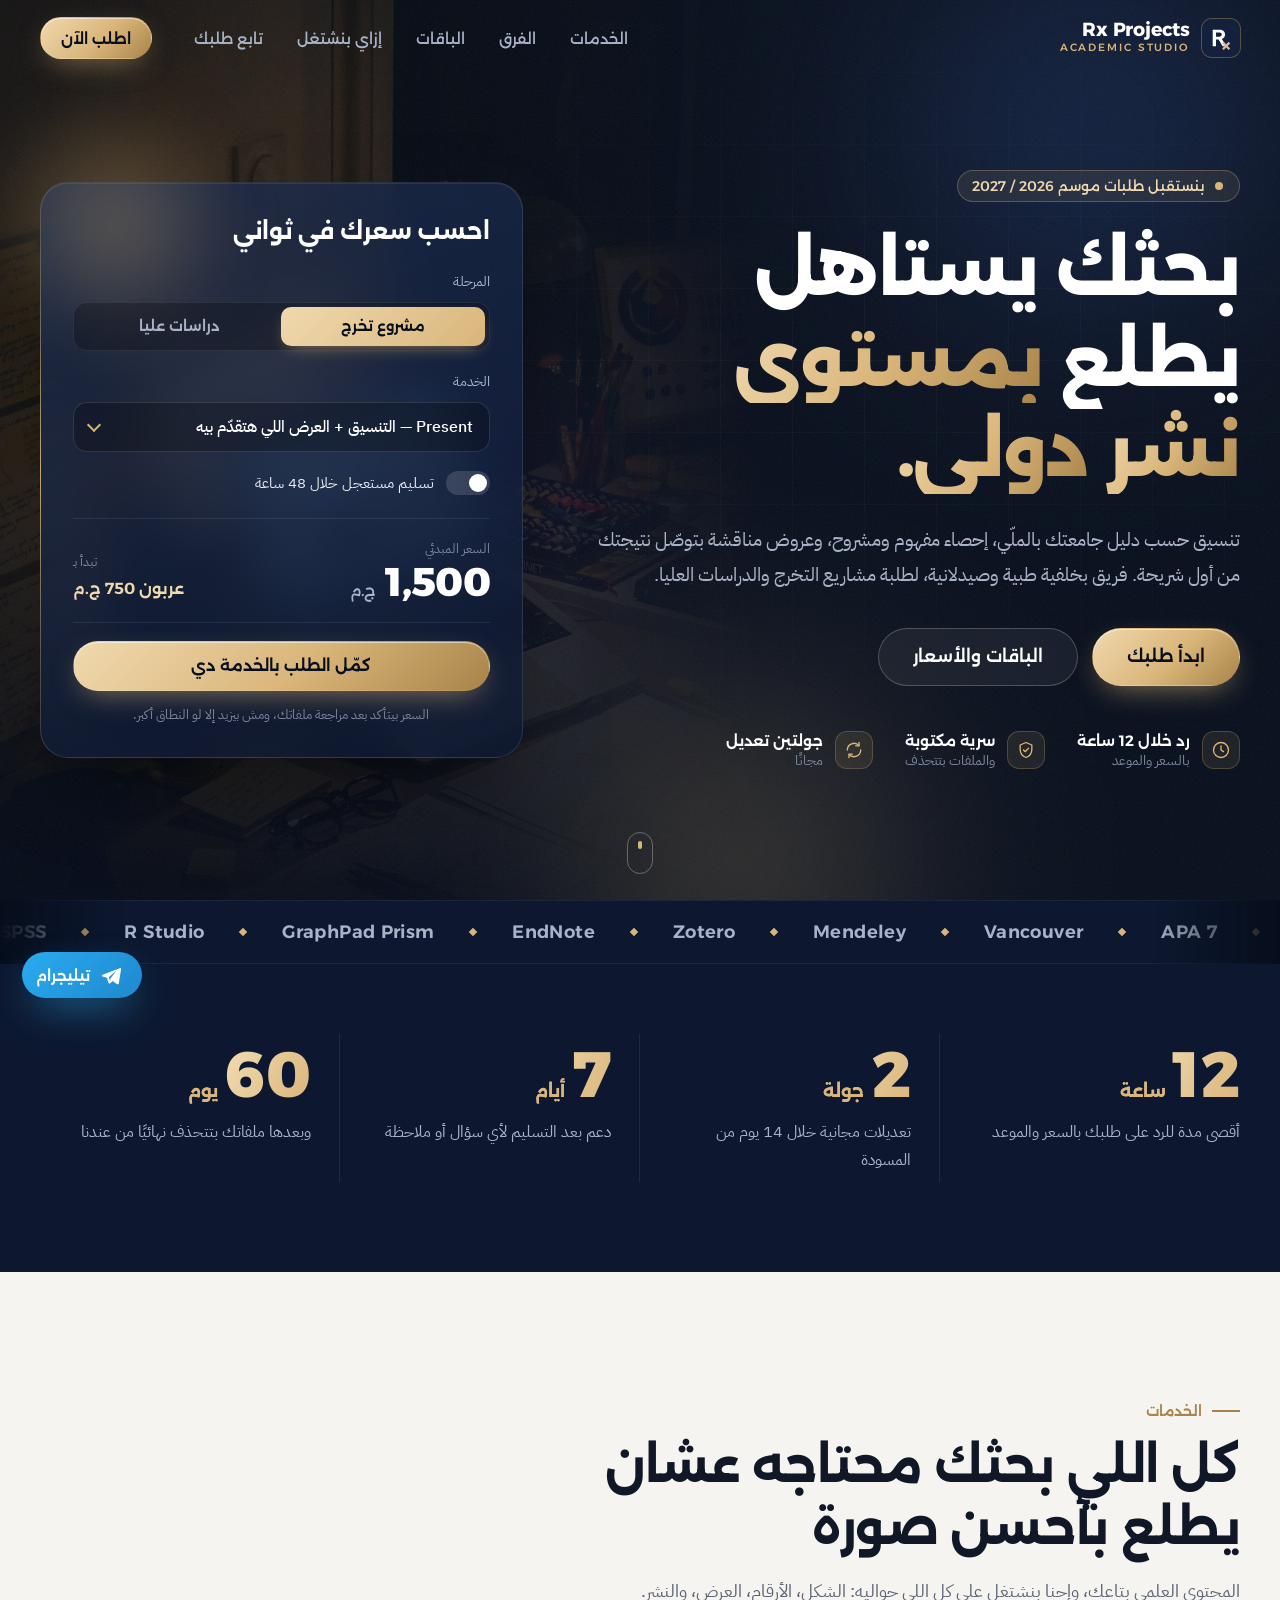
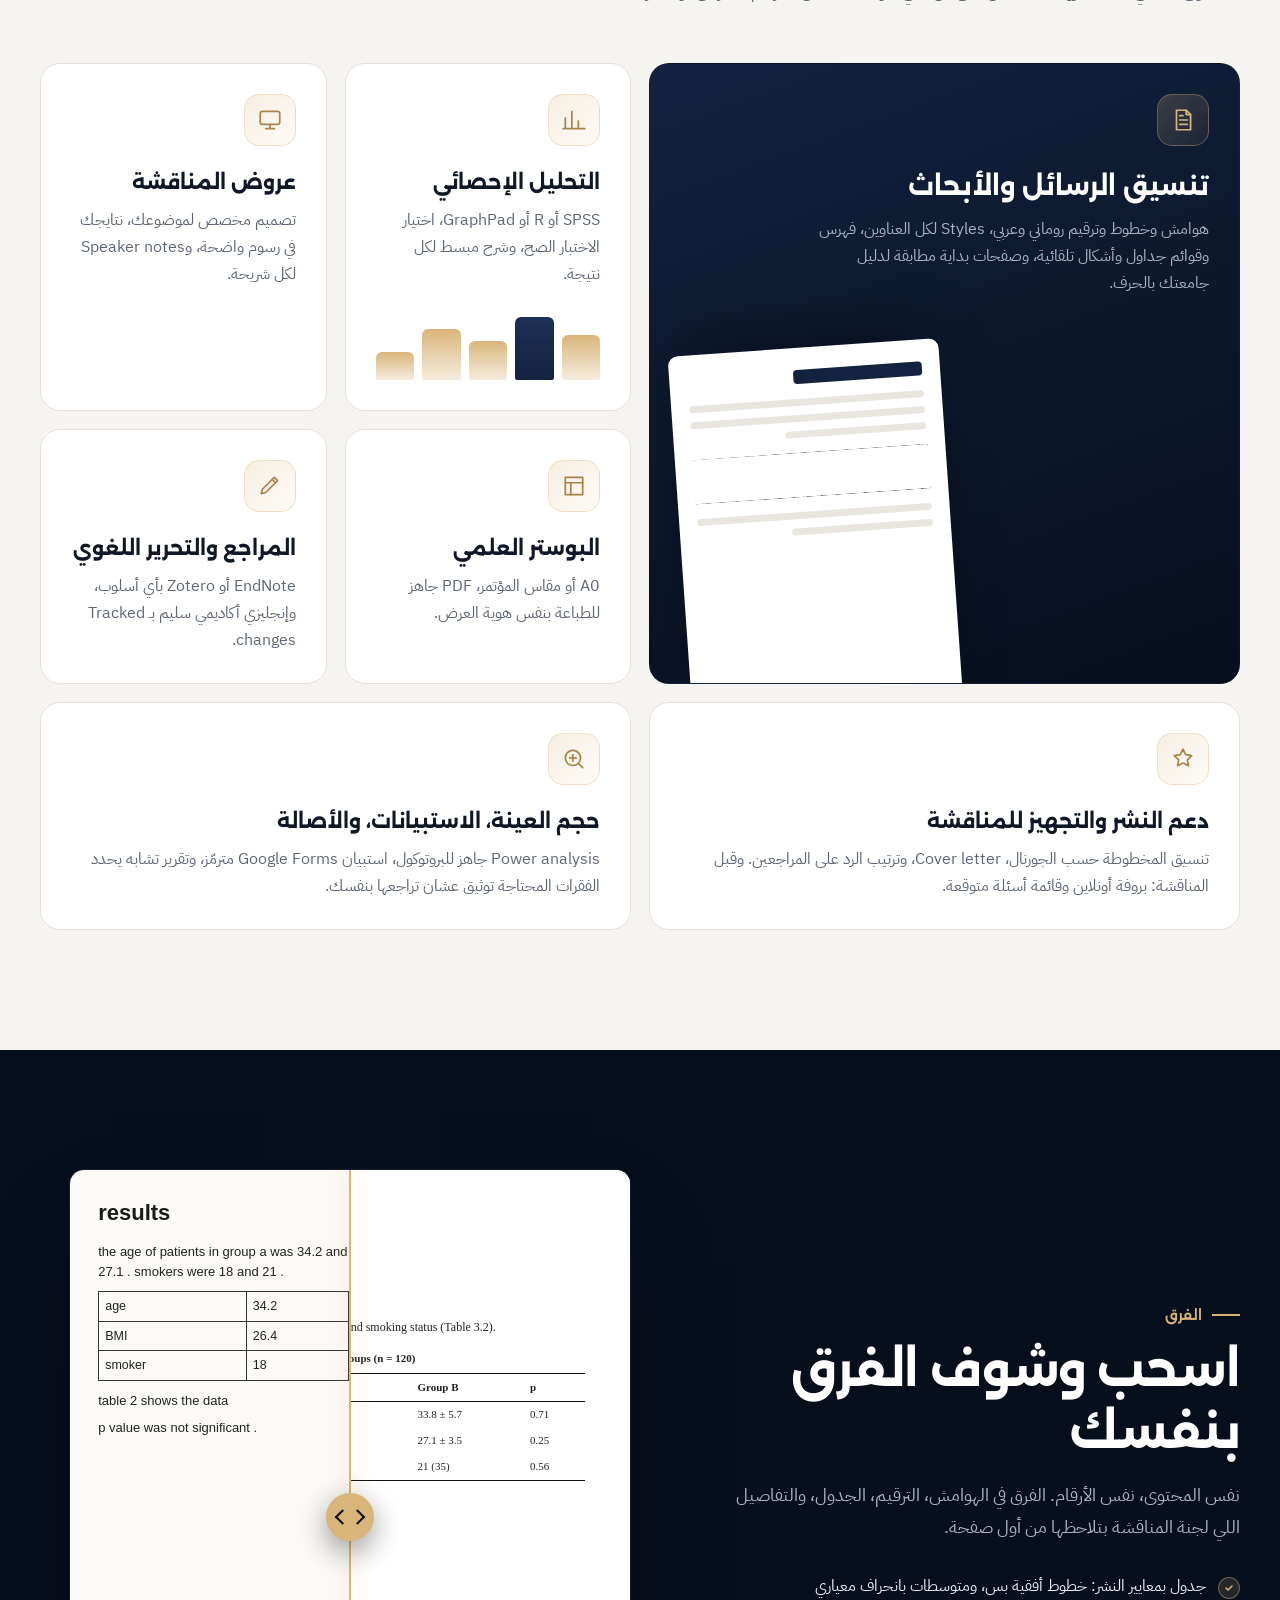
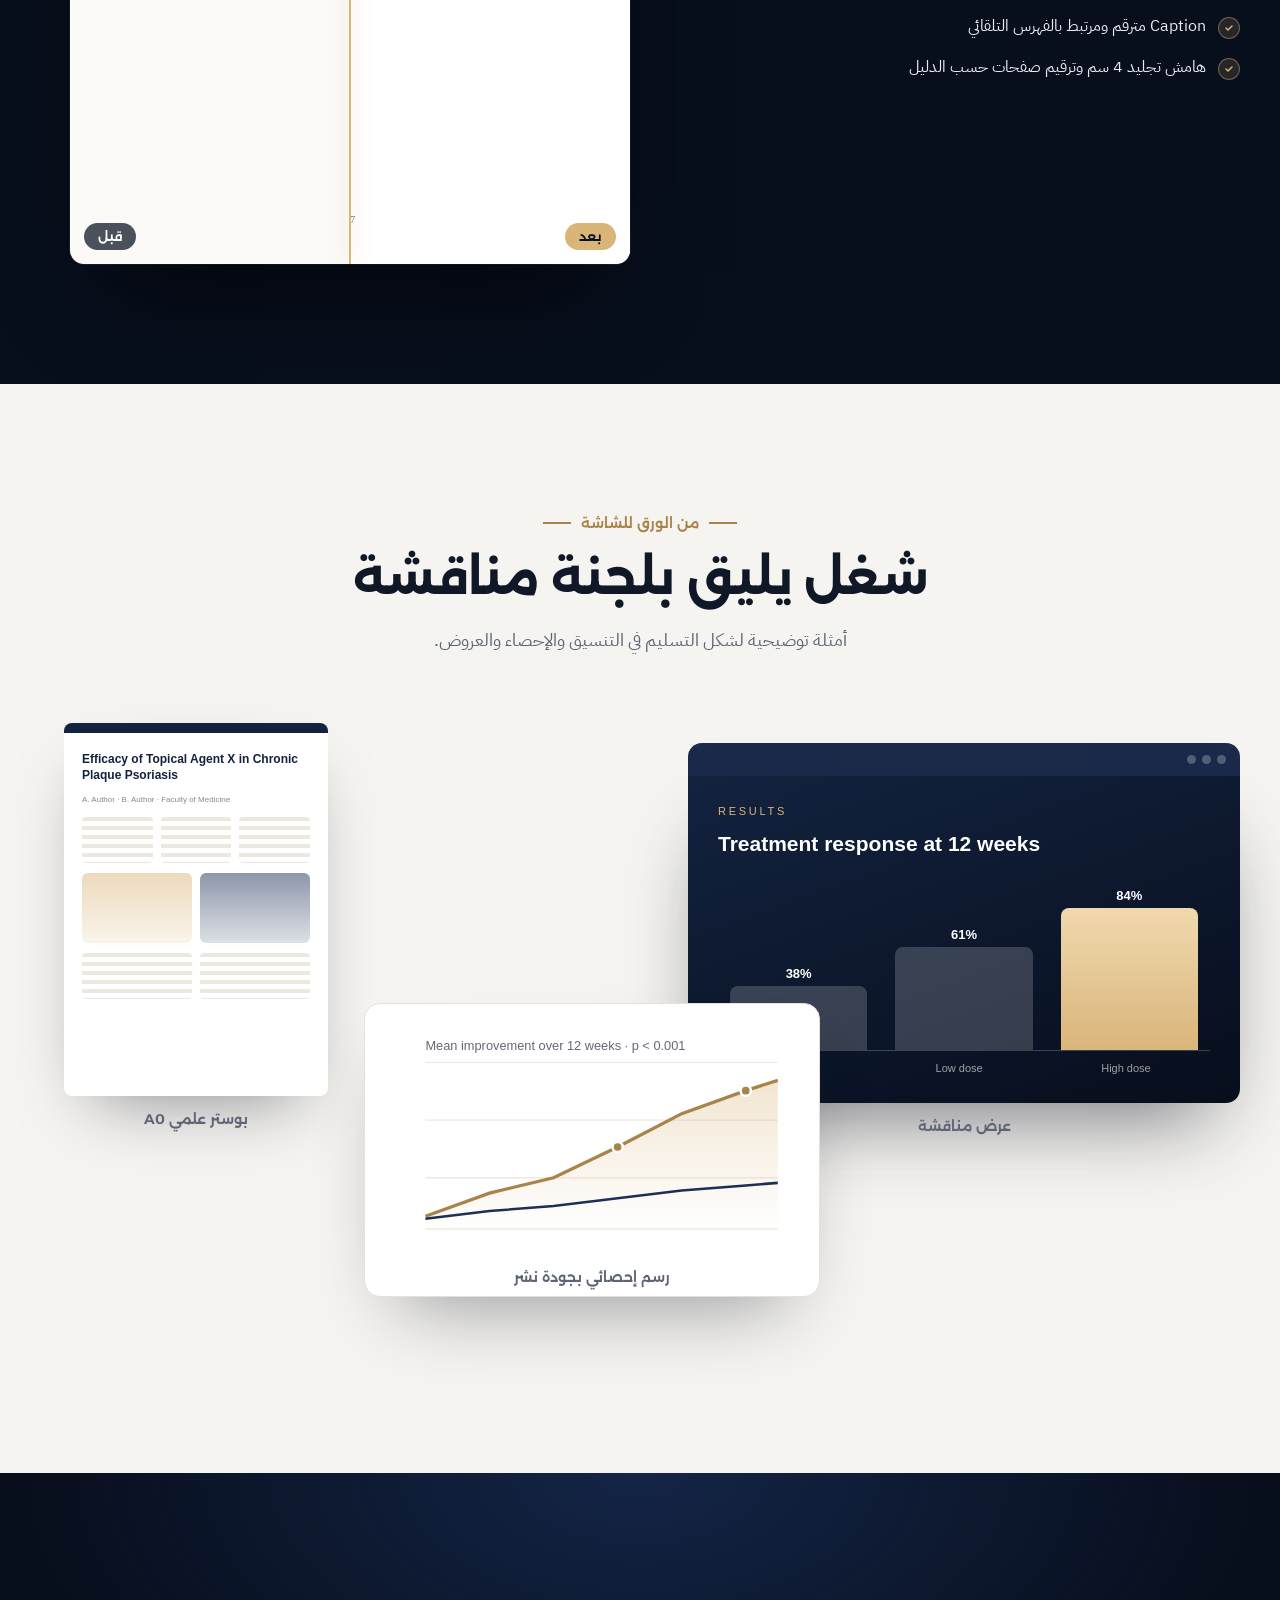
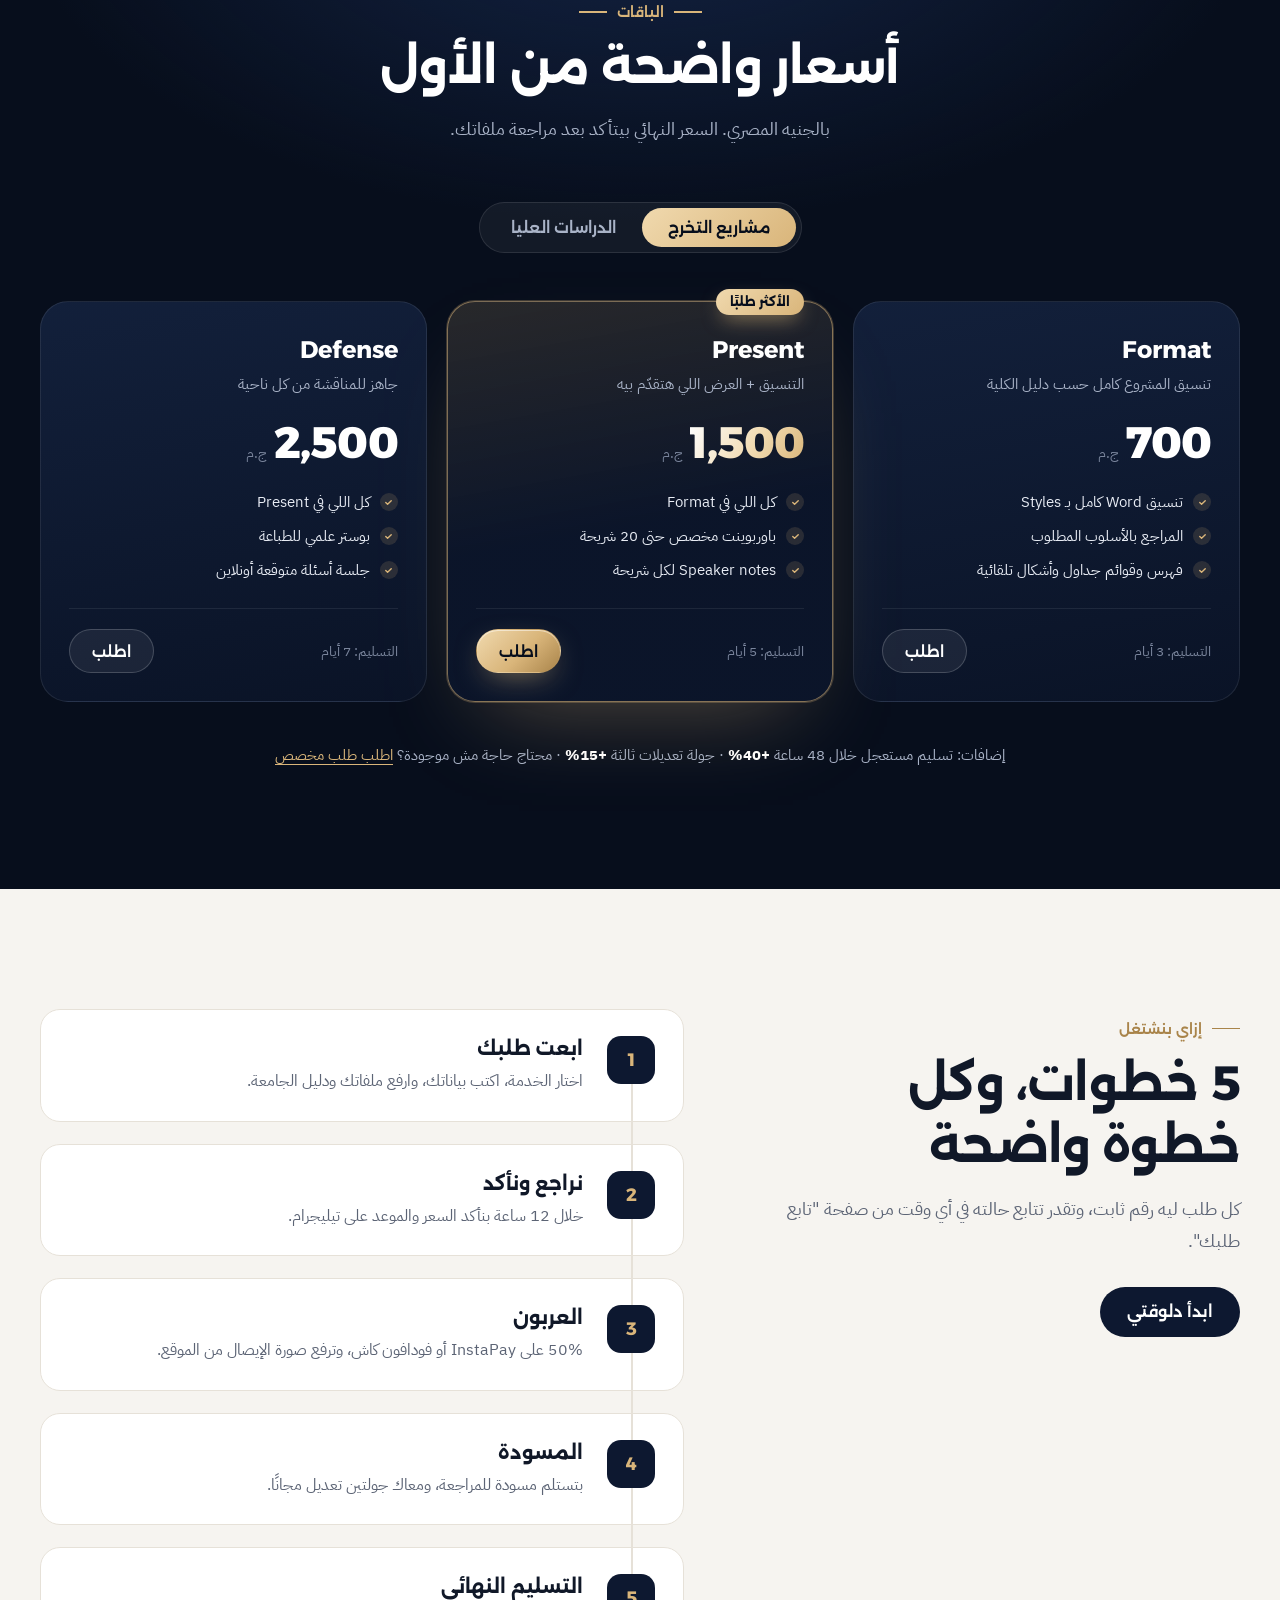
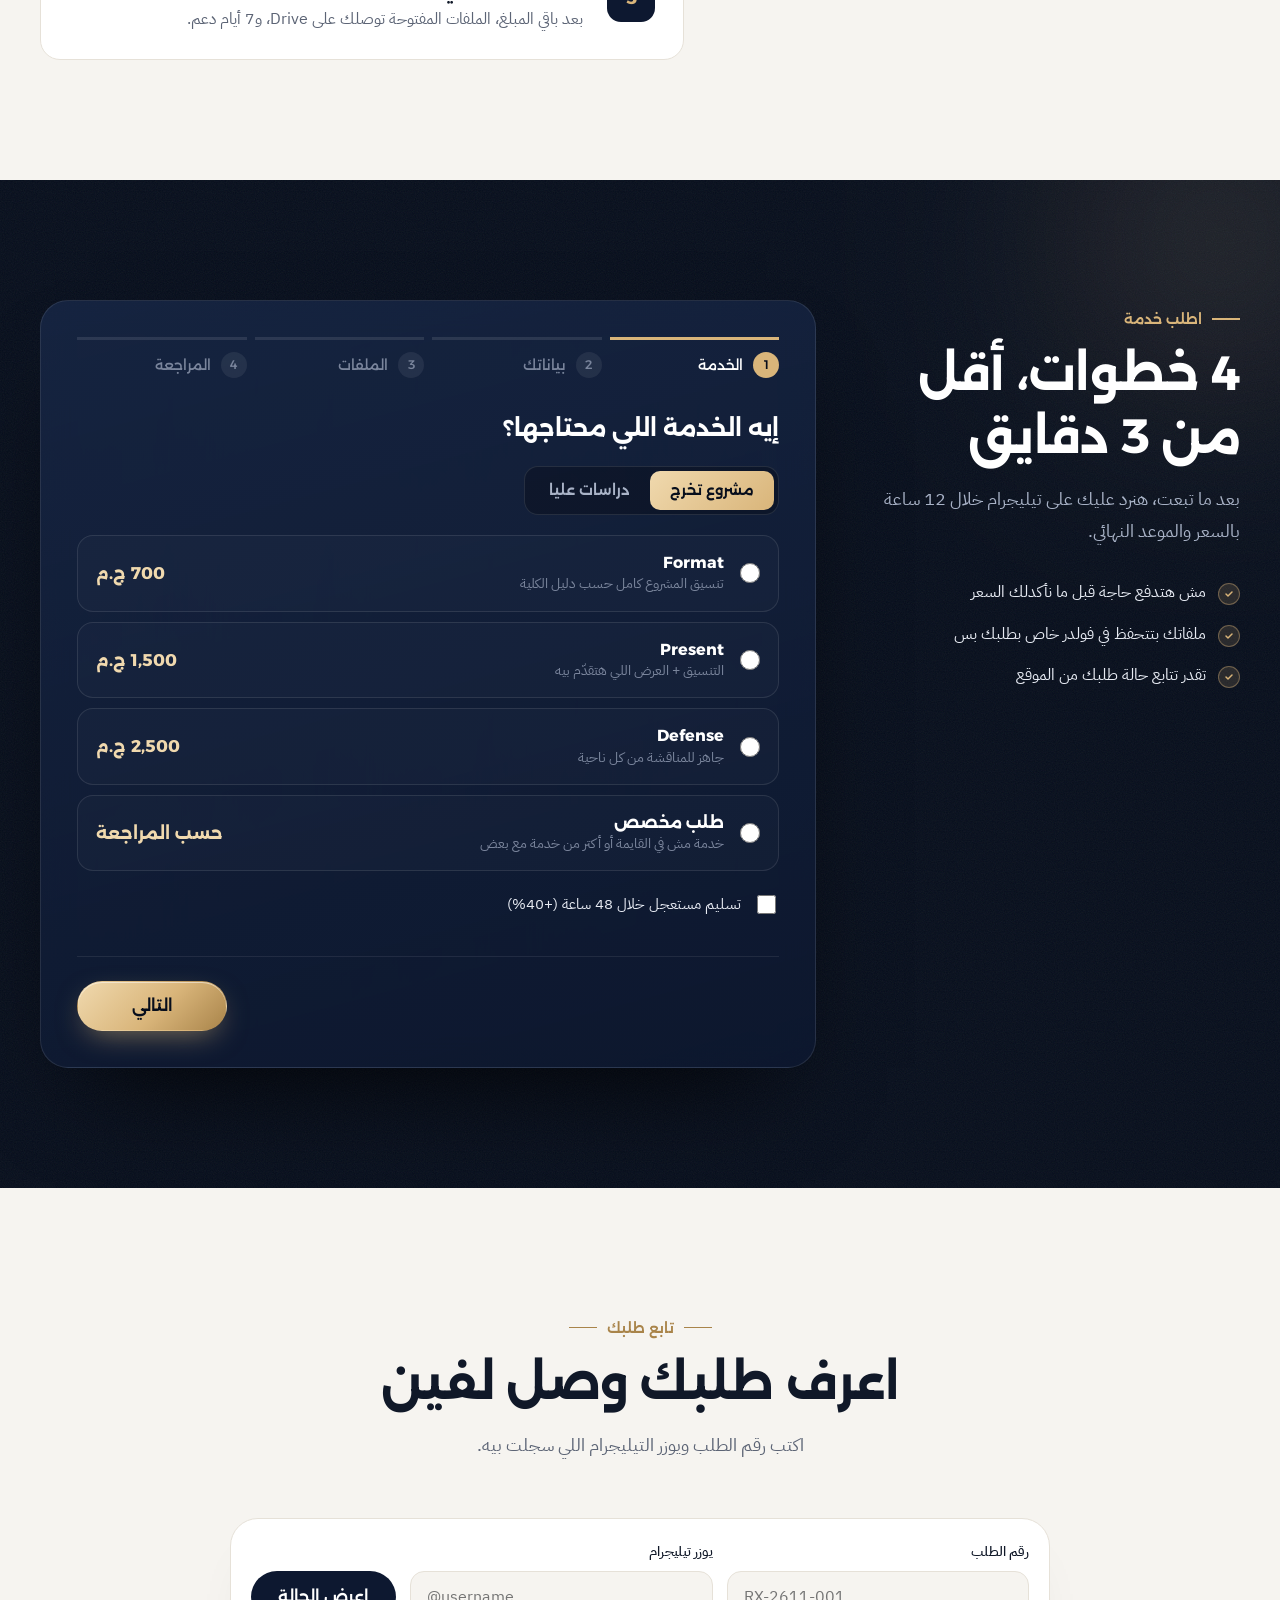
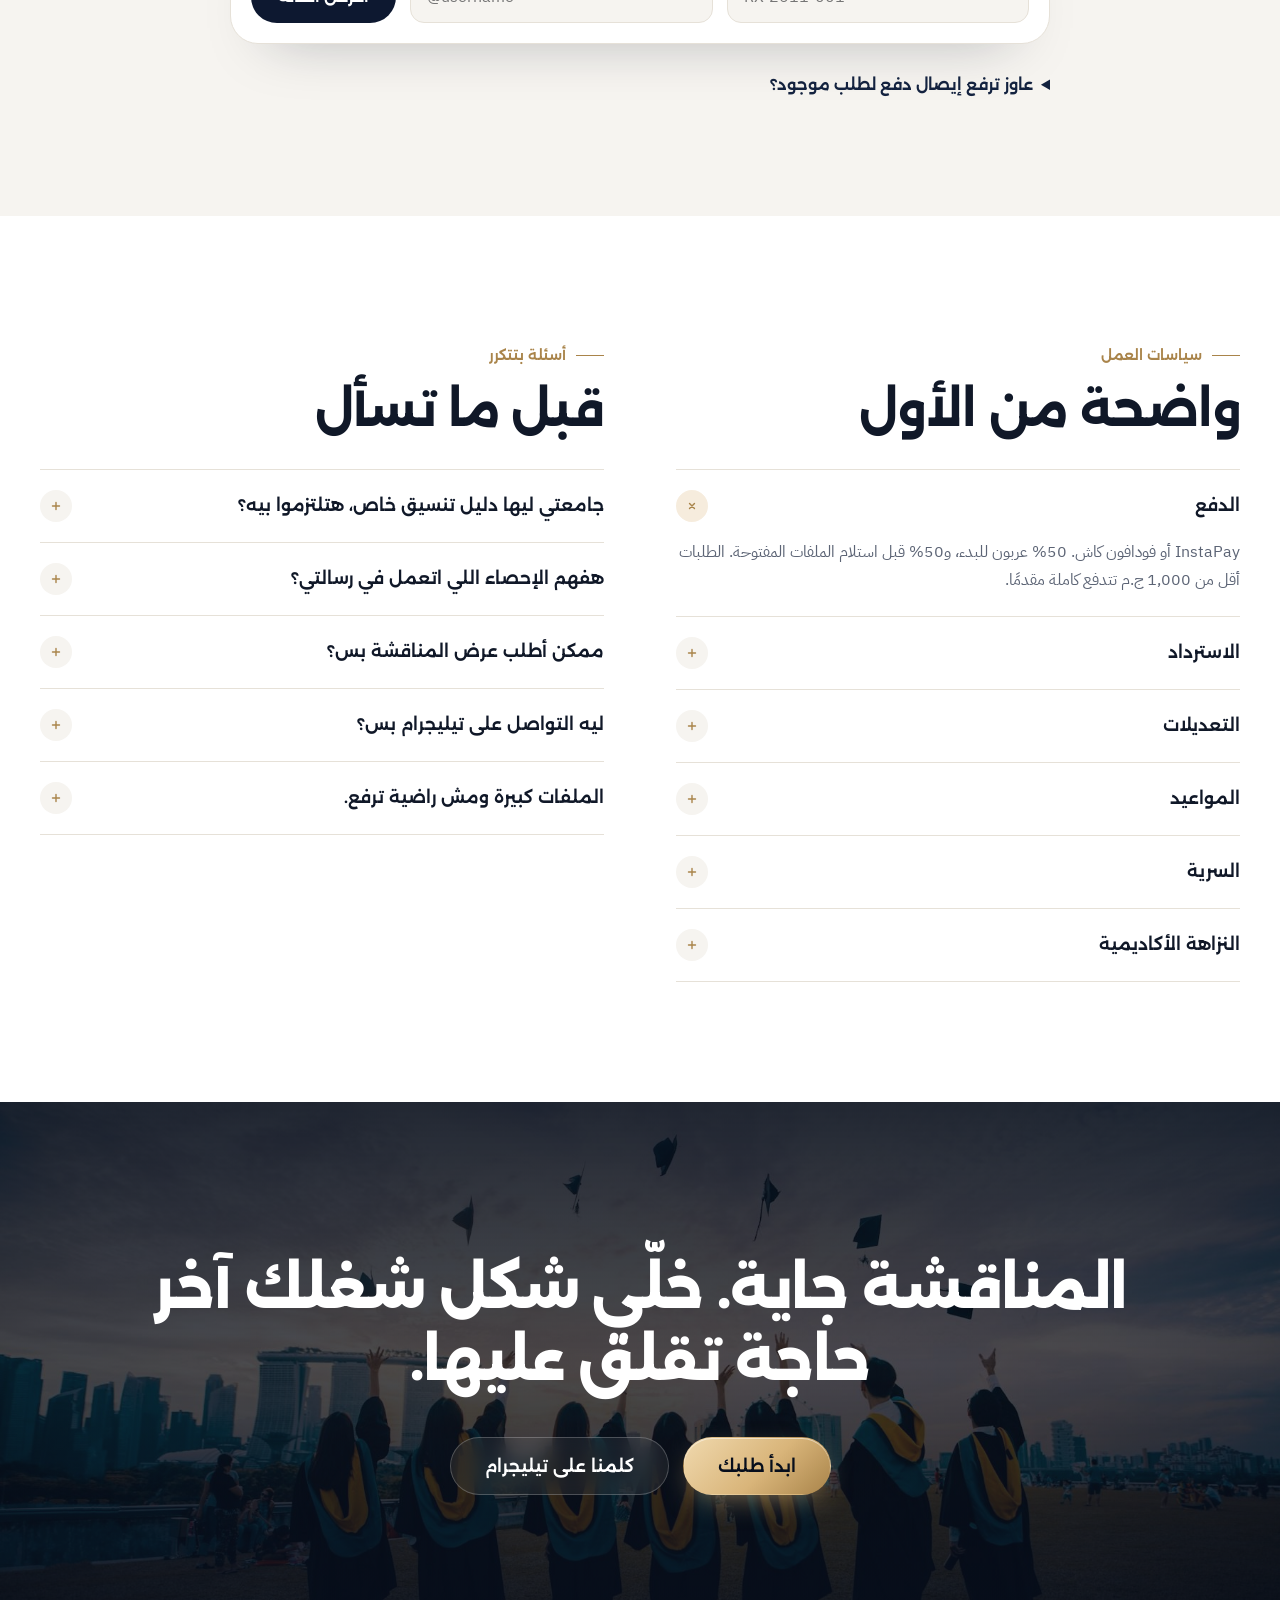
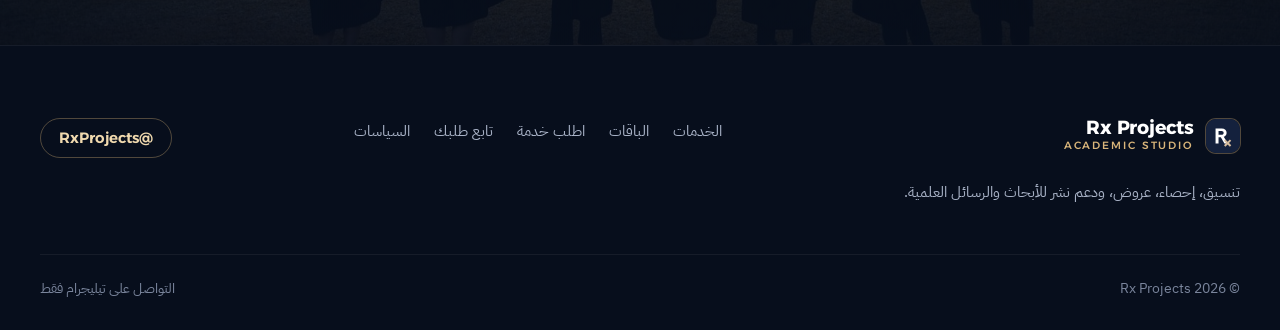
==== index.html @ b6a6a4b9 "Launch Rx Projects website" ====
<!doctype html>
<html lang="ar" dir="rtl">
<head>
  <meta charset="utf-8">
  <meta name="viewport" content="width=device-width, initial-scale=1">
  <title>Rx Projects — تنسيق وإحصاء وعروض للأبحاث والرسائل العلمية</title>
  <meta name="description" content="Rx Projects: تنسيق الرسائل والأبحاث حسب دليل جامعتك، تحليل إحصائي مشروح، عروض مناقشة، بوسترات علمية، ودعم النشر. لطلبة مشاريع التخرج والدراسات العليا.">
  <meta name="theme-color" content="#0A1222">
  <meta property="og:title" content="Rx Projects — بحثك بمستوى نشر دولي">
  <meta property="og:description" content="تنسيق، إحصاء، عروض مناقشة، ودعم نشر للأبحاث والرسائل العلمية.">
  <meta property="og:image" content="assets/hero-desk.jpg">
  <link rel="icon" href="assets/favicon.svg" type="image/svg+xml">
  <link rel="preconnect" href="https://fonts.googleapis.com">
  <link rel="preconnect" href="https://fonts.gstatic.com" crossorigin>
  <link href="https://fonts.googleapis.com/css2?family=Alexandria:wght@400;500;600;700;800&family=IBM+Plex+Sans+Arabic:wght@400;500;600;700&display=swap" rel="stylesheet">
  <link rel="preload" as="image" href="assets/hero-desk.jpg">
  <link rel="stylesheet" href="styles.css">
  <script>document.documentElement.classList.add("js")</script>
</head>
<body>
  <a class="skip" href="#order">انتقل لطلب خدمة</a>

  <div class="demo-bar" id="demoBar" hidden>
    الموقع في وضع التجربة: الطلبات مش بتتبعت لحد ما يتحط لينك Apps Script في <code>config.js</code>.
  </div>

  <!-- ================= HEADER ================= -->
  <header class="site-header" id="siteHeader">
    <div class="wrap header-row">
      <a href="#top" class="brand" aria-label="Rx Projects — الرئيسية">
        <img src="assets/logo.svg" alt="" width="38" height="38">
        <span class="brand-name">Rx Projects<small>Academic Studio</small></span>
      </a>
      <nav class="nav" aria-label="القائمة الرئيسية">
        <a href="#services">الخدمات</a>
        <a href="#difference">الفرق</a>
        <a href="#packages">الباقات</a>
        <a href="#how">إزاي بنشتغل</a>
        <a href="#track">تابع طلبك</a>
      </nav>
      <div class="header-cta">
        <a href="#order" class="btn btn-gold btn-small">اطلب الآن</a>
      </div>
    </div>
  </header>

  <main id="top">
    <!-- ================= HERO ================= -->
    <section class="hero">
      <div class="hero-bg" aria-hidden="true">
        <div class="hero-photo"></div>
        <div class="aurora a1"></div><div class="aurora a2"></div><div class="aurora a3"></div>
        <div class="grain"></div>
        <div class="grid-lines"></div>
      </div>

      <div class="wrap hero-grid">
        <div class="hero-copy">
          <p class="hero-badge reveal"><span class="pulse-dot"></span> بنستقبل طلبات موسم 2026 / 2027</p>
          <h1 class="hero-title" data-split>بحثك يستاهل يطلع بمستوى نشر دولي.</h1>
          <p class="lead reveal" style="--d:.5s">تنسيق حسب دليل جامعتك بالملّي، إحصاء مفهوم ومشروح، وعروض مناقشة بتوصّل نتيجتك من أول شريحة. فريق بخلفية طبية وصيدلانية، لطلبة مشاريع التخرج والدراسات العليا.</p>
          <div class="hero-actions reveal" style="--d:.65s">
            <a href="#order" class="btn btn-gold btn-lg magnetic">ابدأ طلبك</a>
            <a href="#packages" class="btn btn-glass btn-lg">الباقات والأسعار</a>
          </div>
          <ul class="hero-trust reveal" style="--d:.8s">
            <li><svg viewBox="0 0 24 24" aria-hidden="true"><circle cx="12" cy="12" r="9"/><path d="M12 7v5l3 2"/></svg><span><b>رد خلال 12 ساعة</b>بالسعر والموعد</span></li>
            <li><svg viewBox="0 0 24 24" aria-hidden="true"><path d="M12 3l7 3v5c0 5-3 8.5-7 10-4-1.5-7-5-7-10V6z"/><path d="M9 12l2 2 4-4"/></svg><span><b>سرية مكتوبة</b>والملفات بتتحذف</span></li>
            <li><svg viewBox="0 0 24 24" aria-hidden="true"><path d="M4 12a8 8 0 0114-5.3M20 12a8 8 0 01-14 5.3"/><path d="M18 3v4h-4M6 21v-4h4"/></svg><span><b>جولتين تعديل</b>مجانًا</span></li>
          </ul>
        </div>

        <!-- Quick quote card -->
        <aside class="quote-card reveal tilt" style="--d:.35s" aria-labelledby="qqTitle">
          <div class="quote-glow" aria-hidden="true"></div>
          <h2 id="qqTitle">احسب سعرك في ثواني</h2>
          <div class="qq-field">
            <label for="qqLevel">المرحلة</label>
            <div class="seg" role="radiogroup" aria-label="المرحلة">
              <label><input type="radio" name="qqLevel" value="undergrad" checked><span>مشروع تخرج</span></label>
              <label><input type="radio" name="qqLevel" value="postgrad"><span>دراسات عليا</span></label>
            </div>
          </div>
          <div class="qq-field">
            <label for="qqService">الخدمة</label>
            <div class="select-wrap"><select id="qqService"></select></div>
          </div>
          <div class="size-box qq-size" id="qqSize" hidden></div>
          <label class="qq-toggle">
            <input type="checkbox" id="qqExpress">
            <span class="switch" aria-hidden="true"></span>
            تسليم مستعجل خلال 48 ساعة
          </label>
          <div class="qq-total">
            <div>
              <span class="qq-label">السعر المبدئي</span>
              <output id="qqPrice" class="qq-price">700 <small>ج.م</small></output>
            </div>
            <div class="qq-dep">
              <span class="qq-label">تبدأ بـ</span>
              <output id="qqDeposit">700 ج.م</output>
            </div>
          </div>
          <button type="button" class="btn btn-gold btn-block" id="qqGo">كمّل الطلب بالخدمة دي</button>
          <p class="qq-note">السعر بيتأكد بعد مراجعة ملفاتك، ومش بيزيد إلا لو النطاق أكبر.</p>
        </aside>
      </div>

      <a href="#marquee" class="scroll-cue" aria-label="انزل لتحت"><span></span></a>
    </section>

    <!-- ================= MARQUEE ================= -->
    <div class="marquee" id="marquee" aria-label="الأدوات والأساليب اللي بنشتغل بيها">
      <div class="marquee-track">
        <span>SPSS</span><i></i><span>R Studio</span><i></i><span>GraphPad Prism</span><i></i><span>EndNote</span><i></i><span>Zotero</span><i></i><span>Mendeley</span><i></i><span>Vancouver</span><i></i><span>APA 7</span><i></i><span>Harvard</span><i></i><span>PowerPoint</span><i></i><span>Word Styles</span><i></i><span>BioRender-style Figures</span><i></i>
        <span aria-hidden="true">SPSS</span><i></i><span aria-hidden="true">R Studio</span><i></i><span aria-hidden="true">GraphPad Prism</span><i></i><span aria-hidden="true">EndNote</span><i></i><span aria-hidden="true">Zotero</span><i></i><span aria-hidden="true">Mendeley</span><i></i><span aria-hidden="true">Vancouver</span><i></i><span aria-hidden="true">APA 7</span><i></i><span aria-hidden="true">Harvard</span><i></i><span aria-hidden="true">PowerPoint</span><i></i><span aria-hidden="true">Word Styles</span><i></i><span aria-hidden="true">BioRender-style Figures</span><i></i>
      </div>
    </div>

    <!-- ================= PROMISES (counters) ================= -->
    <section class="promises">
      <div class="wrap promise-grid">
        <div class="promise reveal"><b><span data-count="12">0</span><em>ساعة</em></b><p>أقصى مدة للرد على طلبك بالسعر والموعد</p></div>
        <div class="promise reveal" style="--d:.1s"><b><span data-count="2">0</span><em>جولة</em></b><p>تعديلات مجانية خلال 14 يوم من المسودة</p></div>
        <div class="promise reveal" style="--d:.2s"><b><span data-count="7">0</span><em>أيام</em></b><p>دعم بعد التسليم لأي سؤال أو ملاحظة</p></div>
        <div class="promise reveal" style="--d:.3s"><b><span data-count="60">0</span><em>يوم</em></b><p>وبعدها ملفاتك بتتحذف نهائيًا من عندنا</p></div>
      </div>
    </section>

    <!-- ================= SERVICES (bento) ================= -->
    <section class="section light" id="services">
      <div class="wrap">
        <header class="section-head reveal">
          <span class="kicker">الخدمات</span>
          <h2>كل اللي بحثك محتاجه عشان يطلع بأحسن صورة</h2>
          <p>المحتوى العلمي بتاعك، وإحنا بنشتغل على كل اللي حواليه: الشكل، الأرقام، العرض، والنشر.</p>
        </header>

        <div class="bento">
          <article class="tile tile-xl reveal spotlight">
            <div class="tile-icon"><svg viewBox="0 0 24 24"><path d="M6 3h9l4 4v14H6z"/><path d="M15 3v4h4M9 12h7M9 16h7M9 8h3"/></svg></div>
            <h3>تنسيق الرسائل والأبحاث</h3>
            <p>هوامش وخطوط وترقيم روماني وعربي، Styles لكل العناوين، فهرس وقوائم جداول وأشكال تلقائية، وصفحات بداية مطابقة لدليل جامعتك بالحرف.</p>
            <div class="mini-doc" aria-hidden="true">
              <span class="md-h"></span><span></span><span></span><span class="s"></span>
              <span class="md-t"></span><span></span><span class="s"></span>
            </div>
          </article>
          <article class="tile reveal spotlight" style="--d:.08s">
            <div class="tile-icon"><svg viewBox="0 0 24 24"><path d="M4 20V10M10 20V4M16 20v-7M22 20H2"/></svg></div>
            <h3>التحليل الإحصائي</h3>
            <p>SPSS أو R أو GraphPad، اختيار الاختبار الصح، وشرح مبسط لكل نتيجة.</p>
            <div class="mini-bars" aria-hidden="true"><i style="--h:40%"></i><i style="--h:72%"></i><i style="--h:55%"></i><i style="--h:90%"></i><i style="--h:64%"></i></div>
          </article>
          <article class="tile reveal spotlight" style="--d:.16s">
            <div class="tile-icon"><svg viewBox="0 0 24 24"><rect x="3" y="4" width="18" height="12" rx="2"/><path d="M8 20h8M12 16v4"/></svg></div>
            <h3>عروض المناقشة</h3>
            <p>تصميم مخصص لموضوعك، نتايجك في رسوم واضحة، وSpeaker notes لكل شريحة.</p>
          </article>
          <article class="tile reveal spotlight" style="--d:.08s">
            <div class="tile-icon"><svg viewBox="0 0 24 24"><path d="M4 4h16v16H4z"/><path d="M4 9h16M9 9v11"/></svg></div>
            <h3>البوستر العلمي</h3>
            <p>A0 أو مقاس المؤتمر، PDF جاهز للطباعة بنفس هوية العرض.</p>
          </article>
          <article class="tile reveal spotlight" style="--d:.16s">
            <div class="tile-icon"><svg viewBox="0 0 24 24"><path d="M4 19l4-1L19 7l-3-3L5 15z"/><path d="M14 6l3 3"/></svg></div>
            <h3>المراجع والتحرير اللغوي</h3>
            <p>EndNote أو Zotero بأي أسلوب، وإنجليزي أكاديمي سليم بـ Tracked changes.</p>
          </article>
          <article class="tile tile-wide reveal spotlight" style="--d:.08s">
            <div class="tile-icon"><svg viewBox="0 0 24 24"><path d="M12 3l2.5 5 5.5.8-4 3.9 1 5.5L12 15.6 7 18.2l1-5.5-4-3.9 5.5-.8z"/></svg></div>
            <h3>دعم النشر والتجهيز للمناقشة</h3>
            <p>تنسيق المخطوطة حسب الجورنال، Cover letter، وترتيب الرد على المراجعين. وقبل المناقشة: بروفة أونلاين وقائمة أسئلة متوقعة.</p>
          </article>
          <article class="tile tile-wide reveal spotlight" style="--d:.16s">
            <div class="tile-icon"><svg viewBox="0 0 24 24"><circle cx="11" cy="11" r="7"/><path d="M20 20l-4-4M8 11h6M11 8v6"/></svg></div>
            <h3>حجم العينة، الاستبيانات، والأصالة</h3>
            <p>Power analysis جاهز للبروتوكول، استبيان Google Forms مترمّز، وتقرير تشابه يحدد الفقرات المحتاجة توثيق عشان تراجعها بنفسك.</p>
          </article>
        </div>
      </div>
    </section>

    <!-- ================= BEFORE / AFTER ================= -->
    <section class="section dark" id="difference">
      <div class="wrap diff-grid">
        <header class="section-head reveal">
          <span class="kicker">الفرق</span>
          <h2>اسحب وشوف الفرق بنفسك</h2>
          <p>نفس المحتوى، نفس الأرقام. الفرق في الهوامش، الترقيم، الجدول، والتفاصيل اللي لجنة المناقشة بتلاحظها من أول صفحة.</p>
          <ul class="checks">
            <li>جدول بمعايير النشر: خطوط أفقية بس، ومتوسطات بانحراف معياري</li>
            <li>Caption مترقم ومرتبط بالفهرس التلقائي</li>
            <li>هامش تجليد 4 سم وترقيم صفحات حسب الدليل</li>
          </ul>
        </header>

        <div class="compare reveal" id="compare" style="--pos:50%">
          <div class="cmp-page cmp-before" aria-hidden="true" dir="ltr">
            <p class="cb-title">results</p>
            <p class="cb-p">the age of patients in group a was 34.2 and group b was 33.8 years. BMI was 26.4 VS 27.1 . smokers were 18 and 21 .</p>
            <table class="cb-table">
              <tr><td>age</td><td>34.2</td><td>33.8</td></tr>
              <tr><td>BMI</td><td>26.4</td><td>27.1</td></tr>
              <tr><td>smoker</td><td>18</td><td>21</td></tr>
            </table>
            <p class="cb-p">table 2 shows the data</p>
            <p class="cb-p">p value was not significant .</p>
          </div>
          <div class="cmp-page cmp-after" aria-hidden="true" dir="ltr">
            <p class="ca-chapter">CHAPTER 3</p>
            <p class="ca-title">Results</p>
            <p class="ca-h2">3.2 Baseline characteristics</p>
            <p class="ca-p">Both groups were comparable in age, BMI and smoking status (Table 3.2).</p>
            <p class="ca-cap">Table 3.2 Demographic data of the studied groups (n = 120)</p>
            <table class="ca-table">
              <tr><th>Variable</th><th>Group A</th><th>Group B</th><th>p</th></tr>
              <tr><td>Age (y)</td><td>34.2 ± 6.1</td><td>33.8 ± 5.7</td><td>0.71</td></tr>
              <tr><td>BMI (kg/m²)</td><td>26.4 ± 3.2</td><td>27.1 ± 3.5</td><td>0.25</td></tr>
              <tr><td>Smokers, n (%)</td><td>18 (30)</td><td>21 (35)</td><td>0.56</td></tr>
            </table>
            <p class="ca-foot">Data are mean ± SD or n (%).</p>
            <p class="ca-folio">27</p>
          </div>
          <span class="cmp-tag tag-before">قبل</span>
          <span class="cmp-tag tag-after">بعد</span>
          <div class="cmp-handle" aria-hidden="true"><span></span></div>
          <input type="range" min="0" max="100" value="50" class="cmp-range" id="cmpRange" aria-label="قارن قبل وبعد التنسيق">
        </div>
      </div>
    </section>

    <!-- ================= SHOWCASE ================= -->
    <section class="section light showcase">
      <div class="wrap">
        <header class="section-head center reveal">
          <span class="kicker">من الورق للشاشة</span>
          <h2>شغل يليق بلجنة مناقشة</h2>
          <p>أمثلة توضيحية لشكل التسليم في التنسيق والإحصاء والعروض.</p>
        </header>
        <div class="stage" id="stage">
          <figure class="mock mock-slide float f1 reveal">
            <div class="slide-top"><span></span><span></span><span></span></div>
            <div class="slide-body" dir="ltr">
              <p class="sl-k">RESULTS</p>
              <p class="sl-t">Treatment response at 12 weeks</p>
              <div class="sl-chart">
                <i style="--h:38%"><em>38%</em></i>
                <i style="--h:61%"><em>61%</em></i>
                <i class="hi" style="--h:84%"><em>84%</em></i>
              </div>
              <p class="sl-axis"><span>Placebo</span><span>Low dose</span><span>High dose</span></p>
            </div>
            <figcaption>عرض مناقشة</figcaption>
          </figure>
          <figure class="mock mock-chart float f2 reveal" style="--d:.15s">
            <svg viewBox="0 0 320 180" dir="ltr" aria-hidden="true">
              <defs><linearGradient id="areaG" x1="0" x2="0" y1="0" y2="1"><stop offset="0" stop-color="#D9B57A" stop-opacity=".35"/><stop offset="1" stop-color="#D9B57A" stop-opacity="0"/></linearGradient></defs>
              <g class="gridl"><line x1="30" y1="30" x2="305" y2="30"/><line x1="30" y1="75" x2="305" y2="75"/><line x1="30" y1="120" x2="305" y2="120"/><line x1="30" y1="160" x2="305" y2="160"/></g>
              <path class="area" d="M30 150 L80 132 L130 120 L180 96 L230 70 L280 52 L305 44 L305 160 L30 160Z" fill="url(#areaG)"/>
              <path class="line draw" d="M30 150 L80 132 L130 120 L180 96 L230 70 L280 52 L305 44"/>
              <path class="line2 draw" d="M30 152 L80 146 L130 142 L180 136 L230 130 L280 126 L305 124"/>
              <g class="dots"><circle cx="180" cy="96" r="4"/><circle cx="280" cy="52" r="4"/></g>
              <text x="30" y="20">Mean improvement over 12 weeks · p &lt; 0.001</text>
            </svg>
            <figcaption>رسم إحصائي بجودة نشر</figcaption>
          </figure>
          <figure class="mock mock-poster float f3 reveal" style="--d:.3s">
            <div class="poster" dir="ltr">
              <p class="po-t">Efficacy of Topical Agent X in Chronic Plaque Psoriasis</p>
              <p class="po-a">A. Author · B. Author · Faculty of Medicine</p>
              <div class="po-cols"><span></span><span></span><span></span></div>
              <div class="po-row"><span class="po-fig"></span><span class="po-fig b"></span></div>
              <div class="po-cols"><span></span><span></span></div>
            </div>
            <figcaption>بوستر علمي A0</figcaption>
          </figure>
        </div>
      </div>
    </section>

    <!-- ================= PACKAGES ================= -->
    <section class="section dark" id="packages">
      <div class="wrap">
        <header class="section-head center reveal">
          <span class="kicker">الباقات</span>
          <h2>أسعار واضحة من الأول</h2>
          <p>بالجنيه المصري. السعر النهائي بيتأكد بعد مراجعة ملفاتك.</p>
        </header>

        <div class="tabs-wrap reveal">
          <div class="tabs" role="tablist" aria-label="نوع الدراسة">
            <span class="tab-ink" aria-hidden="true"></span>
            <button role="tab" id="tab-undergrad" aria-controls="panel-undergrad" aria-selected="true" data-level="undergrad">مشاريع التخرج</button>
            <button role="tab" id="tab-postgrad" aria-controls="panel-postgrad" aria-selected="false" data-level="postgrad" tabindex="-1">الدراسات العليا</button>
          </div>
        </div>

        <div class="pkg-panel" role="tabpanel" id="panel-undergrad" aria-labelledby="tab-undergrad"></div>
        <div class="pkg-panel" role="tabpanel" id="panel-postgrad" aria-labelledby="tab-postgrad" hidden></div>

        <p class="pkg-note reveal">إضافات: تسليم مستعجل خلال 48 ساعة <b>+40%</b> · جولة تعديلات ثالثة <b>+15%</b> · محتاج حاجة مش موجودة؟ <a href="#order" data-pick="custom">اطلب طلب مخصص</a></p>
      </div>
    </section>

    <!-- ================= HOW ================= -->
    <section class="section light" id="how">
      <div class="wrap how-grid">
        <header class="section-head reveal sticky-head">
          <span class="kicker">إزاي بنشتغل</span>
          <h2>5 خطوات، وكل خطوة واضحة</h2>
          <p>كل طلب ليه رقم ثابت، وتقدر تتابع حالته في أي وقت من صفحة "تابع طلبك".</p>
          <a href="#order" class="btn btn-dark">ابدأ دلوقتي</a>
        </header>
        <ol class="timeline" id="timeline">
          <li class="reveal"><span class="t-dot">1</span><div><h3>ابعت طلبك</h3><p>اختار الخدمة، اكتب بياناتك، وارفع ملفاتك ودليل الجامعة.</p></div></li>
          <li class="reveal"><span class="t-dot">2</span><div><h3>نراجع ونأكد</h3><p>خلال 12 ساعة بنأكد السعر والموعد على تيليجرام.</p></div></li>
          <li class="reveal"><span class="t-dot">3</span><div><h3>العربون</h3><p>50% على InstaPay أو فودافون كاش، وترفع صورة الإيصال من الموقع.</p></div></li>
          <li class="reveal"><span class="t-dot">4</span><div><h3>المسودة</h3><p>بتستلم مسودة للمراجعة، ومعاك جولتين تعديل مجانًا.</p></div></li>
          <li class="reveal"><span class="t-dot">5</span><div><h3>التسليم النهائي</h3><p>بعد باقي المبلغ، الملفات المفتوحة توصلك على Drive، و7 أيام دعم.</p></div></li>
          <span class="t-line" aria-hidden="true"><span class="t-fill"></span></span>
        </ol>
      </div>
    </section>

    <!-- ================= ORDER ================= -->
    <section class="section dark order-section" id="order">
      <div class="order-bg" aria-hidden="true"><div class="aurora a2"></div><div class="grain"></div></div>
      <div class="wrap order-wrap">
        <header class="section-head reveal">
          <span class="kicker">اطلب خدمة</span>
          <h2>4 خطوات، أقل من 3 دقايق</h2>
          <p>بعد ما تبعت، هنرد عليك على تيليجرام خلال 12 ساعة بالسعر والموعد النهائي.</p>
          <ul class="order-perks">
            <li>مش هتدفع حاجة قبل ما نأكدلك السعر</li>
            <li>ملفاتك بتتحفظ في فولدر خاص بطلبك بس</li>
            <li>تقدر تتابع حالة طلبك من الموقع</li>
          </ul>
        </header>

        <form id="orderForm" class="order-card reveal" novalidate>
          <ol class="progress" aria-label="خطوات الطلب">
            <li class="is-current" data-for="1"><i>1</i>الخدمة</li>
            <li data-for="2"><i>2</i>بياناتك</li>
            <li data-for="3"><i>3</i>الملفات</li>
            <li data-for="4"><i>4</i>المراجعة</li>
          </ol>

          <!-- Step 1 -->
          <fieldset class="step" data-step="1">
            <legend>إيه الخدمة اللي محتاجها؟</legend>
            <div class="level-switch" role="radiogroup" aria-label="المرحلة">
              <label><input type="radio" name="level" value="undergrad" checked> مشروع تخرج</label>
              <label><input type="radio" name="level" value="postgrad"> دراسات عليا</label>
            </div>
            <div class="choice-list" id="serviceChoices"></div>
            <div class="size-box" id="formSize" hidden></div>
            <label class="check">
              <input type="checkbox" name="express" id="express">
              <span>تسليم مستعجل خلال 48 ساعة (+40%)</span>
            </label>
          </fieldset>

          <!-- Step 2 -->
          <fieldset class="step" data-step="2" hidden>
            <legend>بياناتك</legend>
            <div class="grid-2">
              <div class="field">
                <label for="f-name">الاسم بالكامل</label>
                <input id="f-name" name="name" required autocomplete="name">
              </div>
              <div class="field">
                <label for="f-tg">يوزر تيليجرام</label>
                <input id="f-tg" name="telegram" required dir="ltr" autocomplete="off" placeholder="@username">
                <small>كل التواصل على تيليجرام. لو معندكش يوزر: Settings ← Username.</small>
              </div>
              <div class="field">
                <label for="f-email">البريد الإلكتروني <span class="opt">(اختياري)</span></label>
                <input id="f-email" name="email" type="email" autocomplete="email" dir="ltr">
              </div>
              <div class="field">
                <label for="f-uni">الجامعة والكلية</label>
                <input id="f-uni" name="university" required placeholder="مثال: جامعة القاهرة — كلية الصيدلة">
              </div>
              <div class="field">
                <label for="f-deadline">آخر موعد للتسليم</label>
                <input id="f-deadline" name="deadline" type="date" required>
              </div>
              <div class="field">
                <label for="f-pages">عدد الصفحات أو الشرائح تقريبًا <span class="opt">(اختياري)</span></label>
                <input id="f-pages" name="size" inputmode="numeric" placeholder="مثال: 120 صفحة">
              </div>
              <div class="field">
                <label for="f-style">أسلوب المراجع <span class="opt">(لو معروف)</span></label>
                <select id="f-style" name="refStyle">
                  <option value="">مش متأكد</option>
                  <option>Vancouver</option><option>APA</option><option>Harvard</option><option>حسب دليل الجامعة</option>
                </select>
              </div>
            </div>
            <div class="field">
              <label for="f-notes">تفاصيل الطلب</label>
              <textarea id="f-notes" name="notes" rows="4" placeholder="اكتب أي تفاصيل تساعدنا: عنوان البحث، المطلوب بالظبط، ملاحظات المشرف..."></textarea>
            </div>
          </fieldset>

          <!-- Step 3 -->
          <fieldset class="step" data-step="3" hidden>
            <legend>ملفاتك</legend>
            <div class="dropzone" id="dropzone">
              <input type="file" id="f-files" multiple aria-describedby="dz-help">
              <div class="dz-icon" aria-hidden="true"><svg viewBox="0 0 24 24"><path d="M12 16V4M7 9l5-5 5 5"/><path d="M4 16v4h16v-4"/></svg></div>
              <p><b>اسحب الملفات هنا</b> أو <label for="f-files" class="link">اختار من جهازك</label></p>
              <p id="dz-help" class="dz-help">Word, PDF, PowerPoint, Excel, SPSS، ودليل الجامعة. الإجمالي حتى <span data-max></span> ميجا.</p>
            </div>
            <ul class="file-list" id="fileList" aria-live="polite"></ul>
            <div class="field">
              <label for="f-link">ملفات أكبر؟ حط لينك Google Drive أو WeTransfer <span class="opt">(اختياري)</span></label>
              <input id="f-link" name="filesLink" type="url" dir="ltr" placeholder="https://drive.google.com/...">
            </div>
          </fieldset>

          <!-- Step 4 -->
          <fieldset class="step" data-step="4" hidden>
            <legend>راجع وابعت</legend>
            <dl class="summary" id="summary"></dl>

            <div class="pay-box" id="payBox">
              <h3>العربون</h3>
              <p id="payText"></p>
              <div class="pay-methods" id="payMethods">
                <div class="pay-method">
                  <span>InstaPay</span>
                  <b dir="ltr" data-cfg="INSTAPAY_HANDLE"></b>
                  <button type="button" class="copy" data-copy="INSTAPAY_HANDLE">نسخ</button>
                </div>
                <div class="pay-method">
                  <span>فودافون كاش</span>
                  <b dir="ltr" data-cfg="VODAFONE_CASH"></b>
                  <button type="button" class="copy" data-copy="VODAFONE_CASH">نسخ</button>
                </div>
              </div>
              <p class="pay-hint" id="payHint"></p>
              <div class="field">
                <label for="f-receipt">صورة إيصال التحويل <span class="opt">(اختياري دلوقتي)</span></label>
                <input type="file" id="f-receipt" accept="image/*,application/pdf">
              </div>
            </div>

            <label class="check">
              <input type="checkbox" id="agree" required>
              <span>قريت <a href="#policies">سياسات العمل</a> وموافق عليها، والمحتوى العلمي في بحثي مسؤوليتي.</span>
            </label>
          </fieldset>

          <p class="form-error" id="formError" role="alert" hidden></p>

          <div class="form-nav">
            <button type="button" class="btn btn-glass" id="prevBtn" hidden>رجوع</button>
            <button type="button" class="btn btn-gold" id="nextBtn">التالي</button>
            <button type="submit" class="btn btn-gold" id="submitBtn" hidden>ابعت الطلب</button>
          </div>
        </form>

        <div class="order-card done" id="orderDone" hidden tabindex="-1">
          <div class="done-check" aria-hidden="true"><svg viewBox="0 0 52 52"><circle cx="26" cy="26" r="24"/><path d="M15 27l7 7 15-15"/></svg></div>
          <h3>طلبك وصل</h3>
          <p>رقم طلبك</p>
          <p class="order-id" id="orderId" dir="ltr"></p>
          <p>احتفظ بالرقم ده. هنراجع ملفاتك ونكلمك على تيليجرام خلال 12 ساعة بالسعر والموعد النهائي.</p>
          <div class="hero-actions center">
            <a href="#track" class="btn btn-gold" id="trackThis">تابع الطلب</a>
            <button type="button" class="btn btn-glass" id="newOrder">طلب جديد</button>
          </div>
        </div>
      </div>
    </section>

    <!-- ================= TRACK ================= -->
    <section class="section light" id="track">
      <div class="wrap track-wrap">
        <header class="section-head center reveal">
          <span class="kicker">تابع طلبك</span>
          <h2>اعرف طلبك وصل لفين</h2>
          <p>اكتب رقم الطلب ويوزر التيليجرام اللي سجلت بيه.</p>
        </header>
        <form id="trackForm" class="track-form reveal" novalidate>
          <div class="field">
            <label for="t-id">رقم الطلب</label>
            <input id="t-id" name="orderId" required dir="ltr" placeholder="RX-2611-001">
          </div>
          <div class="field">
            <label for="t-tg">يوزر تيليجرام</label>
            <input id="t-tg" name="telegram" required dir="ltr" placeholder="@username">
          </div>
          <button class="btn btn-dark" type="submit">اعرض الحالة</button>
        </form>
        <div id="trackResult" class="track-result" aria-live="polite" hidden></div>

        <details class="receipt-later" id="receiptLater">
          <summary>عاوز ترفع إيصال دفع لطلب موجود؟</summary>
          <form id="receiptForm" class="track-form" novalidate>
            <div class="field">
              <label for="r-id">رقم الطلب</label>
              <input id="r-id" required dir="ltr" placeholder="RX-2611-001">
            </div>
            <div class="field">
              <label for="r-tg">يوزر تيليجرام</label>
              <input id="r-tg" required dir="ltr" placeholder="@username">
            </div>
            <div class="field">
              <label for="r-file">صورة الإيصال</label>
              <input id="r-file" type="file" required accept="image/*,application/pdf">
            </div>
            <button class="btn btn-dark" type="submit">ارفع الإيصال</button>
            <p class="track-msg" id="receiptMsg" aria-live="polite"></p>
          </form>
        </details>
      </div>
    </section>

    <!-- ================= POLICIES + FAQ ================= -->
    <section class="section light alt" id="policies">
      <div class="wrap two-col">
        <div class="reveal">
          <header class="section-head">
            <span class="kicker">سياسات العمل</span>
            <h2>واضحة من الأول</h2>
          </header>
          <div class="accordion">
            <details open><summary>الدفع</summary><p>InstaPay أو فودافون كاش. 50% عربون للبدء، و50% قبل استلام الملفات المفتوحة. الطلبات أقل من 1,000 ج.م تتدفع كاملة مقدمًا.</p></details>
            <details><summary>الاسترداد</summary><p>العربون يسترد كامل لو الطلب اتلغى قبل بدء العمل. بعد البدء مفيش استرداد للعربون، إلا لو تأخرنا عن الموعد المكتوب بدون سبب منك.</p></details>
            <details><summary>التعديلات</summary><p>جولتين مجانًا خلال 14 يوم من استلام المسودة، في حدود نطاق الطلب. أي إضافة جديدة بتتسعّر لوحدها.</p></details>
            <details><summary>المواعيد</summary><p>الموعد بيبدأ من استلام العربون وكل الملفات المطلوبة. أي تأخير في الملفات بيأخّر التسليم بنفس المدة.</p></details>
            <details><summary>السرية</summary><p>ملفاتك مبتتشاركش مع أي حد خارج فريق التنفيذ، وبتتحذف بعد 60 يوم من التسليم. مبنعرضش أي شغل كمثال إلا بإذن مكتوب منك وبعد إخفاء كل البيانات.</p></details>
            <details><summary>النزاهة الأكاديمية</summary><p>المحتوى العلمي والبيانات مسؤولية الباحث. بنشتغل على التنسيق والتحليل والعرض والتحرير، ومبنكتبش رسائل أو مشاريع تتقدّم باسم حد، ومبنختلقش أو نعدّل بيانات.</p></details>
          </div>
        </div>
        <div class="reveal" style="--d:.1s" id="faq">
          <header class="section-head">
            <span class="kicker">أسئلة بتتكرر</span>
            <h2>قبل ما تسأل</h2>
          </header>
          <div class="accordion">
            <details><summary>جامعتي ليها دليل تنسيق خاص، هتلتزموا بيه؟</summary><p>أيوه، ارفعه مع ملفاتك. الدليل هو المرجع الأول، وأي حاجة مش مذكورة فيه بنمشي فيها على العرف الأكاديمي لكليتك.</p></details>
            <details><summary>هفهم الإحصاء اللي اتعمل في رسالتي؟</summary><p>ده جزء أساسي من الخدمة. كل اختبار بيجي معاه شرح مبسط: ليه اخترناه، والنتيجة معناها إيه، وإزاي ترد لو اتسألت عنه في المناقشة.</p></details>
            <details><summary>ممكن أطلب عرض المناقشة بس؟</summary><p>طبعًا، كل خدمة متاحة لوحدها. الباقات بس بتوفّر عليك لو محتاج أكتر من خدمة.</p></details>
            <details><summary>ليه التواصل على تيليجرام بس؟</summary><p>عشان كل طلب يبقى في شات واحد منظم، والملفات والملاحظات متوثقة، ومن غير ما حد يحتاج يشارك رقم تليفونه.</p></details>
            <details><summary>الملفات كبيرة ومش راضية ترفع.</summary><p>ارفعها على Google Drive أو WeTransfer، وحط اللينك في خطوة الملفات.</p></details>
          </div>
        </div>
      </div>
    </section>

    <!-- ================= FINAL CTA ================= -->
    <section class="final-cta">
      <div class="final-photo" aria-hidden="true"></div>
      <div class="wrap final-inner reveal">
        <h2>المناقشة جاية. خلّي شكل شغلك آخر حاجة تقلق عليها.</h2>
        <div class="hero-actions center">
          <a href="#order" class="btn btn-gold btn-lg magnetic">ابدأ طلبك</a>
          <a href="https://t.me/RxProjects" class="btn btn-glass btn-lg" id="ctaTelegram" rel="noopener" target="_blank">كلمنا على تيليجرام</a>
        </div>
      </div>
    </section>
  </main>

  <footer class="site-footer">
    <div class="wrap footer-row">
      <div>
        <a href="#top" class="brand brand-light">
          <img src="assets/logo.svg" alt="" width="34" height="34">
          <span class="brand-name">Rx Projects<small>Academic Studio</small></span>
        </a>
        <p>تنسيق، إحصاء، عروض، ودعم نشر للأبحاث والرسائل العلمية.</p>
      </div>
      <nav class="footer-links" aria-label="روابط">
        <a href="#services">الخدمات</a><a href="#packages">الباقات</a><a href="#order">اطلب خدمة</a><a href="#track">تابع طلبك</a><a href="#policies">السياسات</a>
      </nav>
      <div class="contact" id="contactLinks"></div>
    </div>
    <div class="wrap footer-base"><span>© <span id="year"></span> Rx Projects</span><span>التواصل على تيليجرام فقط</span></div>
  </footer>

  <a class="tg-float" id="tgFloat" href="https://t.me/RxProjects" rel="noopener" target="_blank" aria-label="كلمنا على تيليجرام">
    <svg viewBox="0 0 24 24" aria-hidden="true"><path d="M21.5 4.5L2.8 11.7c-1 .4-1 1.6.1 1.9l4.6 1.4 1.8 5.6c.3.8 1.3 1 1.9.4l2.6-2.5 4.8 3.5c.7.5 1.7.1 1.9-.8L23 5.7c.2-1-.7-1.6-1.5-1.2zM9.6 14.5l8.6-7.4-6.8 8.7-.3 3.1z"/></svg>
    <span>تيليجرام</span>
  </a>

  <script src="config.js"></script>
  <script src="app.js"></script>
  <script src="anim.js"></script>
</body>
</html>
---- styles.css ----
/* =========================================================
   Rx Projects — premium styles
   ========================================================= */
:root {
  --night: #070E1C;
  --navy: #0D1830;
  --navy-2: #13223F;
  --navy-3: #1C2F55;
  --gold: #D9B57A;
  --gold-2: #F0D9AE;
  --gold-deep: #A9844A;
  --ivory: #F6F4F0;
  --white: #FFFFFF;
  --ink: #101828;
  --muted: #5C6475;
  --line: #E6E1D8;
  --on-dark: #E8ECF4;
  --on-dark-2: #A9B3C7;
  --on-dark-3: #7A859C;
  --ok: #2F9E7E;
  --err: #D9534F;
  --r: 12px;
  --r-lg: 20px;
  --r-xl: 28px;
  --display: "Alexandria", "IBM Plex Sans Arabic", system-ui, sans-serif;
  --body: "IBM Plex Sans Arabic", system-ui, sans-serif;
  --wrap: 1200px;
  --ease: cubic-bezier(.2,.7,.2,1);
}

* { box-sizing: border-box; }
[hidden] { display: none !important; }
html { scroll-behavior: smooth; -webkit-text-size-adjust: 100%; }
section, #orderForm, #orderDone { scroll-margin-top: 80px; }
body { margin: 0; font-family: var(--body); font-size: 17px; line-height: 1.8; color: var(--ink); background: var(--night); overflow-x: hidden; }
img, svg { display: block; max-width: 100%; }
a { color: inherit; text-underline-offset: 4px; }
:focus-visible { outline: 2px solid var(--gold); outline-offset: 3px; border-radius: 6px; }
::selection { background: var(--gold); color: var(--night); }
code { background: rgba(0,0,0,.12); padding: 0 5px; border-radius: 5px; }

.wrap { width: min(var(--wrap), 100% - 40px); margin-inline: auto; }
.skip { position: absolute; inset-inline-start: -9999px; top: 8px; z-index: 200; background: var(--gold); color: var(--night); padding: 8px 14px; border-radius: 8px; }
.skip:focus { inset-inline-start: 8px; }
.demo-bar { position: fixed; inset-inline: 0; bottom: 0; z-index: 60; background: var(--gold); color: var(--night); text-align: center; font-size: 14px; padding: 8px 16px; }

/* ---------------- buttons ---------------- */
.btn {
  position: relative; display: inline-flex; align-items: center; justify-content: center; gap: 10px;
  min-height: 50px; padding: 0 26px; border-radius: 999px; border: 1px solid transparent;
  font: 600 16px/1 var(--display); text-decoration: none; cursor: pointer; white-space: nowrap;
  transition: transform .25s var(--ease), box-shadow .25s var(--ease), background .25s, color .25s, border-color .25s;
}
.btn-lg { min-height: 58px; padding: 0 34px; font-size: 17px; }
.btn-small { min-height: 42px; padding: 0 20px; font-size: 15px; }
.btn-block { width: 100%; }
.btn-gold { color: var(--night); background: linear-gradient(135deg, var(--gold-2), var(--gold) 55%, var(--gold-deep)); box-shadow: 0 10px 30px -10px rgba(217,181,122,.65), inset 0 1px 0 rgba(255,255,255,.5); overflow: hidden; }
.btn-gold::after { content: ""; position: absolute; inset: 0; background: linear-gradient(110deg, transparent 30%, rgba(255,255,255,.55) 50%, transparent 70%); transform: translateX(-120%); transition: transform .8s var(--ease); }
.btn-gold:hover { transform: translateY(-2px); box-shadow: 0 16px 40px -12px rgba(217,181,122,.8), inset 0 1px 0 rgba(255,255,255,.5); }
.btn-gold:hover::after { transform: translateX(120%); }
.btn-glass { color: #fff; background: rgba(255,255,255,.06); border-color: rgba(255,255,255,.22); backdrop-filter: blur(10px); }
.btn-glass:hover { background: rgba(255,255,255,.12); border-color: rgba(255,255,255,.4); transform: translateY(-2px); }
.btn-dark { color: #fff; background: var(--navy); }
.btn-dark:hover { background: var(--navy-3); transform: translateY(-2px); }
.btn[disabled] { opacity: .6; cursor: progress; }

/* ---------------- header ---------------- */
.site-header { position: fixed; inset-inline: 0; top: 0; z-index: 50; transition: background .35s, box-shadow .35s, backdrop-filter .35s; }
.demo-bar:not([hidden]) ~ .site-header { top: 0; }
.site-header.scrolled { background: rgba(7,14,28,.78); backdrop-filter: blur(16px) saturate(140%); box-shadow: 0 1px 0 rgba(255,255,255,.06); }
.header-row { display: flex; align-items: center; gap: 28px; min-height: 76px; }
.brand { display: inline-flex; align-items: center; gap: 12px; text-decoration: none; color: #fff; }
.brand img { border-radius: 10px; box-shadow: 0 0 0 1px rgba(217,181,122,.35); }
.brand-name { display: flex; flex-direction: column; font: 700 19px/1.1 var(--display); letter-spacing: -.01em; }
.brand-name small { font: 500 10.5px/1.4 var(--display); letter-spacing: .18em; color: var(--gold); text-transform: uppercase; }
.nav { display: flex; gap: 6px; margin-inline-start: auto; }
.nav a { position: relative; padding: 8px 14px; color: var(--on-dark-2); text-decoration: none; font: 500 15px/1 var(--display); border-radius: 999px; transition: color .2s, background .2s; }
.nav a:hover { color: #fff; background: rgba(255,255,255,.06); }
@media (max-width: 960px) { .nav { display: none; } .header-cta { margin-inline-start: auto; } }

/* ---------------- hero ---------------- */
.hero { position: relative; min-height: 100svh; display: flex; align-items: center; padding: 130px 0 90px; color: var(--on-dark); background: var(--night); isolation: isolate; overflow: hidden; }
.hero-bg { position: absolute; inset: 0; z-index: -1; }
.hero-photo {
  position: absolute; inset: 0 auto 0 0; width: 58%;
  background: url("assets/hero-desk.jpg") center 40% / cover no-repeat;
  -webkit-mask-image: linear-gradient(to left, transparent 0%, #000 55%);
          mask-image: linear-gradient(to left, transparent 0%, #000 55%);
  opacity: .55; filter: saturate(.9) contrast(1.05);
  transform: scale(1.08); animation: kenburns 24s ease-in-out infinite alternate;
}
.hero-photo::after { content: ""; position: absolute; inset: 0; background: linear-gradient(180deg, rgba(7,14,28,.35), rgba(7,14,28,.15) 40%, var(--night)); }
@keyframes kenburns { to { transform: scale(1.18) translate(-2%, -1%); } }
.aurora { position: absolute; border-radius: 50%; filter: blur(90px); opacity: .55; mix-blend-mode: screen; }
.a1 { width: 620px; height: 620px; background: radial-gradient(circle, #24407A, transparent 65%); top: -180px; right: -120px; animation: drift1 18s ease-in-out infinite alternate; }
.a2 { width: 520px; height: 520px; background: radial-gradient(circle, rgba(217,181,122,.55), transparent 65%); bottom: -220px; right: 22%; animation: drift2 22s ease-in-out infinite alternate; }
.a3 { width: 420px; height: 420px; background: radial-gradient(circle, #3A2A6B, transparent 65%); top: 30%; left: 18%; animation: drift3 26s ease-in-out infinite alternate; opacity: .35; }
@keyframes drift1 { to { transform: translate(-120px, 80px) scale(1.15); } }
@keyframes drift2 { to { transform: translate(140px, -60px) scale(.9); } }
@keyframes drift3 { to { transform: translate(-80px, -90px) scale(1.2); } }
.grain { position: absolute; inset: -50%; opacity: .07; pointer-events: none;
  background-image: url("data:image/svg+xml;utf8,<svg xmlns='http://www.w3.org/2000/svg' width='160' height='160'><filter id='n'><feTurbulence type='fractalNoise' baseFrequency='.9' numOctaves='3' stitchTiles='stitch'/></filter><rect width='100%' height='100%' filter='url(%23n)'/></svg>");
  animation: grain 1.2s steps(6) infinite; }
@keyframes grain { 0%{transform:translate(0,0)} 20%{transform:translate(-3%,2%)} 40%{transform:translate(2%,-3%)} 60%{transform:translate(-2%,-1%)} 80%{transform:translate(3%,3%)} 100%{transform:translate(0,0)} }
.grid-lines { position: absolute; inset: 0; background-image: linear-gradient(rgba(255,255,255,.035) 1px, transparent 1px), linear-gradient(90deg, rgba(255,255,255,.035) 1px, transparent 1px); background-size: 72px 72px; -webkit-mask-image: radial-gradient(ellipse 70% 60% at 70% 40%, #000, transparent 75%); mask-image: radial-gradient(ellipse 70% 60% at 70% 40%, #000, transparent 75%); }

.hero-grid { display: grid; grid-template-columns: 1.15fr .85fr; gap: 64px; align-items: center; }
.hero-badge { display: inline-flex; align-items: center; gap: 10px; margin: 0 0 26px; padding: 7px 16px 7px 14px; border-radius: 999px; background: rgba(217,181,122,.1); border: 1px solid rgba(217,181,122,.3); color: var(--gold-2); font: 500 14px/1.2 var(--display); }
.pulse-dot { width: 8px; height: 8px; border-radius: 50%; background: var(--gold); box-shadow: 0 0 0 0 rgba(217,181,122,.7); animation: pulse 2s infinite; }
@keyframes pulse { 70% { box-shadow: 0 0 0 10px rgba(217,181,122,0); } 100% { box-shadow: 0 0 0 0 rgba(217,181,122,0); } }
.hero-title { margin: 0 0 24px; font: 800 clamp(40px, 5.6vw, 76px)/1.18 var(--display); letter-spacing: -.02em; color: #fff; }
.hero-title .w { display: inline-block; overflow: hidden; vertical-align: bottom; padding-bottom: .08em; }
.hero-title .w > span { display: inline-block; transform: translateY(105%); transition: transform 1s var(--ease); transition-delay: calc(var(--i) * 70ms + 150ms); }
.hero-title.is-in .w > span { transform: none; }
.hero-title .w.gold > span { background: linear-gradient(120deg, var(--gold-2), var(--gold) 50%, var(--gold-deep)); -webkit-background-clip: text; background-clip: text; color: transparent; }
.lead { margin: 0 0 36px; max-width: 36em; font-size: 19px; color: var(--on-dark-2); }
.hero-actions { display: flex; flex-wrap: wrap; gap: 14px; }
.hero-actions.center { justify-content: center; }
.hero-trust { list-style: none; margin: 44px 0 0; padding: 0; display: flex; flex-wrap: wrap; gap: 14px 32px; }
.hero-trust li { display: flex; align-items: center; gap: 12px; }
.hero-trust svg { width: 38px; height: 38px; padding: 8px; border-radius: 12px; background: rgba(217,181,122,.1); border: 1px solid rgba(217,181,122,.25); fill: none; stroke: var(--gold); stroke-width: 1.6; stroke-linecap: round; stroke-linejoin: round; }
.hero-trust span { display: flex; flex-direction: column; font-size: 13.5px; line-height: 1.45; color: var(--on-dark-3); }
.hero-trust b { color: #fff; font: 600 15px/1.4 var(--display); }

/* quote card */
.quote-card { position: relative; padding: 32px; border-radius: var(--r-xl); background: linear-gradient(160deg, rgba(28,47,85,.72), rgba(13,24,48,.78)); border: 1px solid rgba(255,255,255,.1); backdrop-filter: blur(22px) saturate(140%); box-shadow: 0 40px 80px -30px rgba(0,0,0,.7), inset 0 1px 0 rgba(255,255,255,.08); transform-style: preserve-3d; }
.quote-card::before { content: ""; position: absolute; inset: -1px; border-radius: inherit; padding: 1px; background: conic-gradient(from var(--ang, 0deg), transparent 0 60%, rgba(217,181,122,.9) 75%, transparent 90%); -webkit-mask: linear-gradient(#000 0 0) content-box, linear-gradient(#000 0 0); -webkit-mask-composite: xor; mask-composite: exclude; animation: spin 6s linear infinite; pointer-events: none; }
@property --ang { syntax: "<angle>"; initial-value: 0deg; inherits: false; }
@keyframes spin { to { --ang: 360deg; } }
.quote-glow { position: absolute; width: 260px; height: 260px; top: -90px; left: -60px; background: radial-gradient(circle, rgba(217,181,122,.35), transparent 70%); filter: blur(30px); pointer-events: none; }
.quote-card h2 { position: relative; margin: 0 0 22px; font: 700 23px/1.4 var(--display); color: #fff; }
.qq-field { position: relative; margin-bottom: 18px; }
.qq-field > label { display: block; margin-bottom: 8px; font-size: 14px; color: var(--on-dark-2); }
.seg { display: grid; grid-template-columns: 1fr 1fr; padding: 4px; border-radius: 14px; background: rgba(0,0,0,.25); border: 1px solid rgba(255,255,255,.08); }
.seg label { position: relative; cursor: pointer; }
.seg input { position: absolute; opacity: 0; pointer-events: none; }
.seg span { display: block; text-align: center; padding: 10px 8px; border-radius: 10px; font: 600 14.5px/1.3 var(--display); color: var(--on-dark-2); transition: background .25s, color .25s; }
.seg input:checked + span { background: linear-gradient(135deg, var(--gold-2), var(--gold)); color: var(--night); box-shadow: 0 6px 18px -8px rgba(217,181,122,.8); }
.seg input:focus-visible + span { outline: 2px solid var(--gold); outline-offset: 2px; }
.select-wrap { position: relative; }
.select-wrap::after { content: ""; position: absolute; left: 16px; top: 50%; width: 8px; height: 8px; border-left: 2px solid var(--gold); border-bottom: 2px solid var(--gold); transform: translateY(-70%) rotate(-45deg); pointer-events: none; }
.quote-card select { appearance: none; width: 100%; padding: 13px 16px 13px 40px; border-radius: 14px; background: rgba(0,0,0,.25); border: 1px solid rgba(255,255,255,.12); color: #fff; font: 500 15.5px/1.4 var(--body); cursor: pointer; }
.quote-card select:focus { outline: none; border-color: var(--gold); }
.quote-card select option { color: var(--ink); }
.qq-toggle { display: flex; align-items: center; gap: 12px; margin: 4px 0 22px; font-size: 14.5px; color: var(--on-dark); cursor: pointer; }
.qq-toggle input { position: absolute; opacity: 0; }
.switch { position: relative; width: 44px; height: 24px; flex: none; border-radius: 999px; background: rgba(255,255,255,.14); transition: background .25s; }
.switch::after { content: ""; position: absolute; top: 3px; right: 3px; width: 18px; height: 18px; border-radius: 50%; background: #fff; transition: transform .25s var(--ease); }
.qq-toggle input:checked + .switch { background: var(--gold); }
.qq-toggle input:checked + .switch::after { transform: translateX(-20px); }
.qq-toggle input:focus-visible + .switch { outline: 2px solid var(--gold); outline-offset: 2px; }
.qq-total { display: flex; justify-content: space-between; align-items: flex-end; gap: 12px; padding: 18px 0; margin-bottom: 18px; border-top: 1px solid rgba(255,255,255,.08); border-bottom: 1px solid rgba(255,255,255,.08); }
.qq-label { display: block; font-size: 13px; color: var(--on-dark-3); }
.qq-price { display: block; font: 800 40px/1.1 var(--display); color: #fff; letter-spacing: -.02em; }
.qq-price small { font-size: 16px; font-weight: 500; color: var(--on-dark-2); }
.qq-price.bump { animation: bump .45s var(--ease); }
@keyframes bump { 40% { transform: scale(1.06); color: var(--gold-2); } }
.qq-dep { text-align: left; }
.qq-dep output { font: 600 16px/1.4 var(--display); color: var(--gold-2); }
.qq-note { margin: 14px 0 0; font-size: 12.5px; color: var(--on-dark-3); text-align: center; line-height: 1.6; }

.scroll-cue { position: absolute; bottom: 26px; left: 50%; transform: translateX(-50%); width: 26px; height: 42px; border-radius: 999px; border: 1.5px solid rgba(255,255,255,.3); }
.scroll-cue span { position: absolute; top: 8px; left: 50%; width: 4px; height: 8px; margin-left: -2px; border-radius: 4px; background: var(--gold); animation: cue 1.8s var(--ease) infinite; }
@keyframes cue { 0% { opacity: 0; transform: translateY(0); } 30% { opacity: 1; } 100% { opacity: 0; transform: translateY(14px); } }

@media (max-width: 1000px) {
  .hero { padding: 120px 0 80px; min-height: auto; }
  .hero-grid { grid-template-columns: 1fr; gap: 48px; }
  .hero-photo { width: 100%; opacity: .3; -webkit-mask-image: linear-gradient(to bottom, #000 0%, transparent 85%); mask-image: linear-gradient(to bottom, #000 0%, transparent 85%); }
  .scroll-cue { display: none; }
}
@media (max-width: 560px) { .quote-card { padding: 24px 20px; } .hero-trust { gap: 14px 20px; } }

/* ---------------- marquee ---------------- */
.marquee { position: relative; overflow: hidden; padding: 22px 0; background: var(--navy); border-block: 1px solid rgba(255,255,255,.06); direction: ltr; -webkit-mask-image: linear-gradient(90deg, transparent, #000 10%, #000 90%, transparent); mask-image: linear-gradient(90deg, transparent, #000 10%, #000 90%, transparent); }
.marquee-track { display: flex; align-items: center; gap: 36px; width: max-content; animation: marquee 38s linear infinite; }
.marquee:hover .marquee-track { animation-play-state: paused; }
.marquee span { font: 600 18px/1 var(--display); color: var(--on-dark-2); letter-spacing: .02em; white-space: nowrap; }
.marquee i { width: 6px; height: 6px; transform: rotate(45deg); background: var(--gold); flex: none; }
@keyframes marquee { to { transform: translateX(-50%); } }

/* ---------------- promises ---------------- */
.promises { background: var(--navy); padding: 70px 0 90px; color: var(--on-dark); }
.promise-grid { display: grid; grid-template-columns: repeat(4, 1fr); gap: 0; }
.promise { padding: 8px 28px; border-inline-start: 1px solid rgba(255,255,255,.08); }
.promise:first-child { border: 0; padding-inline-start: 0; }
.promise b { display: flex; align-items: baseline; gap: 8px; font: 800 clamp(44px, 5vw, 64px)/1 var(--display); color: transparent; background: linear-gradient(120deg, #fff, var(--gold-2) 60%, var(--gold)); -webkit-background-clip: text; background-clip: text; }
.promise em { font: 600 18px/1 var(--display); font-style: normal; color: var(--gold); -webkit-text-fill-color: var(--gold); }
.promise p { margin: 12px 0 0; color: var(--on-dark-2); font-size: 15.5px; max-width: 18em; }
@media (max-width: 860px) { .promise-grid { grid-template-columns: 1fr 1fr; gap: 36px 0; } .promise:nth-child(3) { border: 0; padding-inline-start: 0; } }

/* ---------------- sections ---------------- */
.section { position: relative; padding: 120px 0; }
.section.light { background: var(--ivory); color: var(--ink); }
.section.light.alt { background: var(--white); }
.section.dark { background: var(--night); color: var(--on-dark); overflow: hidden; }
.section-head { max-width: 640px; margin-bottom: 56px; }
.section-head.center { margin-inline: auto; text-align: center; }
.kicker { display: inline-flex; align-items: center; gap: 10px; margin-bottom: 16px; font: 600 14px/1 var(--display); color: var(--gold-deep); }
.kicker::before { content: ""; width: 28px; height: 1.5px; background: currentColor; }
.section-head.center .kicker::after { content: ""; width: 28px; height: 1.5px; background: currentColor; }
.dark .kicker { color: var(--gold); }
.section-head h2 { margin: 0 0 16px; font: 700 clamp(30px, 3.8vw, 48px)/1.3 var(--display); letter-spacing: -.015em; }
.dark .section-head h2 { color: #fff; }
.section-head p { margin: 0; font-size: 18px; color: var(--muted); }
.dark .section-head p { color: var(--on-dark-2); }
@media (max-width: 760px) { .section { padding: 84px 0; } .section-head { margin-bottom: 40px; } }

/* ---------------- bento ---------------- */
.bento { display: grid; grid-template-columns: repeat(4, 1fr); gap: 18px; }
.tile { position: relative; overflow: hidden; padding: 30px; border-radius: var(--r-lg); background: var(--white); border: 1px solid var(--line); transition: transform .4s var(--ease), box-shadow .4s var(--ease), border-color .4s; }
.tile::before { content: ""; position: absolute; inset: 0; background: radial-gradient(420px circle at var(--mx, 50%) var(--my, 50%), rgba(217,181,122,.16), transparent 45%); opacity: 0; transition: opacity .3s; pointer-events: none; }
.tile:hover { transform: translateY(-6px); box-shadow: 0 30px 60px -30px rgba(16,24,40,.28); border-color: rgba(217,181,122,.55); }
.tile:hover::before { opacity: 1; }
.tile-xl { grid-column: span 2; grid-row: span 2; background: linear-gradient(160deg, var(--navy-2), var(--night)); color: var(--on-dark); border-color: transparent; }
.tile-xl h3 { color: #fff; font-size: 26px !important; }
.tile-xl p { color: var(--on-dark-2) !important; max-width: 26em; }
.tile-wide { grid-column: span 2; }
.tile-icon { width: 52px; height: 52px; display: grid; place-items: center; margin-bottom: 22px; border-radius: 15px; background: linear-gradient(135deg, rgba(217,181,122,.22), rgba(217,181,122,.06)); border: 1px solid rgba(217,181,122,.35); }
.tile-icon svg { width: 26px; height: 26px; fill: none; stroke: var(--gold-deep); stroke-width: 1.6; stroke-linecap: round; stroke-linejoin: round; }
.tile-xl .tile-icon svg { stroke: var(--gold); }
.tile h3 { margin: 0 0 10px; font: 700 20px/1.4 var(--display); }
.tile p { margin: 0; color: var(--muted); font-size: 15.5px; line-height: 1.75; }
.mini-doc { position: absolute; left: 30px; bottom: -30px; width: 46%; aspect-ratio: .74; padding: 22px 18px; border-radius: 10px 10px 0 0; background: #fff; display: flex; flex-direction: column; gap: 9px; box-shadow: 0 -20px 60px -20px rgba(0,0,0,.6); transform: rotate(-4deg); transition: transform .6s var(--ease); }
.tile-xl:hover .mini-doc { transform: rotate(0) translateY(-14px); }
.mini-doc span { height: 7px; border-radius: 4px; background: #E9E6E0; }
.mini-doc .s { width: 60%; }
.mini-doc .md-h { height: 14px; width: 55%; background: var(--navy-2); margin-bottom: 6px; }
.mini-doc .md-t { height: 44px; background: linear-gradient(#fff, #fff) padding-box, linear-gradient(var(--ink), var(--ink)) top/100% 1.5px no-repeat, linear-gradient(var(--ink), var(--ink)) bottom/100% 1.5px no-repeat; border-radius: 0; margin: 6px 0; }
.mini-bars { display: flex; align-items: flex-end; gap: 8px; height: 70px; margin-top: 22px; direction: ltr; }
.mini-bars i { flex: 1; height: var(--h); border-radius: 6px 6px 2px 2px; background: linear-gradient(180deg, var(--gold), rgba(217,181,122,.25)); transform-origin: bottom; transform: scaleY(.1); transition: transform 1s var(--ease); }
.in .mini-bars i, .mini-bars.in i { transform: none; }
.mini-bars i:nth-child(2) { transition-delay: .08s; } .mini-bars i:nth-child(3) { transition-delay: .16s; } .mini-bars i:nth-child(4) { transition-delay: .24s; background: linear-gradient(180deg, var(--navy-3), var(--navy-2)); } .mini-bars i:nth-child(5) { transition-delay: .32s; }
@media (max-width: 1000px) { .bento { grid-template-columns: 1fr 1fr; } .tile-xl { grid-row: span 1; min-height: 420px; } }
@media (max-width: 620px) { .bento { grid-template-columns: 1fr; } .tile-xl, .tile-wide { grid-column: auto; } .tile-xl { min-height: 460px; } }

/* ---------------- before / after ---------------- */
.diff-grid { display: grid; grid-template-columns: .9fr 1.1fr; gap: 72px; align-items: center; }
.checks { list-style: none; padding: 0; margin: 28px 0 0; display: grid; gap: 12px; }
.checks li { position: relative; padding-inline-start: 34px; color: var(--on-dark); font-size: 16px; }
.checks li::before { content: ""; position: absolute; inset-inline-start: 0; top: 5px; width: 20px; height: 20px; border-radius: 50%; background: rgba(217,181,122,.15) url("data:image/svg+xml;utf8,<svg xmlns='http://www.w3.org/2000/svg' viewBox='0 0 24 24' fill='none' stroke='%23D9B57A' stroke-width='3' stroke-linecap='round' stroke-linejoin='round'><path d='M6 12l4 4 8-8'/></svg>") center/12px no-repeat; border: 1px solid rgba(217,181,122,.4); }
.compare { position: relative; aspect-ratio: 210 / 260; width: min(560px, 100%); justify-self: center; border-radius: 14px; overflow: hidden; box-shadow: 0 50px 100px -40px rgba(0,0,0,.8), 0 0 0 1px rgba(255,255,255,.08); user-select: none; touch-action: pan-y; }
.cmp-page { position: absolute; inset: 0; padding: 7% 8% 7% 12%; background: #fff; color: #222; font-family: "Times New Roman", Georgia, serif; }
.cmp-before { background: #FBFAF7; font-family: Calibri, Arial, sans-serif; padding: 4% 5%; }
.cmp-after { clip-path: inset(0 0 0 var(--pos)); }
.cb-title { margin: 0 0 10px; font-size: 22px; font-weight: 700; color: #1a1a1a; }
.cb-p { font-size: 13px; margin: 0 0 8px; line-height: 1.5; text-align: left; }
.cb-table { border-collapse: collapse; width: 70%; font-size: 12.5px; margin: 10px 0; }
.cb-table td { border: 1px solid #333; padding: 3px 6px; }
.ca-chapter { margin: 0; font-size: 10px; letter-spacing: .2em; color: #666; }
.ca-title { margin: 2px 0 12px; font-size: 26px; font-weight: 700; color: var(--navy-2); }
.ca-h2 { margin: 0 0 6px; font-size: 13px; font-weight: 700; }
.ca-p { margin: 0 0 12px; font-size: 12px; line-height: 1.6; text-align: justify; }
.ca-cap { margin: 0 0 4px; font-size: 11px; font-weight: 700; }
.ca-table { width: 100%; border-collapse: collapse; font-size: 11px; }
.ca-table th { text-align: left; border-top: 1.5px solid #111; border-bottom: 1px solid #111; padding: 4px 5px; }
.ca-table td { padding: 3px 5px; }
.ca-table tr:last-child td { border-bottom: 1.5px solid #111; }
.ca-foot { margin: 4px 0 0; font-size: 9.5px; color: #555; font-style: italic; }
.ca-folio { position: absolute; bottom: 5%; left: 0; right: 0; text-align: center; font-size: 10px; color: #777; margin: 0; }
.cmp-handle { position: absolute; top: 0; bottom: 0; left: var(--pos); width: 2px; margin-left: -1px; background: var(--gold); box-shadow: 0 0 20px rgba(217,181,122,.8); pointer-events: none; }
.cmp-handle span { position: absolute; top: 50%; left: 50%; width: 48px; height: 48px; margin: -24px 0 0 -24px; border-radius: 50%; background: var(--gold); box-shadow: 0 10px 30px rgba(0,0,0,.4); }
.cmp-handle span::before, .cmp-handle span::after { content: ""; position: absolute; top: 50%; width: 9px; height: 9px; border-top: 2.5px solid var(--night); border-left: 2.5px solid var(--night); }
.cmp-handle span::before { left: 11px; transform: translateY(-50%) rotate(-45deg); }
.cmp-handle span::after { right: 11px; transform: translateY(-50%) rotate(135deg); }
.cmp-range { position: absolute; inset: 0; width: 100%; height: 100%; opacity: 0; cursor: ew-resize; margin: 0; direction: ltr; }
.cmp-tag { position: absolute; bottom: 14px; padding: 5px 14px; border-radius: 999px; font: 600 13px/1.3 var(--display); pointer-events: none; }
.tag-before { left: 14px; background: rgba(16,24,40,.75); color: #fff; }
.tag-after { right: 14px; background: var(--gold); color: var(--night); }
@media (max-width: 1000px) { .diff-grid { grid-template-columns: 1fr; gap: 48px; } }

/* ---------------- showcase ---------------- */
.showcase { overflow: hidden; }
.stage { position: relative; height: 640px; perspective: 1400px; }
.mock { position: absolute; margin: 0; }
.mock figcaption { margin-top: 14px; text-align: center; font: 600 14px/1.3 var(--display); color: var(--muted); }
.float { animation: floaty 7s ease-in-out infinite; }
.f2 { animation-delay: -2.3s; } .f3 { animation-delay: -4.6s; }
@keyframes floaty { 50% { translate: 0 -16px; } }
.mock-slide { width: 46%; top: 30px; right: 0; z-index: 2; }
.mock-slide > div:first-child, .mock-slide .slide-top { display: flex; gap: 6px; padding: 12px 14px; background: #1B2A4A; border-radius: 14px 14px 0 0; }
.slide-top span { width: 9px; height: 9px; border-radius: 50%; background: rgba(255,255,255,.25); }
.slide-body { padding: 26px 30px 24px; background: linear-gradient(160deg, var(--navy-2), var(--night)); border-radius: 0 0 14px 14px; box-shadow: 0 40px 80px -30px rgba(16,24,40,.6); color: #fff; font-family: "Inter", "IBM Plex Sans", Arial, sans-serif; }
.sl-k { margin: 0; font-size: 11px; letter-spacing: .25em; color: var(--gold); }
.sl-t { margin: 4px 0 18px; font-size: 21px; font-weight: 700; }
.sl-chart { display: flex; align-items: flex-end; gap: 28px; height: 170px; padding: 0 12px; border-bottom: 1px solid rgba(255,255,255,.2); }
.sl-chart i { position: relative; flex: 1; height: var(--h); border-radius: 8px 8px 0 0; background: rgba(255,255,255,.18); transform-origin: bottom; transform: scaleY(.05); transition: transform 1.2s var(--ease); }
.sl-chart i.hi { background: linear-gradient(180deg, var(--gold-2), var(--gold)); }
.sl-chart i:nth-child(2) { transition-delay: .15s; } .sl-chart i:nth-child(3) { transition-delay: .3s; }
.sl-chart em { position: absolute; top: -24px; left: 0; right: 0; text-align: center; font-style: normal; font-size: 13px; font-weight: 700; opacity: 0; transition: opacity .5s 1s; }
.in .sl-chart i { transform: none; } .in .sl-chart em { opacity: 1; }
.sl-axis { display: flex; justify-content: space-around; margin: 8px 0 0; font-size: 11px; color: rgba(255,255,255,.6); }
.mock-chart { width: 38%; top: 290px; left: 27%; z-index: 3; padding: 20px 22px 10px; background: #fff; border-radius: 16px; border: 1px solid var(--line); box-shadow: 0 40px 80px -36px rgba(16,24,40,.45); }
.mock-chart svg { width: 100%; height: auto; font-family: Arial, sans-serif; }
.mock-chart text { font-size: 10px; fill: #667; direction: ltr; unicode-bidi: plaintext; }
.mock-chart .gridl line { stroke: #EEE9E0; }
.mock-chart .line { fill: none; stroke: var(--gold-deep); stroke-width: 2.5; }
.mock-chart .line2 { fill: none; stroke: var(--navy-3); stroke-width: 2; stroke-dasharray: 5 4; }
.mock-chart .draw { stroke-dasharray: 600; stroke-dashoffset: 600; transition: stroke-dashoffset 2.2s var(--ease); }
.mock-chart .line2.draw { stroke-dasharray: 600; }
.in .mock-chart .draw, .mock-chart.in .draw { stroke-dashoffset: 0; }
.mock-chart .area { opacity: 0; transition: opacity 1s 1.4s; }
.mock-chart.in .area { opacity: 1; }
.mock-chart .dots circle { fill: var(--gold-deep); stroke: #fff; stroke-width: 2; opacity: 0; transition: opacity .4s 2s; }
.mock-chart.in .dots circle { opacity: 1; }
.mock-poster { width: 22%; top: 10px; left: 2%; z-index: 1; }
.poster { aspect-ratio: .707; padding: 18px; background: #fff; border-radius: 8px; box-shadow: 0 30px 70px -30px rgba(16,24,40,.5); border-top: 10px solid var(--navy-2); display: flex; flex-direction: column; gap: 10px; font-family: Arial, sans-serif; }
.po-t { margin: 0; font-size: 12px; font-weight: 700; line-height: 1.35; color: var(--navy-2); }
.po-a { margin: 0; font-size: 8px; color: #888; }
.po-cols { display: grid; grid-template-columns: repeat(auto-fit, minmax(0, 1fr)); gap: 8px; }
.po-cols span { height: 46px; border-radius: 4px; background: repeating-linear-gradient(#ECE8E0 0 4px, transparent 4px 9px); }
.po-row { display: grid; grid-template-columns: 1fr 1fr; gap: 8px; }
.po-fig { height: 70px; border-radius: 6px; background: linear-gradient(180deg, rgba(217,181,122,.5), rgba(217,181,122,.15)); }
.po-fig.b { background: linear-gradient(180deg, rgba(28,47,85,.5), rgba(28,47,85,.15)); }
@media (max-width: 900px) {
  .stage { height: auto; display: grid; gap: 40px; perspective: none; }
  .mock { position: relative; inset: auto !important; width: 100% !important; }
  .mock-poster { width: 70% !important; justify-self: center; }
}

/* ---------------- packages ---------------- */
#packages { background: radial-gradient(900px 500px at 50% 0%, rgba(36,64,122,.45), transparent 70%), var(--night); }
.tabs-wrap { display: flex; justify-content: center; margin-bottom: 48px; }
.tabs { position: relative; display: inline-flex; padding: 5px; border-radius: 999px; background: rgba(255,255,255,.05); border: 1px solid rgba(255,255,255,.1); }
.tab-ink { position: absolute; top: 5px; bottom: 5px; border-radius: 999px; background: linear-gradient(135deg, var(--gold-2), var(--gold)); transition: left .45s var(--ease), width .45s var(--ease); }
.tabs button { position: relative; z-index: 1; border: 0; background: none; padding: 12px 26px; border-radius: 999px; font: 600 15.5px/1 var(--display); color: var(--on-dark-2); cursor: pointer; transition: color .3s; }
.tabs button[aria-selected="true"] { color: var(--night); }
.pkg-grid { display: grid; grid-template-columns: repeat(auto-fit, minmax(280px, 1fr)); gap: 20px; align-items: stretch; }
.pkg-panel:not([hidden]) .pkg { animation: pkgIn .7s var(--ease) both; }
.pkg-panel .pkg:nth-child(2) { animation-delay: .08s; } .pkg-panel .pkg:nth-child(3) { animation-delay: .16s; } .pkg-panel .pkg:nth-child(4) { animation-delay: .24s; } .pkg-panel .pkg:nth-child(5) { animation-delay: .32s; } .pkg-panel .pkg:nth-child(6) { animation-delay: .4s; } .pkg-panel .pkg:nth-child(7) { animation-delay: .48s; }
@keyframes pkgIn { from { opacity: 0; transform: translateY(26px); } }
.pkg { position: relative; display: flex; flex-direction: column; padding: 32px 28px 28px; border-radius: var(--r-xl); background: linear-gradient(170deg, rgba(28,47,85,.55), rgba(13,24,48,.55)); border: 1px solid rgba(255,255,255,.09); color: var(--on-dark); transition: transform .4s var(--ease), border-color .4s, box-shadow .4s; }
.pkg:hover { transform: translateY(-8px); border-color: rgba(217,181,122,.4); box-shadow: 0 40px 80px -40px rgba(0,0,0,.8); }
.pkg.featured { background: linear-gradient(170deg, rgba(217,181,122,.16), rgba(13,24,48,.7) 55%); border-color: rgba(217,181,122,.55); box-shadow: 0 0 0 1px rgba(217,181,122,.25), 0 40px 90px -40px rgba(217,181,122,.4); }
.pkg-flag { position: absolute; top: -13px; inset-inline-start: 28px; padding: 5px 14px; border-radius: 999px; background: linear-gradient(135deg, var(--gold-2), var(--gold)); color: var(--night); font: 700 12.5px/1.3 var(--display); box-shadow: 0 8px 20px -6px rgba(217,181,122,.7); }
.pkg h3 { margin: 0; font: 700 24px/1.3 var(--display); color: #fff; }
.pkg-sum { margin: 6px 0 22px; color: var(--on-dark-2); font-size: 15px; }
.pkg-price { display: flex; align-items: baseline; flex-wrap: wrap; gap: 8px; margin-bottom: 24px; }
.pkg-price b { font: 800 44px/1 var(--display); letter-spacing: -.02em; color: #fff; }
.pkg.featured .pkg-price b { background: linear-gradient(120deg, #fff, var(--gold-2) 60%, var(--gold)); -webkit-background-clip: text; background-clip: text; color: transparent; }
.pkg-price span { font-size: 14px; color: var(--on-dark-3); }
.pkg ul { list-style: none; margin: 0 0 26px; padding: 0; display: grid; gap: 10px; font-size: 15px; }
.pkg li { display: flex; gap: 10px; align-items: flex-start; color: var(--on-dark); line-height: 1.6; }
.pkg li::before { content: ""; flex: none; width: 18px; height: 18px; margin-top: 3px; border-radius: 50%; background: rgba(217,181,122,.15) url("data:image/svg+xml;utf8,<svg xmlns='http://www.w3.org/2000/svg' viewBox='0 0 24 24' fill='none' stroke='%23D9B57A' stroke-width='3' stroke-linecap='round' stroke-linejoin='round'><path d='M6 12l4 4 8-8'/></svg>") center/11px no-repeat; }
.pkg-foot { margin-top: auto; display: flex; align-items: center; justify-content: space-between; gap: 12px; padding-top: 20px; border-top: 1px solid rgba(255,255,255,.08); }
.pkg-days { font-size: 14px; color: var(--on-dark-3); }
.pkg .btn { min-height: 44px; padding: 0 22px; font-size: 15px; }
.pkg:not(.featured) .btn { color: #fff; background: rgba(255,255,255,.07); border-color: rgba(255,255,255,.18); box-shadow: none; }
.pkg:not(.featured) .btn::after { display: none; }
.pkg:not(.featured) .btn:hover { background: var(--gold); color: var(--night); border-color: var(--gold); }
.pkg-note { margin: 40px 0 0; text-align: center; color: var(--on-dark-2); font-size: 15px; }
.pkg-note a { color: var(--gold); }
.pkg-note b { color: #fff; }

/* ---------------- timeline ---------------- */
.how-grid { display: grid; grid-template-columns: .85fr 1.15fr; gap: 80px; align-items: start; }
.sticky-head { position: sticky; top: 120px; }
.sticky-head .btn { margin-top: 30px; }
.timeline { position: relative; list-style: none; margin: 0; padding: 0; display: grid; gap: 22px; }
.timeline li { position: relative; display: flex; gap: 24px; padding: 26px 28px; border-radius: var(--r-lg); background: var(--white); border: 1px solid var(--line); transition: transform .4s var(--ease), box-shadow .4s; }
.timeline li:hover { transform: translateX(-6px); box-shadow: 0 24px 50px -30px rgba(16,24,40,.3); }
.t-dot { position: relative; z-index: 1; flex: none; width: 48px; height: 48px; display: grid; place-items: center; border-radius: 14px; background: var(--navy); color: var(--gold); font: 700 18px/1 var(--display); transition: background .4s, color .4s; }
.timeline li.lit .t-dot { background: linear-gradient(135deg, var(--gold-2), var(--gold)); color: var(--night); }
.timeline h3 { margin: 0 0 4px; font: 700 19px/1.4 var(--display); }
.timeline p { margin: 0; color: var(--muted); font-size: 15.5px; }
.t-line { position: absolute; top: 50px; bottom: 50px; right: 51px; width: 2px; background: var(--line); z-index: 0; pointer-events: none; }
.t-fill { position: absolute; inset: 0 0 auto 0; height: var(--fill, 0%); background: linear-gradient(var(--gold), var(--gold-deep)); transition: height .2s linear; }
@media (max-width: 960px) { .how-grid { grid-template-columns: 1fr; gap: 40px; } .sticky-head { position: static; } }

/* ---------------- order ---------------- */
.order-section { background: var(--night); }
.order-bg { position: absolute; inset: 0; pointer-events: none; }
.order-bg .a2 { bottom: auto; top: -200px; right: -200px; opacity: .35; }
.order-wrap { position: relative; display: grid; grid-template-columns: 360px 1fr; gap: 64px; align-items: start; }
.order-perks { list-style: none; padding: 0; margin: 30px 0 0; display: grid; gap: 14px; }
.order-perks li { position: relative; padding-inline-start: 34px; color: var(--on-dark); font-size: 15.5px; }
.order-perks li::before { content: ""; position: absolute; inset-inline-start: 0; top: 5px; width: 20px; height: 20px; border-radius: 50%; background: rgba(217,181,122,.15) url("data:image/svg+xml;utf8,<svg xmlns='http://www.w3.org/2000/svg' viewBox='0 0 24 24' fill='none' stroke='%23D9B57A' stroke-width='3' stroke-linecap='round' stroke-linejoin='round'><path d='M6 12l4 4 8-8'/></svg>") center/12px no-repeat; border: 1px solid rgba(217,181,122,.4); }
@media (max-width: 1000px) { .order-wrap { grid-template-columns: 1fr; gap: 8px; } }
.order-card { position: relative; padding: 36px; border-radius: var(--r-xl); background: linear-gradient(165deg, rgba(28,47,85,.6), rgba(13,24,48,.85)); border: 1px solid rgba(255,255,255,.1); backdrop-filter: blur(16px); box-shadow: 0 50px 100px -50px rgba(0,0,0,.9); color: var(--on-dark); }
@media (max-width: 560px) { .order-card { padding: 22px 18px; } }
.progress { list-style: none; padding: 0; margin: 0 0 34px; display: grid; grid-template-columns: repeat(4, 1fr); gap: 8px; }
.progress li { display: flex; align-items: center; gap: 10px; padding-top: 12px; border-top: 3px solid rgba(255,255,255,.1); font: 500 14px/1.3 var(--display); color: var(--on-dark-3); transition: border-color .4s, color .4s; }
.progress li i { flex: none; width: 26px; height: 26px; display: grid; place-items: center; border-radius: 50%; font-style: normal; font-size: 12.5px; background: rgba(255,255,255,.07); transition: background .4s, color .4s; }
.progress li.is-done { border-color: var(--gold-deep); color: var(--on-dark-2); }
.progress li.is-done i { background: var(--gold-deep); color: var(--night); }
.progress li.is-current { border-color: var(--gold); color: #fff; }
.progress li.is-current i { background: var(--gold); color: var(--night); }
@media (max-width: 560px) { .progress li { flex-direction: column; align-items: flex-start; gap: 6px; font-size: 12.5px; } }
.step:not([hidden]) { animation: stepIn .5s var(--ease); }
@keyframes stepIn { from { opacity: 0; transform: translateX(-18px); } }
fieldset { border: 0; margin: 0; padding: 0; min-width: 0; }
legend { padding: 0; margin-bottom: 22px; font: 700 23px/1.4 var(--display); color: #fff; }
.field { display: flex; flex-direction: column; gap: 7px; margin-bottom: 18px; }
.field label { font-size: 14.5px; font-weight: 500; color: var(--on-dark); }
.opt { color: var(--on-dark-3); font-weight: 400; }
.field small { font-size: 12.5px; color: var(--on-dark-3); }
.order-card input, .order-card select, .order-card textarea { width: 100%; padding: 13px 16px; border-radius: 14px; background: rgba(0,0,0,.22); border: 1px solid rgba(255,255,255,.12); color: #fff; font: 400 16px/1.5 var(--body); transition: border-color .2s, box-shadow .2s, background .2s; }
.order-card select option { color: var(--ink); }
.order-card input::placeholder, .order-card textarea::placeholder { color: #6E7A92; }
.order-card input:focus, .order-card select:focus, .order-card textarea:focus { outline: none; border-color: var(--gold); background: rgba(0,0,0,.3); box-shadow: 0 0 0 4px rgba(217,181,122,.15); }
.order-card input[aria-invalid="true"] { border-color: var(--err); }
.order-card input[type="date"] { color-scheme: dark; }
.order-card input[type="file"] { padding: 10px; font-size: 14px; }
.grid-2 { display: grid; grid-template-columns: 1fr 1fr; gap: 0 18px; }
@media (max-width: 640px) { .grid-2 { grid-template-columns: 1fr; } }
.level-switch { display: inline-flex; padding: 4px; margin-bottom: 20px; border-radius: 14px; background: rgba(0,0,0,.25); border: 1px solid rgba(255,255,255,.1); }
.level-switch label { position: relative; padding: 10px 20px; border-radius: 10px; cursor: pointer; font: 600 14.5px/1.3 var(--display); color: var(--on-dark-2); transition: background .25s, color .25s; }
.level-switch input { position: absolute; opacity: 0; pointer-events: none; }
.level-switch label:has(input:checked) { background: linear-gradient(135deg, var(--gold-2), var(--gold)); color: var(--night); }
.level-switch label:has(input:focus-visible) { outline: 2px solid var(--gold); outline-offset: 2px; }
.choice-list { display: grid; gap: 10px; margin-bottom: 20px; }
.choice { display: grid; grid-template-columns: auto 1fr auto; gap: 16px; align-items: center; padding: 16px 18px; border-radius: 16px; border: 1px solid rgba(255,255,255,.1); background: rgba(255,255,255,.02); cursor: pointer; transition: border-color .25s, background .25s, transform .25s var(--ease); }
.choice:hover { border-color: rgba(255,255,255,.25); transform: translateY(-1px); }
.choice input { width: 20px; height: 20px; margin: 0; accent-color: var(--gold); }
.choice:has(input:checked) { border-color: var(--gold); background: rgba(217,181,122,.08); box-shadow: 0 0 0 4px rgba(217,181,122,.08); }
.c-name { display: block; font: 700 16px/1.4 var(--display); color: #fff; }
.c-sum { display: block; font-size: 13.5px; color: var(--on-dark-3); line-height: 1.5; }
.c-price { font: 700 17px/1.2 var(--display); color: var(--gold-2); white-space: nowrap; text-align: left; }
.c-price small { display: block; font: 400 12px/1.3 var(--body); color: var(--on-dark-3); }
.check { display: flex; gap: 12px; align-items: flex-start; margin: 8px 0; font-size: 15px; color: var(--on-dark); cursor: pointer; }
.check input { flex: none; width: 19px; height: 19px; margin-top: 4px; accent-color: var(--gold); }
.check a { color: var(--gold); }
.dropzone { position: relative; margin-bottom: 16px; padding: 38px 20px; border-radius: var(--r-lg); border: 1.5px dashed rgba(217,181,122,.4); background: rgba(217,181,122,.03); text-align: center; transition: border-color .25s, background .25s, transform .25s var(--ease); }
.dropzone.is-over { border-color: var(--gold); background: rgba(217,181,122,.1); transform: scale(1.01); }
.dropzone input { position: absolute; inset: 0; opacity: 0; cursor: pointer; }
.dz-icon { width: 54px; height: 54px; margin: 0 auto 14px; display: grid; place-items: center; border-radius: 16px; background: rgba(217,181,122,.12); }
.dz-icon svg { width: 26px; height: 26px; fill: none; stroke: var(--gold); stroke-width: 1.8; stroke-linecap: round; stroke-linejoin: round; animation: upbob 2s ease-in-out infinite; }
@keyframes upbob { 50% { transform: translateY(-3px); } }
.dropzone p { margin: 0; color: var(--on-dark); }
.dropzone .link { position: relative; z-index: 1; color: var(--gold); text-decoration: underline; cursor: pointer; }
.dz-help { margin-top: 6px !important; font-size: 13.5px; color: var(--on-dark-3) !important; }
.file-list { list-style: none; padding: 0; margin: 0 0 20px; display: grid; gap: 8px; }
.file-list li { display: flex; align-items: center; gap: 12px; padding: 10px 14px; border-radius: 12px; background: rgba(255,255,255,.04); font-size: 14px; animation: stepIn .35s var(--ease); }
.file-list .fn { flex: 1; overflow: hidden; text-overflow: ellipsis; white-space: nowrap; direction: ltr; text-align: right; color: var(--on-dark); }
.file-list .fs { color: var(--on-dark-3); white-space: nowrap; }
.file-list button { background: none; border: 0; color: #F08F8B; cursor: pointer; font: inherit; }
.file-list .total { background: none; justify-content: space-between; color: var(--on-dark-3); }
.file-list .total.over { color: #F08F8B; }
.summary { display: grid; grid-template-columns: max-content 1fr; gap: 10px 24px; margin: 0 0 26px; font-size: 15px; }
.summary dt { color: var(--on-dark-3); }
.summary dd { margin: 0; color: #fff; }
.sum-total { font: 800 24px/1.3 var(--display); color: var(--gold-2); }
.pay-box { margin-bottom: 20px; padding: 22px; border-radius: var(--r-lg); border: 1px solid rgba(217,181,122,.3); background: rgba(217,181,122,.04); }
.pay-box h3 { margin: 0 0 6px; font: 700 18px/1.4 var(--display); color: #fff; }
.pay-box > p { margin: 0 0 14px; color: var(--on-dark); font-size: 15px; }
.pay-methods { display: grid; gap: 8px; margin-bottom: 12px; }
.pay-method { display: flex; align-items: center; gap: 12px; padding: 12px 16px; border-radius: 12px; background: rgba(0,0,0,.2); }
.pay-method span { min-width: 88px; font-size: 14px; color: var(--on-dark-3); }
.pay-method b { flex: 1; text-align: right; color: #fff; font: 600 16px/1.3 var(--display); }
.copy { padding: 5px 14px; border-radius: 999px; border: 1px solid rgba(255,255,255,.2); background: none; color: var(--on-dark); font: 500 13px/1.4 var(--body); cursor: pointer; }
.copy:hover { border-color: var(--gold); color: var(--gold); }
.pay-hint { font-size: 13.5px !important; color: var(--on-dark-2) !important; }
.form-error { margin: 16px 0 0; padding: 12px 16px; border-radius: 12px; background: rgba(217,83,79,.12); border: 1px solid rgba(217,83,79,.4); color: #F5B9B6; font-size: 15px; animation: shake .4s; }
@keyframes shake { 25% { transform: translateX(6px); } 50% { transform: translateX(-6px); } 75% { transform: translateX(3px); } }
.form-nav { display: flex; gap: 12px; margin-top: 30px; padding-top: 24px; border-top: 1px solid rgba(255,255,255,.08); }
.form-nav #nextBtn, .form-nav #submitBtn { margin-inline-start: auto; min-width: 150px; }
.done { text-align: center; padding: 56px 36px; }
.order-wrap > .done { grid-column: 2; }
@media (max-width: 1000px) { .order-wrap > .done { grid-column: auto; } }
.done-check { width: 84px; height: 84px; margin: 0 auto 22px; }
.done-check circle { fill: none; stroke: var(--gold); stroke-width: 2; stroke-dasharray: 160; stroke-dashoffset: 160; animation: dash 1s var(--ease) forwards; }
.done-check path { fill: none; stroke: var(--gold); stroke-width: 3; stroke-linecap: round; stroke-linejoin: round; stroke-dasharray: 40; stroke-dashoffset: 40; animation: dash .6s .7s var(--ease) forwards; }
@keyframes dash { to { stroke-dashoffset: 0; } }
.done h3 { margin: 0 0 18px; font: 700 28px/1.3 var(--display); color: #fff; }
.done p { margin: 0 auto 8px; max-width: 30em; color: var(--on-dark-2); }
.order-id { margin: 4px 0 22px !important; font: 800 clamp(30px, 6vw, 46px)/1.2 var(--display); letter-spacing: .02em; background: linear-gradient(120deg, #fff, var(--gold-2) 60%, var(--gold)); -webkit-background-clip: text; background-clip: text; color: transparent !important; }
.done .hero-actions { margin-top: 30px; }

/* ---------------- track ---------------- */
.track-wrap { max-width: 820px; }
.track-form { display: grid; grid-template-columns: 1fr 1fr auto; gap: 14px; align-items: end; padding: 20px; border-radius: var(--r-xl); background: var(--white); border: 1px solid var(--line); box-shadow: 0 30px 60px -40px rgba(16,24,40,.35); }
.track-form .field { margin: 0; }
.track-form label { font-size: 14px; font-weight: 500; color: var(--ink); }
.track-form input { width: 100%; padding: 13px 16px; border-radius: 14px; border: 1px solid var(--line); background: var(--ivory); color: var(--ink); font: 400 16px/1.5 var(--body); }
.track-form input:focus { outline: none; border-color: var(--gold-deep); box-shadow: 0 0 0 4px rgba(217,181,122,.2); background: #fff; }
.track-form .btn { min-height: 52px; }
@media (max-width: 680px) { .track-form { grid-template-columns: 1fr; } }
.track-result { margin-top: 22px; padding: 28px; border-radius: var(--r-xl); background: linear-gradient(160deg, var(--navy-2), var(--night)); color: var(--on-dark); animation: stepIn .5s var(--ease); }
.track-result h3 { margin: 0 0 4px; font: 800 24px/1.3 var(--display); color: #fff; }
.track-result .meta { margin: 0 0 24px; font-size: 14px; color: var(--on-dark-3); }
.track-result .err { margin: 0; color: #F5B9B6; }
.status-line { list-style: none; margin: 0; padding: 0; display: grid; grid-template-columns: repeat(7, 1fr); gap: 6px; font-size: 12.5px; }
.status-line li { padding-top: 10px; border-top: 4px solid rgba(255,255,255,.1); color: var(--on-dark-3); line-height: 1.4; }
.status-line li.done { border-color: var(--gold-deep); color: var(--on-dark-2); }
.status-line li.now { border-color: var(--gold); color: #fff; font-weight: 600; }
@media (max-width: 680px) {
  .status-line { grid-template-columns: 1fr; gap: 0; }
  .status-line li { border-top: 0; border-inline-start: 4px solid rgba(255,255,255,.1); padding: 6px 14px; }
  .status-line li.done { border-color: var(--gold-deep); } .status-line li.now { border-color: var(--gold); }
}
.receipt-later { margin-top: 30px; }
.receipt-later summary { cursor: pointer; font: 600 16px/1.4 var(--display); color: var(--navy-2); }
.receipt-later form { margin-top: 18px; grid-template-columns: 1fr 1fr; }
.receipt-later form .btn { grid-column: 1 / -1; justify-self: start; }
.track-msg { grid-column: 1 / -1; margin: 0; font-size: 15px; }

/* ---------------- policies / faq ---------------- */
.two-col { display: grid; grid-template-columns: 1fr 1fr; gap: 72px; }
.two-col .section-head { margin-bottom: 28px; }
@media (max-width: 900px) { .two-col { grid-template-columns: 1fr; gap: 56px; } }
.accordion details { border-bottom: 1px solid var(--line); }
.accordion details:first-child { border-top: 1px solid var(--line); }
.accordion summary { list-style: none; display: flex; justify-content: space-between; align-items: center; gap: 16px; padding: 20px 0; cursor: pointer; font: 600 17px/1.5 var(--display); color: var(--ink); }
.accordion summary::-webkit-details-marker { display: none; }
.accordion summary::after { content: ""; flex: none; width: 32px; height: 32px; border-radius: 50%; background: var(--ivory) url("data:image/svg+xml;utf8,<svg xmlns='http://www.w3.org/2000/svg' viewBox='0 0 24 24' fill='none' stroke='%23A9844A' stroke-width='2.4' stroke-linecap='round'><path d='M12 6v12M6 12h12'/></svg>") center/14px no-repeat; transition: transform .35s var(--ease), background-color .35s; }
.accordion details[open] summary::after { transform: rotate(135deg); background-color: rgba(217,181,122,.25); }
.accordion details p { margin: -4px 0 22px; color: var(--muted); font-size: 15.5px; }
.accordion details[open] p { animation: stepIn .4s var(--ease); }

/* ---------------- final cta ---------------- */
.final-cta { position: relative; padding: 150px 0; overflow: hidden; color: #fff; text-align: center; isolation: isolate; }
.final-photo { position: absolute; inset: -10% 0; z-index: -1; background: linear-gradient(180deg, rgba(7,14,28,.92), rgba(7,14,28,.72) 50%, rgba(7,14,28,.95)), url("assets/grad.jpg") center/cover no-repeat; transform: translateY(var(--py, 0)); }
.final-inner h2 { max-width: 18em; margin: 0 auto 40px; font: 800 clamp(30px, 4.4vw, 56px)/1.3 var(--display); letter-spacing: -.02em; }

/* ---------------- footer ---------------- */
.site-footer { background: var(--night); color: var(--on-dark-2); padding: 72px 0 28px; border-top: 1px solid rgba(255,255,255,.06); }
.footer-row { display: flex; flex-wrap: wrap; justify-content: space-between; gap: 36px; }
.footer-row p { margin: 16px 0 0; max-width: 26em; font-size: 15px; }
.brand-light { color: #fff; }
.footer-links { display: flex; flex-wrap: wrap; gap: 8px 24px; align-content: flex-start; }
.footer-links a { color: var(--on-dark-2); text-decoration: none; font-size: 15px; }
.footer-links a:hover { color: var(--gold); }
.contact { display: flex; gap: 10px; align-items: flex-start; }
.contact a { display: inline-flex; align-items: center; gap: 8px; padding: 10px 18px; border-radius: 999px; border: 1px solid rgba(217,181,122,.35); color: var(--gold-2); text-decoration: none; font: 600 15px/1.2 var(--display); transition: background .25s, color .25s; }
.contact a:hover { background: var(--gold); color: var(--night); }
.footer-base { display: flex; flex-wrap: wrap; justify-content: space-between; gap: 8px; margin-top: 48px; padding-top: 22px; border-top: 1px solid rgba(255,255,255,.06); font-size: 13.5px; color: var(--on-dark-3); }

/* ---------------- telegram float ---------------- */
.tg-float { position: fixed; z-index: 40; left: 22px; bottom: 22px; display: inline-flex; align-items: center; gap: 10px; padding: 12px 20px 12px 14px; border-radius: 999px; background: linear-gradient(135deg, #2AABEE, #1E88D0); color: #fff; text-decoration: none; font: 600 15px/1 var(--display); box-shadow: 0 16px 40px -12px rgba(42,171,238,.7); transform: translateY(120px); transition: transform .5s var(--ease); }
.tg-float.show { transform: none; }
.tg-float svg { width: 22px; height: 22px; fill: #fff; }
.tg-float::before { content: ""; position: absolute; inset: 0; border-radius: inherit; box-shadow: 0 0 0 0 rgba(42,171,238,.6); animation: ring 2.6s infinite; }
@keyframes ring { 70% { box-shadow: 0 0 0 14px rgba(42,171,238,0); } 100% { box-shadow: 0 0 0 0 rgba(42,171,238,0); } }
@media (max-width: 560px) { .tg-float span { display: none; } .tg-float { padding: 14px; } }

/* ---------------- reveal ---------------- */
.js .reveal { opacity: 0; transform: translateY(34px); transition: opacity 1s var(--ease), transform 1s var(--ease); transition-delay: var(--d, 0s); }
.js .reveal.in { opacity: 1; transform: none; }

@media (prefers-reduced-motion: reduce) {
  html { scroll-behavior: auto; }
  *, *::before, *::after { animation-duration: .001ms !important; animation-iteration-count: 1 !important; transition-duration: .001ms !important; transition-delay: 0s !important; }
  .js .reveal { opacity: 1; transform: none; }
  .hero-title .w > span { transform: none; }
}

/* ---------------- size stepper ---------------- */
.size-box { display: grid; grid-template-columns: 1fr auto; align-items: center; gap: 6px 16px; margin: 0 0 18px; padding: 14px 16px; border-radius: 14px; background: rgba(0,0,0,.22); border: 1px solid rgba(255,255,255,.08); animation: stepIn .4s var(--ease); }
.stp-label { font-size: 14px; color: var(--on-dark-2); }
.stp { display: inline-flex; align-items: center; border: 1px solid rgba(217,181,122,.35); border-radius: 999px; overflow: hidden; direction: ltr; }
.stp-btn { width: 40px; height: 40px; border: 0; background: transparent; color: var(--gold-2); font: 500 22px/1 var(--display); cursor: pointer; transition: background .2s; }
.stp-btn:hover { background: rgba(217,181,122,.14); }
.stp-val { width: 76px; height: 40px; border: 0; border-inline: 1px solid rgba(217,181,122,.2); background: transparent; color: #fff; text-align: center; font: 700 16px/1 var(--display); padding: 0; border-radius: 0; }
.stp-val:focus { outline: none; background: rgba(217,181,122,.08); box-shadow: none; }
.stp-hint { grid-column: 1 / -1; font-size: 12.5px; color: var(--on-dark-3); line-height: 1.5; }

/* ---------------- savings ---------------- */
.qq-price s, .pkg-price s { font-size: .45em; font-weight: 500; color: var(--on-dark-3); text-decoration-thickness: 1.5px; margin-inline-end: 6px; vertical-align: middle; }
.save { display: inline-block; font: 700 12px/1 var(--display); font-style: normal; color: var(--night); background: linear-gradient(135deg, #9FE3C6, #4FBF96); padding: 6px 10px; border-radius: 999px; vertical-align: middle; letter-spacing: 0; }
.qq-price .save { font-size: 12px; margin-inline-start: 6px; }

/* ---------------- tracking dashboard ---------------- */
.trk-head { display: flex; justify-content: space-between; align-items: flex-start; gap: 16px; margin-bottom: 20px; }
.trk-k { font-size: 13px; color: var(--on-dark-3); }
.trk-head h3 { margin: 2px 0 0; text-align: right; }
.trk-chip { flex: none; padding: 8px 16px; border-radius: 999px; font: 700 14px/1 var(--display); color: var(--night); background: linear-gradient(135deg, var(--gold-2), var(--gold)); box-shadow: 0 8px 24px -10px rgba(217,181,122,.8); }
.trk-chip.ok { background: linear-gradient(135deg, #9FE3C6, #4FBF96); }
.trk-bar { height: 8px; border-radius: 999px; background: rgba(255,255,255,.08); overflow: hidden; margin-bottom: 22px; }
.trk-bar i { display: block; height: 100%; width: var(--w); border-radius: inherit; background: linear-gradient(90deg, var(--gold-deep), var(--gold-2)); animation: grow 1.2s var(--ease) both; transform-origin: right; }
@keyframes grow { from { width: 0; } }
.trk-grid { display: grid; grid-template-columns: repeat(4, 1fr); gap: 10px; margin: 0 0 24px; }
.trk-grid div { padding: 14px 16px; border-radius: 14px; background: rgba(255,255,255,.04); border: 1px solid rgba(255,255,255,.06); }
.trk-grid dt { font-size: 12.5px; color: var(--on-dark-3); }
.trk-grid dd { margin: 4px 0 0; font: 600 15px/1.4 var(--display); color: #fff; }
.trk-note { margin: 20px 0 0; padding: 14px 16px; border-radius: 14px; background: rgba(217,181,122,.08); border: 1px solid rgba(217,181,122,.2); color: var(--gold-2); font-size: 15px; }
.trk-tg { display: inline-block; margin-top: 18px; font-size: 14px; color: var(--gold-2); }
@media (max-width: 760px) { .trk-grid { grid-template-columns: 1fr 1fr; } }
@media (prefers-reduced-motion: reduce) { .trk-bar i { animation: none; } }
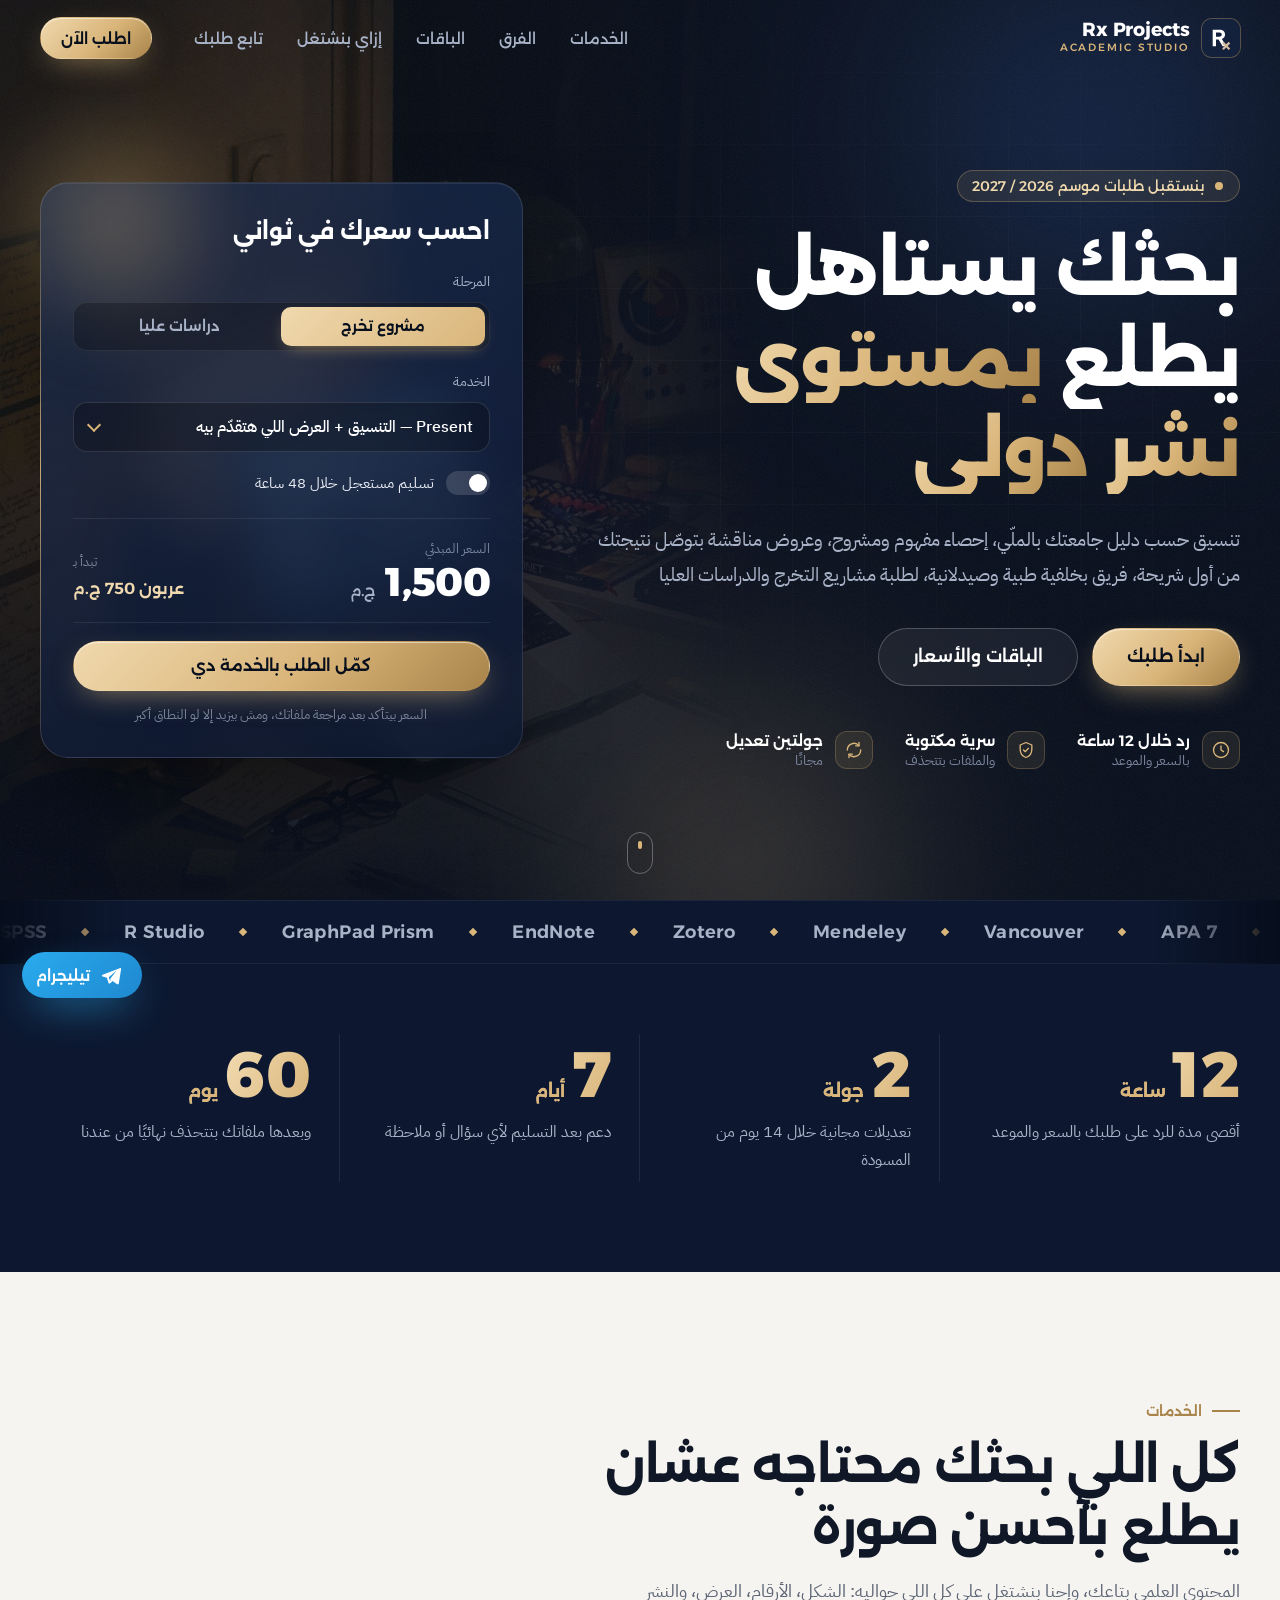
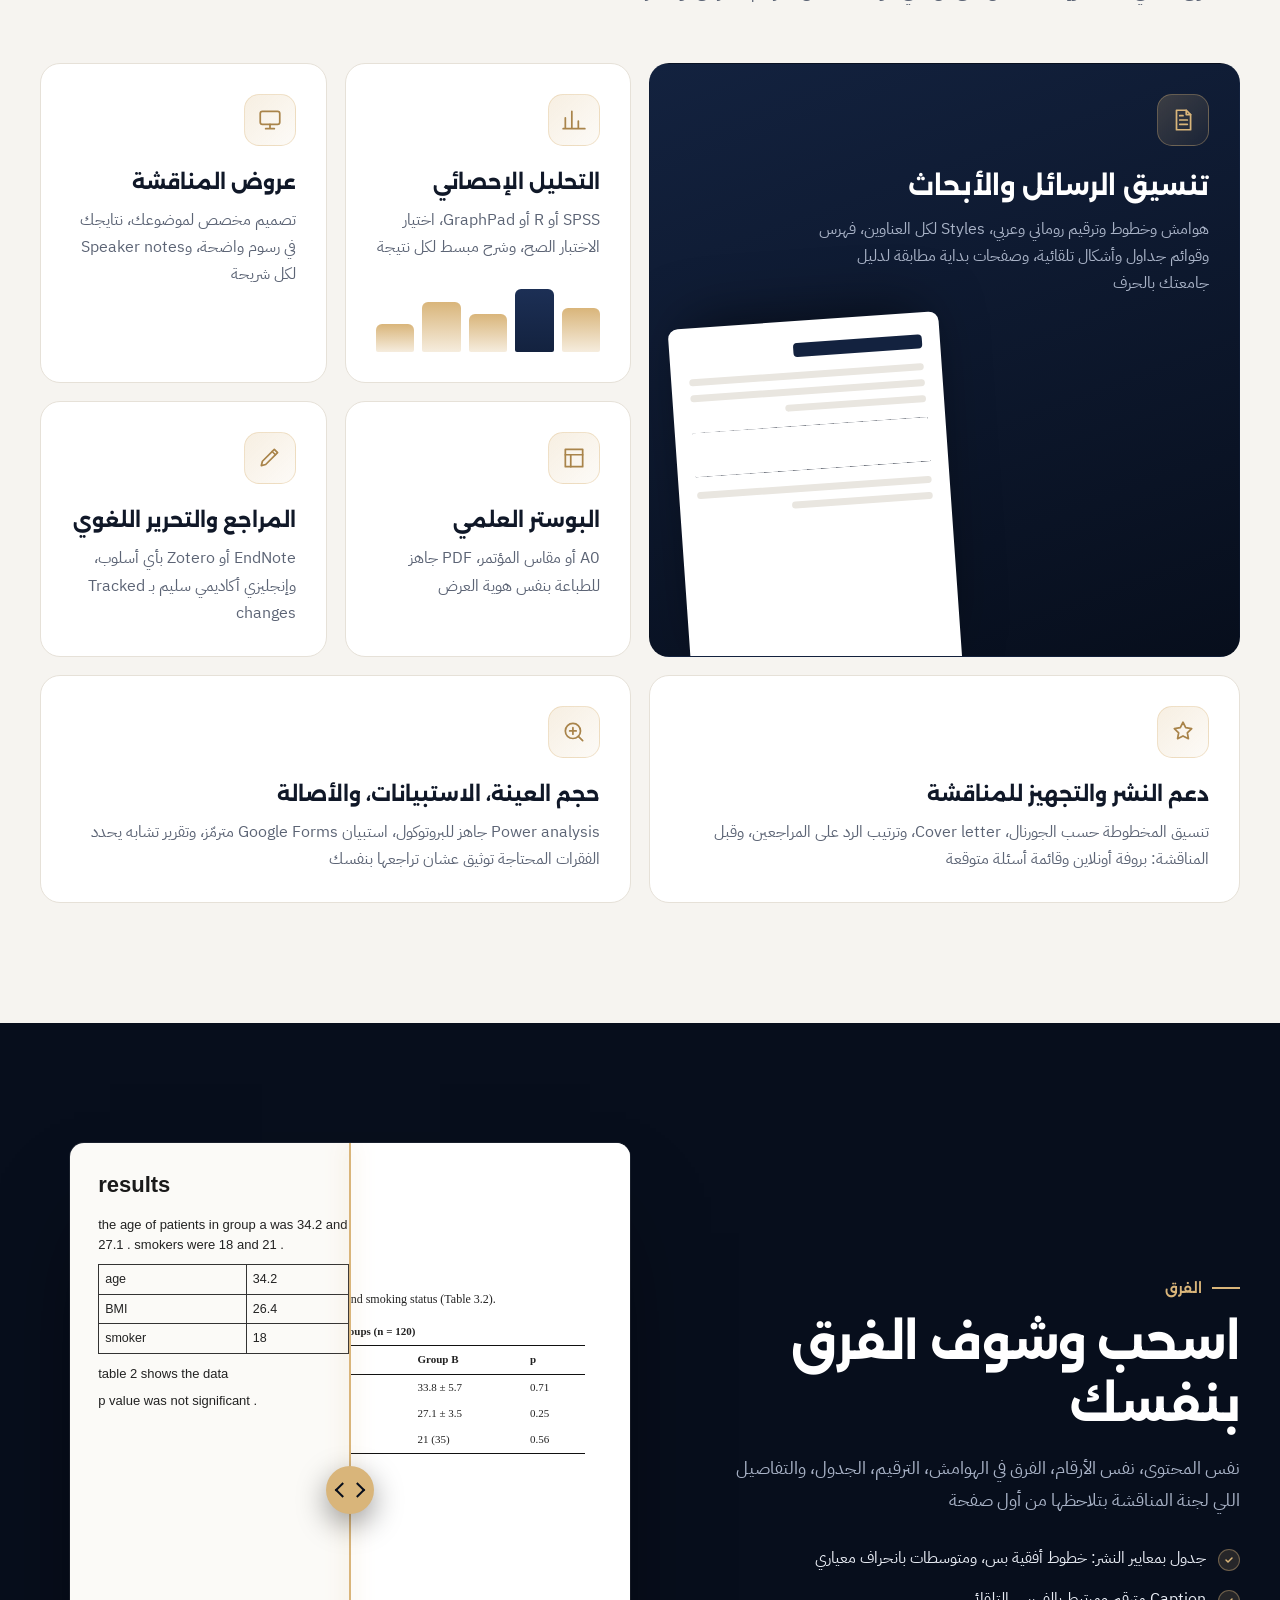
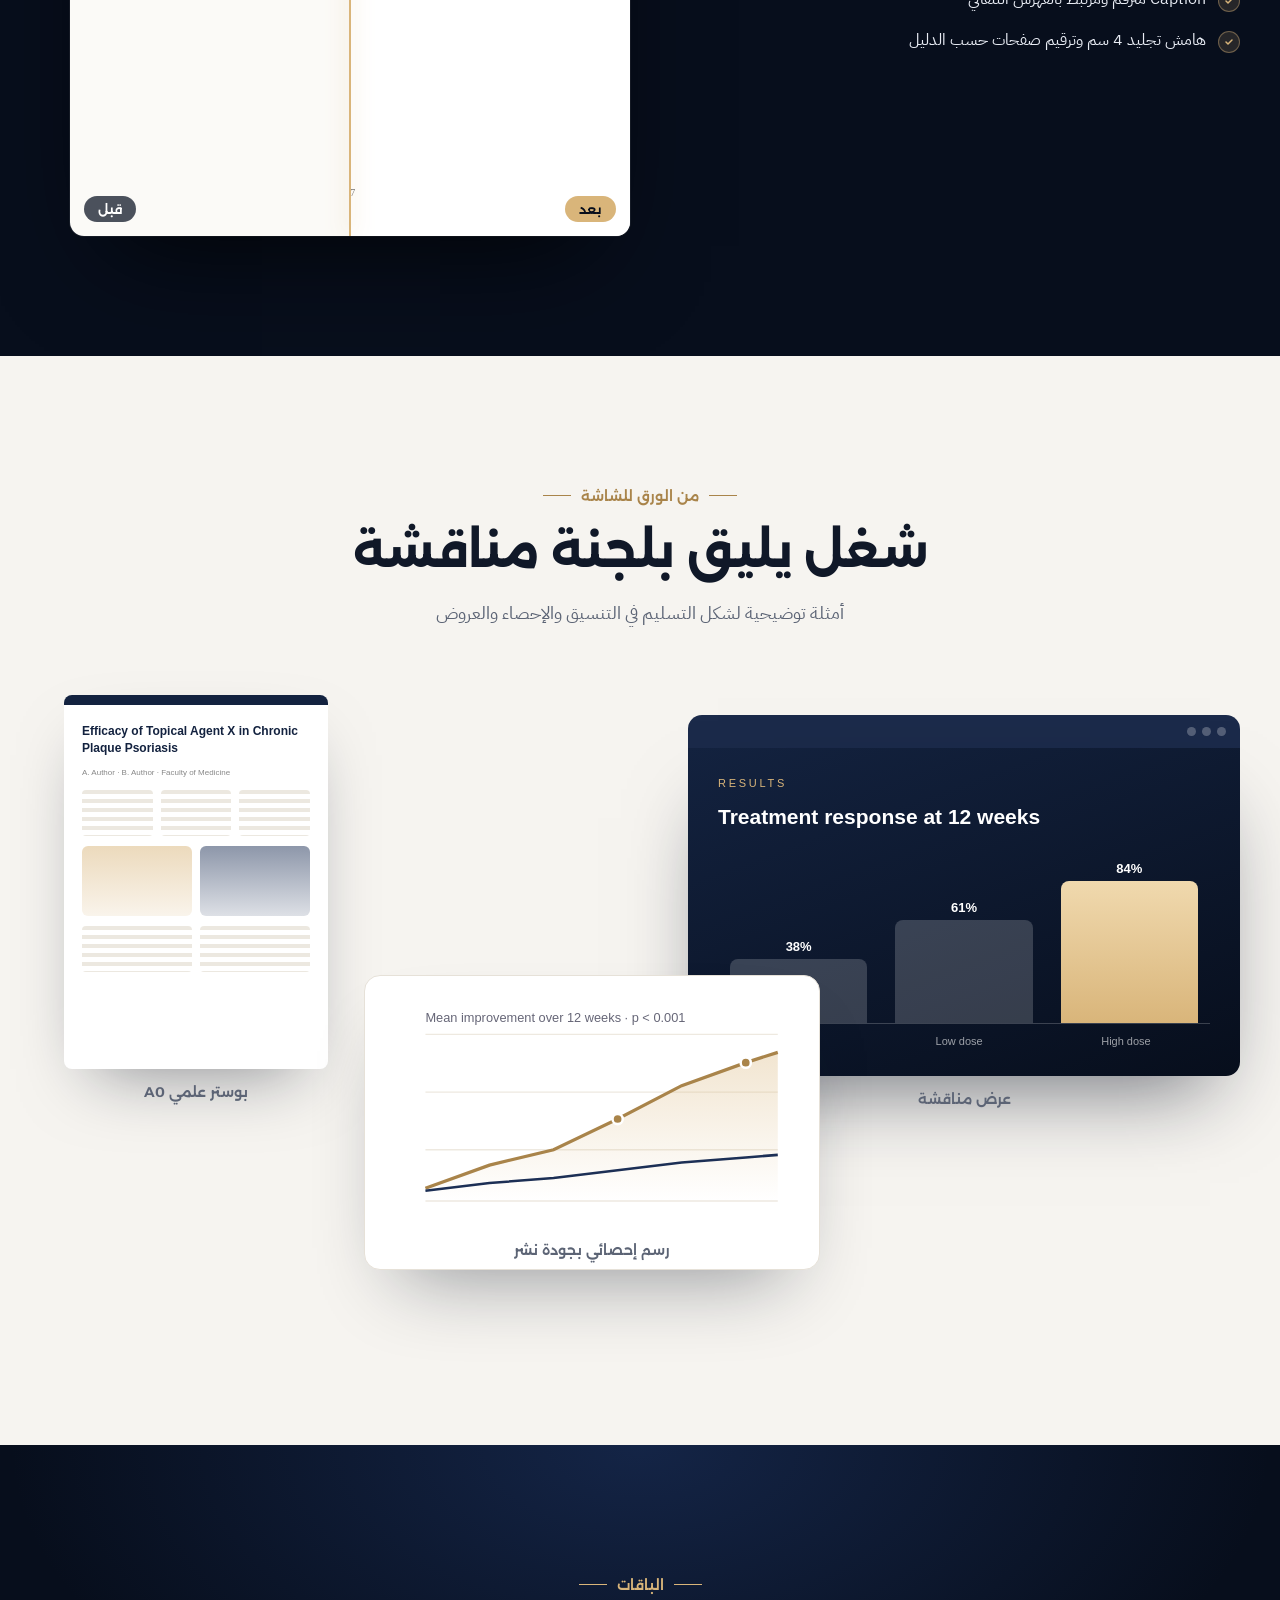
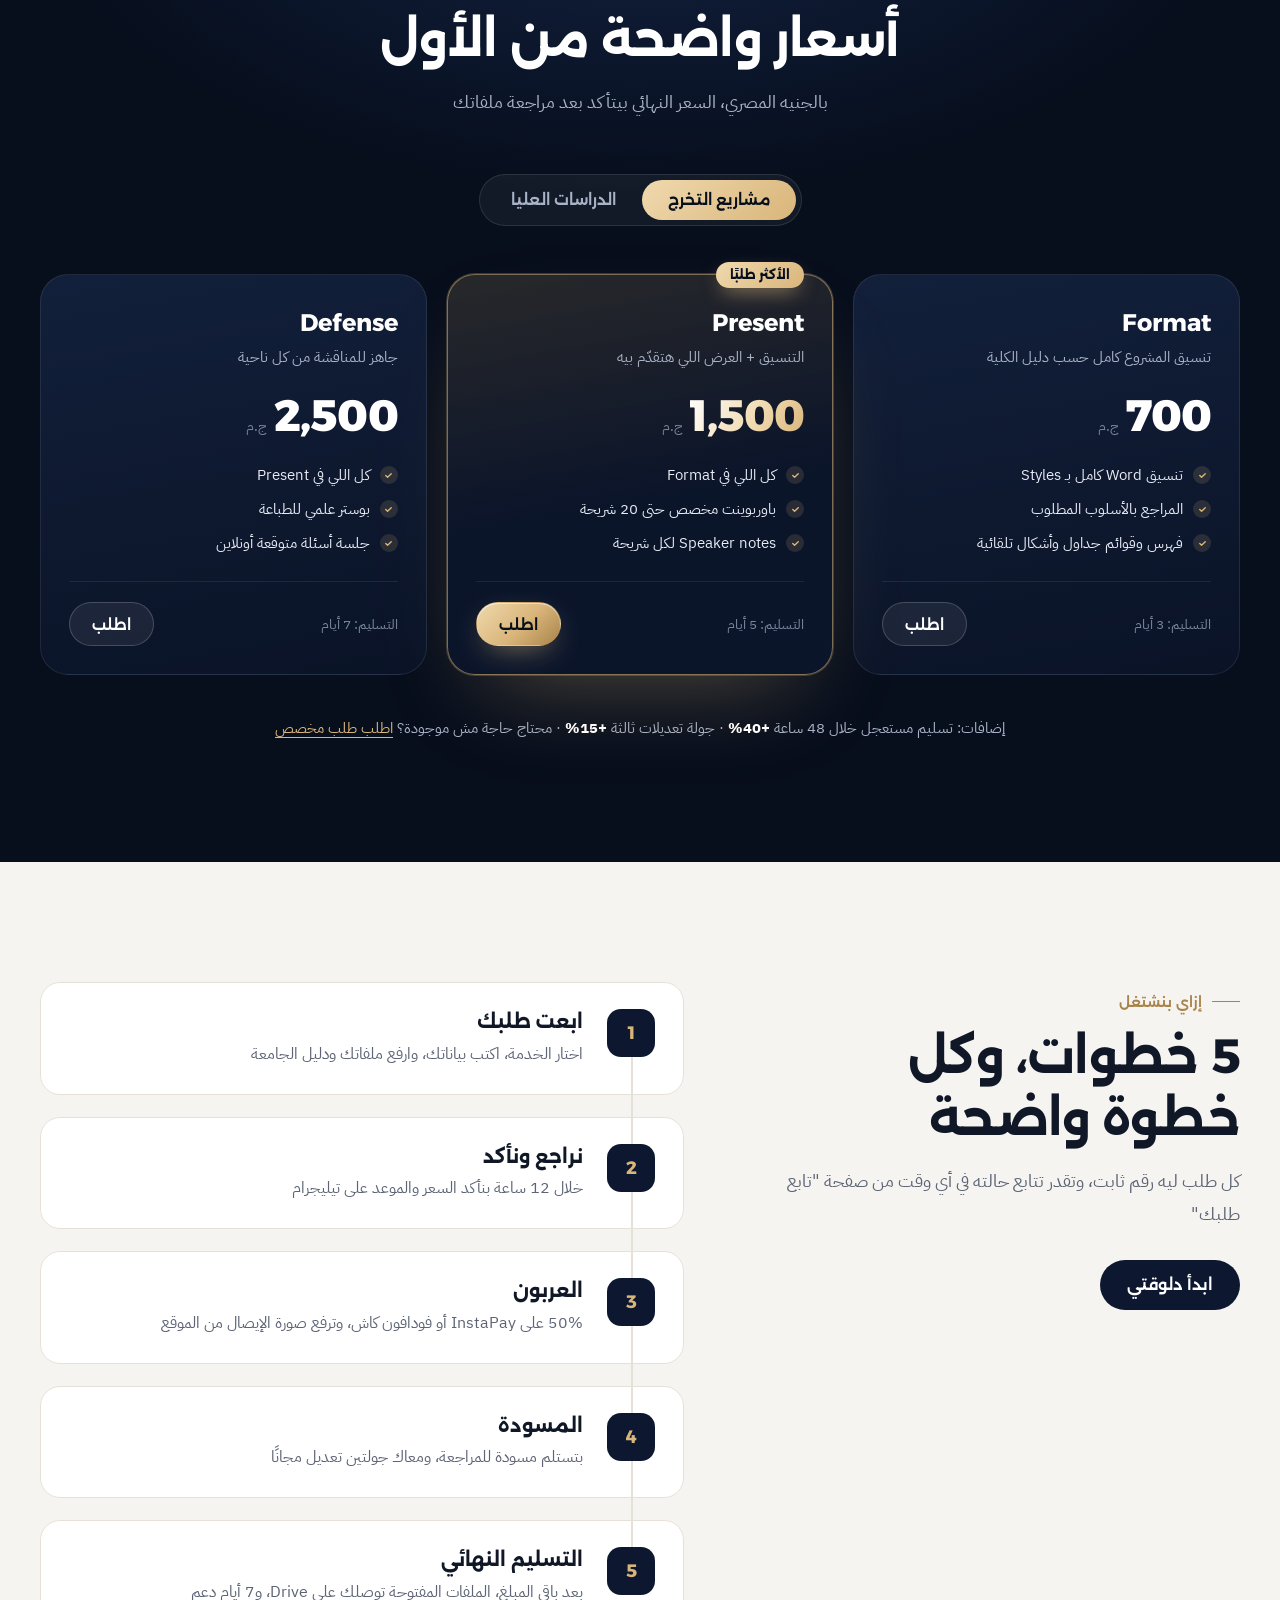
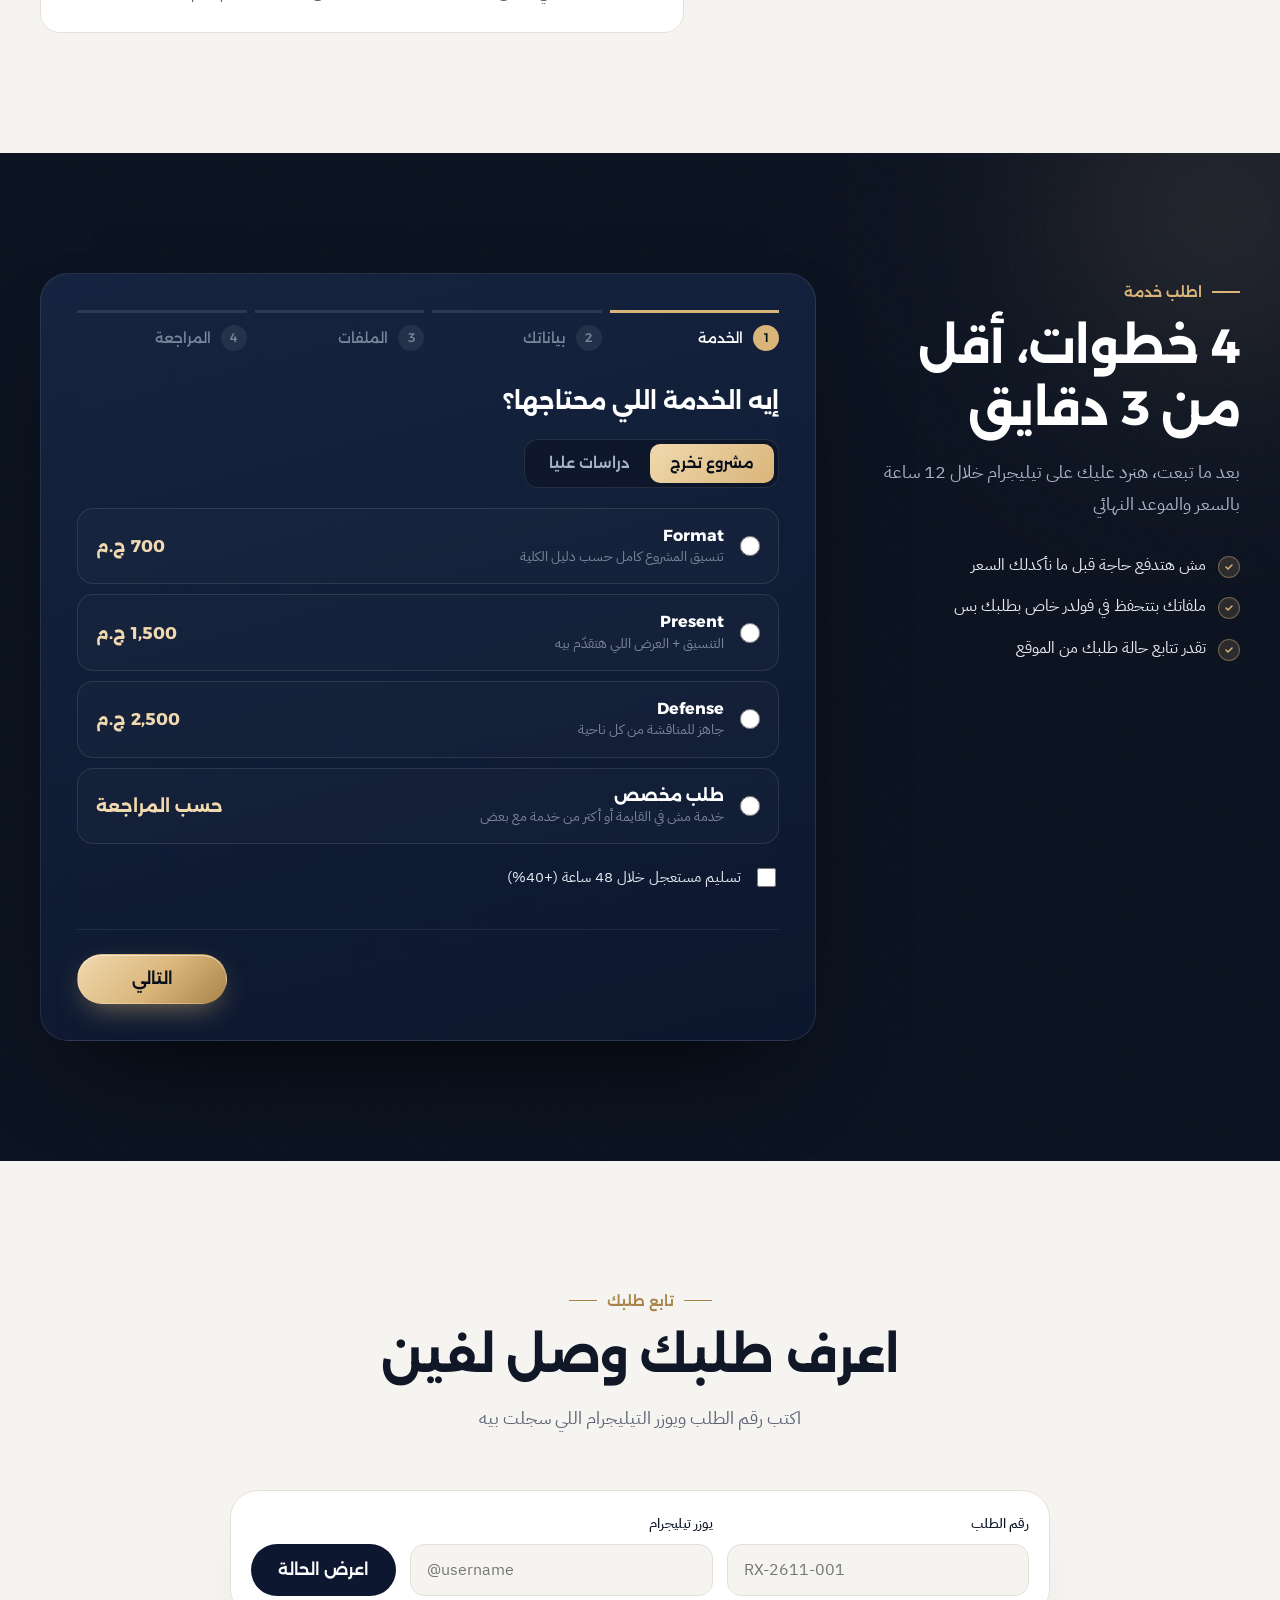
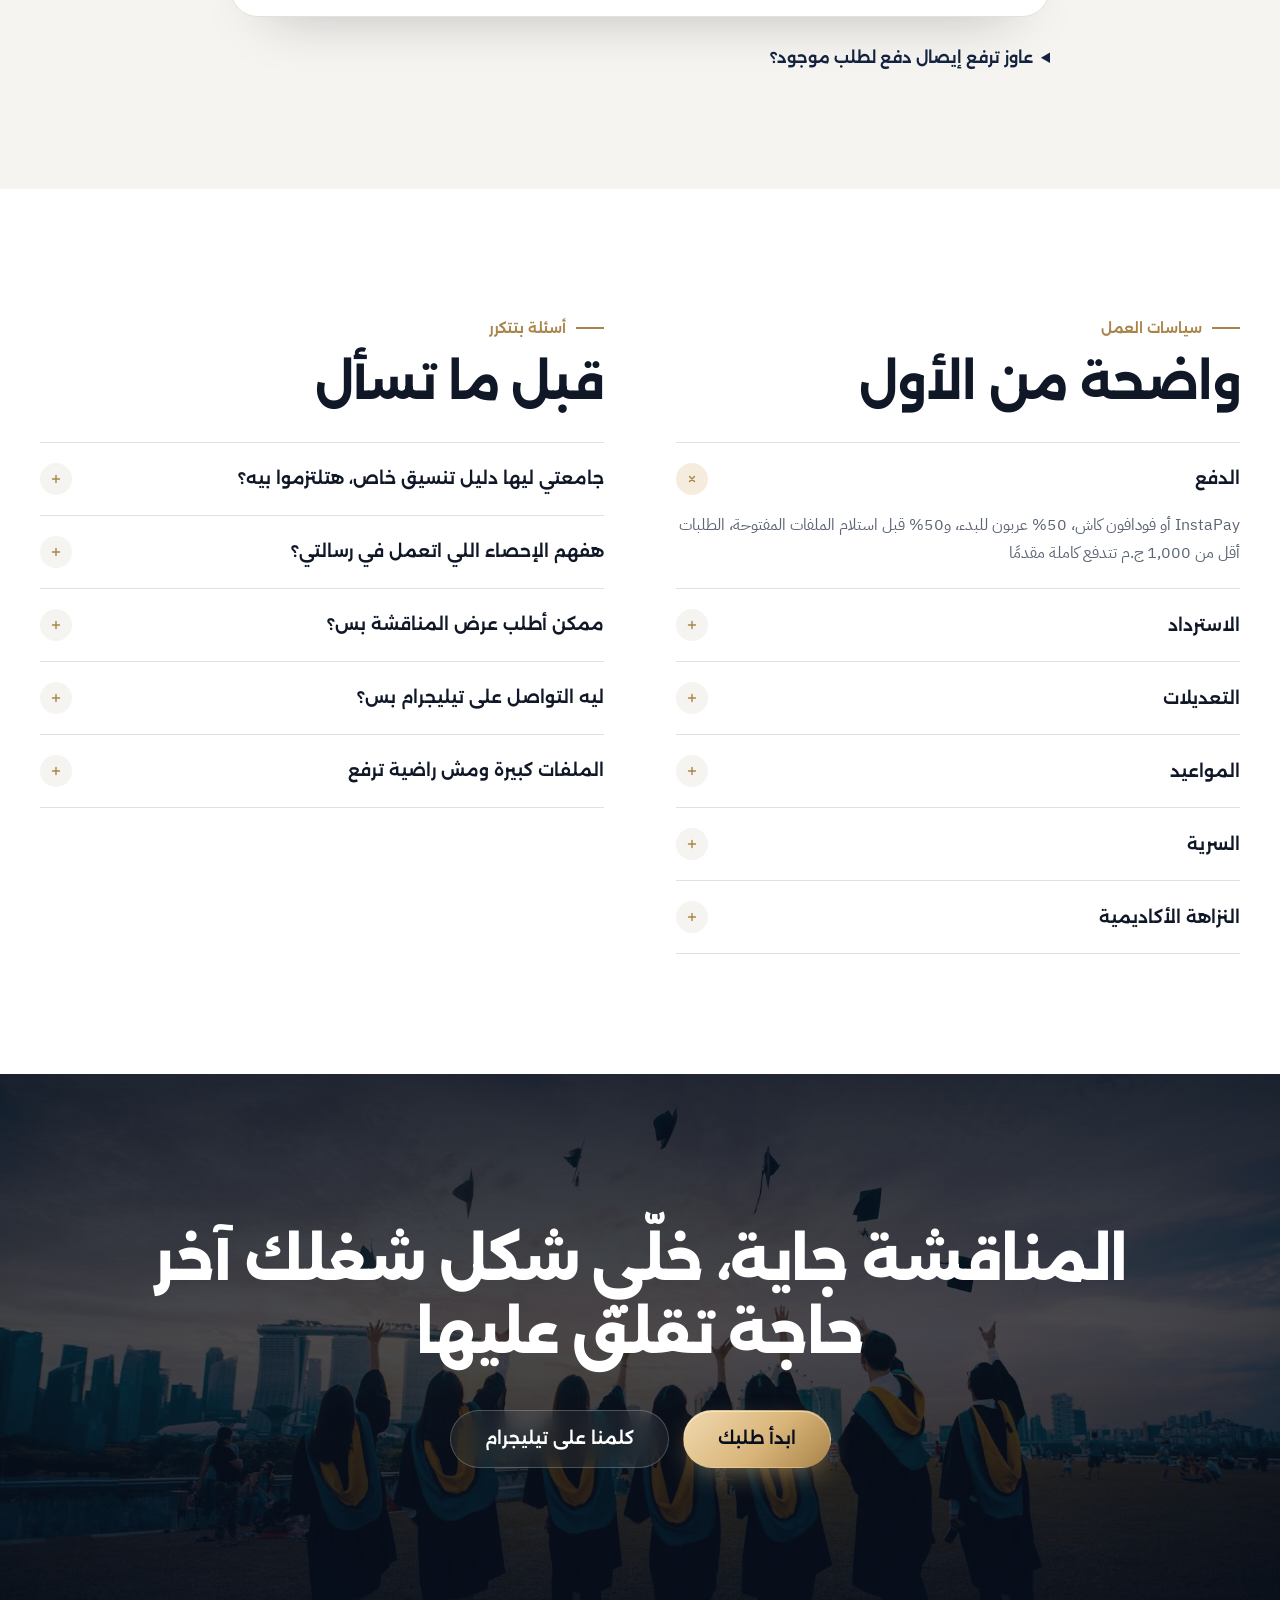
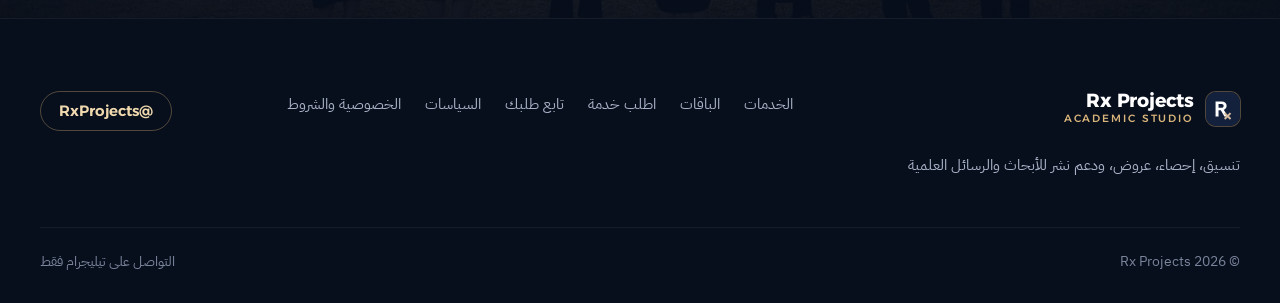
==== commit fa2fda3a: "Control panel, live settings, promo codes, privacy page" ====
--- a/index.html
+++ b/index.html
@@ -1,594 +1,566 @@
-<!doctype html>
-<html lang="ar" dir="rtl">
+<!DOCTYPE html>
+
+<html dir="rtl" lang="ar">
 <head>
-  <meta charset="utf-8">
-  <meta name="viewport" content="width=device-width, initial-scale=1">
-  <title>Rx Projects — تنسيق وإحصاء وعروض للأبحاث والرسائل العلمية</title>
-  <meta name="description" content="Rx Projects: تنسيق الرسائل والأبحاث حسب دليل جامعتك، تحليل إحصائي مشروح، عروض مناقشة، بوسترات علمية، ودعم النشر. لطلبة مشاريع التخرج والدراسات العليا.">
-  <meta name="theme-color" content="#0A1222">
-  <meta property="og:title" content="Rx Projects — بحثك بمستوى نشر دولي">
-  <meta property="og:description" content="تنسيق، إحصاء، عروض مناقشة، ودعم نشر للأبحاث والرسائل العلمية.">
-  <meta property="og:image" content="assets/hero-desk.jpg">
-  <link rel="icon" href="assets/favicon.svg" type="image/svg+xml">
-  <link rel="preconnect" href="https://fonts.googleapis.com">
-  <link rel="preconnect" href="https://fonts.gstatic.com" crossorigin>
-  <link href="https://fonts.googleapis.com/css2?family=Alexandria:wght@400;500;600;700;800&family=IBM+Plex+Sans+Arabic:wght@400;500;600;700&display=swap" rel="stylesheet">
-  <link rel="preload" as="image" href="assets/hero-desk.jpg">
-  <link rel="stylesheet" href="styles.css">
-  <script>document.documentElement.classList.add("js")</script>
+<meta charset="utf-8"/>
+<meta content="width=device-width, initial-scale=1" name="viewport"/>
+<title>Rx Projects — تنسيق وإحصاء وعروض للأبحاث والرسائل العلمية</title>
+<meta content="Rx Projects: تنسيق الرسائل والأبحاث حسب دليل جامعتك، تحليل إحصائي مشروح، عروض مناقشة، بوسترات علمية، ودعم النشر. لطلبة مشاريع التخرج والدراسات العليا." name="description"/>
+<meta content="#0A1222" name="theme-color"/>
+<meta content="Rx Projects — بحثك بمستوى نشر دولي" property="og:title"/>
+<meta content="تنسيق، إحصاء، عروض مناقشة، ودعم نشر للأبحاث والرسائل العلمية." property="og:description"/>
+<meta content="assets/hero-desk.jpg" property="og:image"/>
+<link href="assets/favicon.svg" rel="icon" type="image/svg+xml"/>
+<link href="https://fonts.googleapis.com" rel="preconnect"/>
+<link crossorigin="" href="https://fonts.gstatic.com" rel="preconnect"/>
+<link href="https://fonts.googleapis.com/css2?family=Alexandria:wght@400;500;600;700;800&amp;family=IBM+Plex+Sans+Arabic:wght@400;500;600;700&amp;display=swap" rel="stylesheet"/>
+<link as="image" href="assets/hero-desk.jpg" rel="preload"/>
+<link href="styles.css" rel="stylesheet"/>
+<script>document.documentElement.classList.add("js")</script>
 </head>
 <body>
-  <a class="skip" href="#order">انتقل لطلب خدمة</a>
-
-  <div class="demo-bar" id="demoBar" hidden>
+<a class="skip" data-t="page.96b73d" href="#order">انتقل لطلب خدمة</a>
+<div class="announce" hidden="" id="announce"><span id="announceText"></span><a href="#order" id="announceCta">اطلب دلوقتي</a><button aria-label="اقفل" id="announceX" type="button">×</button></div>
+<div class="demo-bar" hidden="" id="demoBar">
     الموقع في وضع التجربة: الطلبات مش بتتبعت لحد ما يتحط لينك Apps Script في <code>config.js</code>.
   </div>
-
-  <!-- ================= HEADER ================= -->
-  <header class="site-header" id="siteHeader">
-    <div class="wrap header-row">
-      <a href="#top" class="brand" aria-label="Rx Projects — الرئيسية">
-        <img src="assets/logo.svg" alt="" width="38" height="38">
-        <span class="brand-name">Rx Projects<small>Academic Studio</small></span>
-      </a>
-      <nav class="nav" aria-label="القائمة الرئيسية">
-        <a href="#services">الخدمات</a>
-        <a href="#difference">الفرق</a>
-        <a href="#packages">الباقات</a>
-        <a href="#how">إزاي بنشتغل</a>
-        <a href="#track">تابع طلبك</a>
-      </nav>
-      <div class="header-cta">
-        <a href="#order" class="btn btn-gold btn-small">اطلب الآن</a>
-      </div>
-    </div>
-  </header>
-
-  <main id="top">
-    <!-- ================= HERO ================= -->
-    <section class="hero">
-      <div class="hero-bg" aria-hidden="true">
-        <div class="hero-photo"></div>
-        <div class="aurora a1"></div><div class="aurora a2"></div><div class="aurora a3"></div>
-        <div class="grain"></div>
-        <div class="grid-lines"></div>
-      </div>
-
-      <div class="wrap hero-grid">
-        <div class="hero-copy">
-          <p class="hero-badge reveal"><span class="pulse-dot"></span> بنستقبل طلبات موسم 2026 / 2027</p>
-          <h1 class="hero-title" data-split>بحثك يستاهل يطلع بمستوى نشر دولي.</h1>
-          <p class="lead reveal" style="--d:.5s">تنسيق حسب دليل جامعتك بالملّي، إحصاء مفهوم ومشروح، وعروض مناقشة بتوصّل نتيجتك من أول شريحة. فريق بخلفية طبية وصيدلانية، لطلبة مشاريع التخرج والدراسات العليا.</p>
-          <div class="hero-actions reveal" style="--d:.65s">
-            <a href="#order" class="btn btn-gold btn-lg magnetic">ابدأ طلبك</a>
-            <a href="#packages" class="btn btn-glass btn-lg">الباقات والأسعار</a>
-          </div>
-          <ul class="hero-trust reveal" style="--d:.8s">
-            <li><svg viewBox="0 0 24 24" aria-hidden="true"><circle cx="12" cy="12" r="9"/><path d="M12 7v5l3 2"/></svg><span><b>رد خلال 12 ساعة</b>بالسعر والموعد</span></li>
-            <li><svg viewBox="0 0 24 24" aria-hidden="true"><path d="M12 3l7 3v5c0 5-3 8.5-7 10-4-1.5-7-5-7-10V6z"/><path d="M9 12l2 2 4-4"/></svg><span><b>سرية مكتوبة</b>والملفات بتتحذف</span></li>
-            <li><svg viewBox="0 0 24 24" aria-hidden="true"><path d="M4 12a8 8 0 0114-5.3M20 12a8 8 0 01-14 5.3"/><path d="M18 3v4h-4M6 21v-4h4"/></svg><span><b>جولتين تعديل</b>مجانًا</span></li>
-          </ul>
-        </div>
-
-        <!-- Quick quote card -->
-        <aside class="quote-card reveal tilt" style="--d:.35s" aria-labelledby="qqTitle">
-          <div class="quote-glow" aria-hidden="true"></div>
-          <h2 id="qqTitle">احسب سعرك في ثواني</h2>
-          <div class="qq-field">
-            <label for="qqLevel">المرحلة</label>
-            <div class="seg" role="radiogroup" aria-label="المرحلة">
-              <label><input type="radio" name="qqLevel" value="undergrad" checked><span>مشروع تخرج</span></label>
-              <label><input type="radio" name="qqLevel" value="postgrad"><span>دراسات عليا</span></label>
-            </div>
-          </div>
-          <div class="qq-field">
-            <label for="qqService">الخدمة</label>
-            <div class="select-wrap"><select id="qqService"></select></div>
-          </div>
-          <div class="size-box qq-size" id="qqSize" hidden></div>
-          <label class="qq-toggle">
-            <input type="checkbox" id="qqExpress">
-            <span class="switch" aria-hidden="true"></span>
+<!-- ================= HEADER ================= -->
+<header class="site-header" id="siteHeader">
+<div class="wrap header-row">
+<a aria-label="Rx Projects — الرئيسية" class="brand" href="#top">
+<img alt="" height="38" src="assets/logo.svg" width="38"/>
+<span class="brand-name">Rx Projects<small>Academic Studio</small></span>
+</a>
+<nav aria-label="القائمة الرئيسية" class="nav">
+<a data-t="header.1d427e" href="#services">الخدمات</a>
+<a data-t="header.0d82cb" href="#difference">الفرق</a>
+<a data-t="header.bb94fc" href="#packages">الباقات</a>
+<a data-t="header.e536a7" href="#how">إزاي بنشتغل</a>
+<a data-t="header.9162a9" href="#track">تابع طلبك</a>
+</nav>
+<div class="header-cta">
+<a class="btn btn-gold btn-small" data-t="header.30985d" href="#order">اطلب الآن</a>
+</div>
+</div>
+</header>
+<main id="top">
+<!-- ================= HERO ================= -->
+<section class="hero">
+<div aria-hidden="true" class="hero-bg">
+<div class="hero-photo"></div>
+<div class="aurora a1"></div><div class="aurora a2"></div><div class="aurora a3"></div>
+<div class="grain"></div>
+<div class="grid-lines"></div>
+</div>
+<div class="wrap hero-grid">
+<div class="hero-copy">
+<p class="hero-badge reveal"><span class="pulse-dot"></span> بنستقبل طلبات موسم 2026 / 2027</p>
+<h1 class="hero-title" data-split="" data-t="hero.478dee">بحثك يستاهل يطلع بمستوى نشر دولي</h1>
+<p class="lead reveal" data-t="hero.d75ef2" style="--d:.5s">تنسيق حسب دليل جامعتك بالملّي، إحصاء مفهوم ومشروح، وعروض مناقشة بتوصّل نتيجتك من أول شريحة، فريق بخلفية طبية وصيدلانية، لطلبة مشاريع التخرج والدراسات العليا</p>
+<div class="hero-actions reveal" style="--d:.65s">
+<a class="btn btn-gold btn-lg magnetic" data-t="hero.bf716b" href="#order">ابدأ طلبك</a>
+<a class="btn btn-glass btn-lg" data-t="hero.b483f1" href="#packages">الباقات والأسعار</a>
+</div>
+<ul class="hero-trust reveal" style="--d:.8s">
+<li><svg aria-hidden="true" viewbox="0 0 24 24"><circle cx="12" cy="12" r="9"></circle><path d="M12 7v5l3 2"></path></svg><span><b data-t="hero.06b128">رد خلال 12 ساعة</b>بالسعر والموعد</span></li>
+<li><svg aria-hidden="true" viewbox="0 0 24 24"><path d="M12 3l7 3v5c0 5-3 8.5-7 10-4-1.5-7-5-7-10V6z"></path><path d="M9 12l2 2 4-4"></path></svg><span><b data-t="hero.406ead">سرية مكتوبة</b>والملفات بتتحذف</span></li>
+<li><svg aria-hidden="true" viewbox="0 0 24 24"><path d="M4 12a8 8 0 0114-5.3M20 12a8 8 0 01-14 5.3"></path><path d="M18 3v4h-4M6 21v-4h4"></path></svg><span><b data-t="hero.e9acbf">جولتين تعديل</b>مجانًا</span></li>
+</ul>
+</div>
+<!-- Quick quote card -->
+<aside aria-labelledby="qqTitle" class="quote-card reveal tilt" style="--d:.35s">
+<div aria-hidden="true" class="quote-glow"></div>
+<h2 id="qqTitle">احسب سعرك في ثواني</h2>
+<div class="qq-field">
+<label data-t="hero.388163" for="qqLevel">المرحلة</label>
+<div aria-label="المرحلة" class="seg" role="radiogroup">
+<label><input checked="" name="qqLevel" type="radio" value="undergrad"/><span data-t="hero.bf2d33">مشروع تخرج</span></label>
+<label><input name="qqLevel" type="radio" value="postgrad"/><span data-t="hero.a8c6e8">دراسات عليا</span></label>
+</div>
+</div>
+<div class="qq-field">
+<label data-t="hero.900d22" for="qqService">الخدمة</label>
+<div class="select-wrap"><select id="qqService"></select></div>
+</div>
+<div class="size-box qq-size" hidden="" id="qqSize"></div>
+<label class="qq-toggle">
+<input id="qqExpress" type="checkbox"/>
+<span aria-hidden="true" class="switch"></span>
             تسليم مستعجل خلال 48 ساعة
           </label>
-          <div class="qq-total">
-            <div>
-              <span class="qq-label">السعر المبدئي</span>
-              <output id="qqPrice" class="qq-price">700 <small>ج.م</small></output>
-            </div>
-            <div class="qq-dep">
-              <span class="qq-label">تبدأ بـ</span>
-              <output id="qqDeposit">700 ج.م</output>
-            </div>
-          </div>
-          <button type="button" class="btn btn-gold btn-block" id="qqGo">كمّل الطلب بالخدمة دي</button>
-          <p class="qq-note">السعر بيتأكد بعد مراجعة ملفاتك، ومش بيزيد إلا لو النطاق أكبر.</p>
-        </aside>
-      </div>
-
-      <a href="#marquee" class="scroll-cue" aria-label="انزل لتحت"><span></span></a>
-    </section>
-
-    <!-- ================= MARQUEE ================= -->
-    <div class="marquee" id="marquee" aria-label="الأدوات والأساليب اللي بنشتغل بيها">
-      <div class="marquee-track">
-        <span>SPSS</span><i></i><span>R Studio</span><i></i><span>GraphPad Prism</span><i></i><span>EndNote</span><i></i><span>Zotero</span><i></i><span>Mendeley</span><i></i><span>Vancouver</span><i></i><span>APA 7</span><i></i><span>Harvard</span><i></i><span>PowerPoint</span><i></i><span>Word Styles</span><i></i><span>BioRender-style Figures</span><i></i>
-        <span aria-hidden="true">SPSS</span><i></i><span aria-hidden="true">R Studio</span><i></i><span aria-hidden="true">GraphPad Prism</span><i></i><span aria-hidden="true">EndNote</span><i></i><span aria-hidden="true">Zotero</span><i></i><span aria-hidden="true">Mendeley</span><i></i><span aria-hidden="true">Vancouver</span><i></i><span aria-hidden="true">APA 7</span><i></i><span aria-hidden="true">Harvard</span><i></i><span aria-hidden="true">PowerPoint</span><i></i><span aria-hidden="true">Word Styles</span><i></i><span aria-hidden="true">BioRender-style Figures</span><i></i>
-      </div>
-    </div>
-
-    <!-- ================= PROMISES (counters) ================= -->
-    <section class="promises">
-      <div class="wrap promise-grid">
-        <div class="promise reveal"><b><span data-count="12">0</span><em>ساعة</em></b><p>أقصى مدة للرد على طلبك بالسعر والموعد</p></div>
-        <div class="promise reveal" style="--d:.1s"><b><span data-count="2">0</span><em>جولة</em></b><p>تعديلات مجانية خلال 14 يوم من المسودة</p></div>
-        <div class="promise reveal" style="--d:.2s"><b><span data-count="7">0</span><em>أيام</em></b><p>دعم بعد التسليم لأي سؤال أو ملاحظة</p></div>
-        <div class="promise reveal" style="--d:.3s"><b><span data-count="60">0</span><em>يوم</em></b><p>وبعدها ملفاتك بتتحذف نهائيًا من عندنا</p></div>
-      </div>
-    </section>
-
-    <!-- ================= SERVICES (bento) ================= -->
-    <section class="section light" id="services">
-      <div class="wrap">
-        <header class="section-head reveal">
-          <span class="kicker">الخدمات</span>
-          <h2>كل اللي بحثك محتاجه عشان يطلع بأحسن صورة</h2>
-          <p>المحتوى العلمي بتاعك، وإحنا بنشتغل على كل اللي حواليه: الشكل، الأرقام، العرض، والنشر.</p>
-        </header>
-
-        <div class="bento">
-          <article class="tile tile-xl reveal spotlight">
-            <div class="tile-icon"><svg viewBox="0 0 24 24"><path d="M6 3h9l4 4v14H6z"/><path d="M15 3v4h4M9 12h7M9 16h7M9 8h3"/></svg></div>
-            <h3>تنسيق الرسائل والأبحاث</h3>
-            <p>هوامش وخطوط وترقيم روماني وعربي، Styles لكل العناوين، فهرس وقوائم جداول وأشكال تلقائية، وصفحات بداية مطابقة لدليل جامعتك بالحرف.</p>
-            <div class="mini-doc" aria-hidden="true">
-              <span class="md-h"></span><span></span><span></span><span class="s"></span>
-              <span class="md-t"></span><span></span><span class="s"></span>
-            </div>
-          </article>
-          <article class="tile reveal spotlight" style="--d:.08s">
-            <div class="tile-icon"><svg viewBox="0 0 24 24"><path d="M4 20V10M10 20V4M16 20v-7M22 20H2"/></svg></div>
-            <h3>التحليل الإحصائي</h3>
-            <p>SPSS أو R أو GraphPad، اختيار الاختبار الصح، وشرح مبسط لكل نتيجة.</p>
-            <div class="mini-bars" aria-hidden="true"><i style="--h:40%"></i><i style="--h:72%"></i><i style="--h:55%"></i><i style="--h:90%"></i><i style="--h:64%"></i></div>
-          </article>
-          <article class="tile reveal spotlight" style="--d:.16s">
-            <div class="tile-icon"><svg viewBox="0 0 24 24"><rect x="3" y="4" width="18" height="12" rx="2"/><path d="M8 20h8M12 16v4"/></svg></div>
-            <h3>عروض المناقشة</h3>
-            <p>تصميم مخصص لموضوعك، نتايجك في رسوم واضحة، وSpeaker notes لكل شريحة.</p>
-          </article>
-          <article class="tile reveal spotlight" style="--d:.08s">
-            <div class="tile-icon"><svg viewBox="0 0 24 24"><path d="M4 4h16v16H4z"/><path d="M4 9h16M9 9v11"/></svg></div>
-            <h3>البوستر العلمي</h3>
-            <p>A0 أو مقاس المؤتمر، PDF جاهز للطباعة بنفس هوية العرض.</p>
-          </article>
-          <article class="tile reveal spotlight" style="--d:.16s">
-            <div class="tile-icon"><svg viewBox="0 0 24 24"><path d="M4 19l4-1L19 7l-3-3L5 15z"/><path d="M14 6l3 3"/></svg></div>
-            <h3>المراجع والتحرير اللغوي</h3>
-            <p>EndNote أو Zotero بأي أسلوب، وإنجليزي أكاديمي سليم بـ Tracked changes.</p>
-          </article>
-          <article class="tile tile-wide reveal spotlight" style="--d:.08s">
-            <div class="tile-icon"><svg viewBox="0 0 24 24"><path d="M12 3l2.5 5 5.5.8-4 3.9 1 5.5L12 15.6 7 18.2l1-5.5-4-3.9 5.5-.8z"/></svg></div>
-            <h3>دعم النشر والتجهيز للمناقشة</h3>
-            <p>تنسيق المخطوطة حسب الجورنال، Cover letter، وترتيب الرد على المراجعين. وقبل المناقشة: بروفة أونلاين وقائمة أسئلة متوقعة.</p>
-          </article>
-          <article class="tile tile-wide reveal spotlight" style="--d:.16s">
-            <div class="tile-icon"><svg viewBox="0 0 24 24"><circle cx="11" cy="11" r="7"/><path d="M20 20l-4-4M8 11h6M11 8v6"/></svg></div>
-            <h3>حجم العينة، الاستبيانات، والأصالة</h3>
-            <p>Power analysis جاهز للبروتوكول، استبيان Google Forms مترمّز، وتقرير تشابه يحدد الفقرات المحتاجة توثيق عشان تراجعها بنفسك.</p>
-          </article>
-        </div>
-      </div>
-    </section>
-
-    <!-- ================= BEFORE / AFTER ================= -->
-    <section class="section dark" id="difference">
-      <div class="wrap diff-grid">
-        <header class="section-head reveal">
-          <span class="kicker">الفرق</span>
-          <h2>اسحب وشوف الفرق بنفسك</h2>
-          <p>نفس المحتوى، نفس الأرقام. الفرق في الهوامش، الترقيم، الجدول، والتفاصيل اللي لجنة المناقشة بتلاحظها من أول صفحة.</p>
-          <ul class="checks">
-            <li>جدول بمعايير النشر: خطوط أفقية بس، ومتوسطات بانحراف معياري</li>
-            <li>Caption مترقم ومرتبط بالفهرس التلقائي</li>
-            <li>هامش تجليد 4 سم وترقيم صفحات حسب الدليل</li>
-          </ul>
-        </header>
-
-        <div class="compare reveal" id="compare" style="--pos:50%">
-          <div class="cmp-page cmp-before" aria-hidden="true" dir="ltr">
-            <p class="cb-title">results</p>
-            <p class="cb-p">the age of patients in group a was 34.2 and group b was 33.8 years. BMI was 26.4 VS 27.1 . smokers were 18 and 21 .</p>
-            <table class="cb-table">
-              <tr><td>age</td><td>34.2</td><td>33.8</td></tr>
-              <tr><td>BMI</td><td>26.4</td><td>27.1</td></tr>
-              <tr><td>smoker</td><td>18</td><td>21</td></tr>
-            </table>
-            <p class="cb-p">table 2 shows the data</p>
-            <p class="cb-p">p value was not significant .</p>
-          </div>
-          <div class="cmp-page cmp-after" aria-hidden="true" dir="ltr">
-            <p class="ca-chapter">CHAPTER 3</p>
-            <p class="ca-title">Results</p>
-            <p class="ca-h2">3.2 Baseline characteristics</p>
-            <p class="ca-p">Both groups were comparable in age, BMI and smoking status (Table 3.2).</p>
-            <p class="ca-cap">Table 3.2 Demographic data of the studied groups (n = 120)</p>
-            <table class="ca-table">
-              <tr><th>Variable</th><th>Group A</th><th>Group B</th><th>p</th></tr>
-              <tr><td>Age (y)</td><td>34.2 ± 6.1</td><td>33.8 ± 5.7</td><td>0.71</td></tr>
-              <tr><td>BMI (kg/m²)</td><td>26.4 ± 3.2</td><td>27.1 ± 3.5</td><td>0.25</td></tr>
-              <tr><td>Smokers, n (%)</td><td>18 (30)</td><td>21 (35)</td><td>0.56</td></tr>
-            </table>
-            <p class="ca-foot">Data are mean ± SD or n (%).</p>
-            <p class="ca-folio">27</p>
-          </div>
-          <span class="cmp-tag tag-before">قبل</span>
-          <span class="cmp-tag tag-after">بعد</span>
-          <div class="cmp-handle" aria-hidden="true"><span></span></div>
-          <input type="range" min="0" max="100" value="50" class="cmp-range" id="cmpRange" aria-label="قارن قبل وبعد التنسيق">
-        </div>
-      </div>
-    </section>
-
-    <!-- ================= SHOWCASE ================= -->
-    <section class="section light showcase">
-      <div class="wrap">
-        <header class="section-head center reveal">
-          <span class="kicker">من الورق للشاشة</span>
-          <h2>شغل يليق بلجنة مناقشة</h2>
-          <p>أمثلة توضيحية لشكل التسليم في التنسيق والإحصاء والعروض.</p>
-        </header>
-        <div class="stage" id="stage">
-          <figure class="mock mock-slide float f1 reveal">
-            <div class="slide-top"><span></span><span></span><span></span></div>
-            <div class="slide-body" dir="ltr">
-              <p class="sl-k">RESULTS</p>
-              <p class="sl-t">Treatment response at 12 weeks</p>
-              <div class="sl-chart">
-                <i style="--h:38%"><em>38%</em></i>
-                <i style="--h:61%"><em>61%</em></i>
-                <i class="hi" style="--h:84%"><em>84%</em></i>
-              </div>
-              <p class="sl-axis"><span>Placebo</span><span>Low dose</span><span>High dose</span></p>
-            </div>
-            <figcaption>عرض مناقشة</figcaption>
-          </figure>
-          <figure class="mock mock-chart float f2 reveal" style="--d:.15s">
-            <svg viewBox="0 0 320 180" dir="ltr" aria-hidden="true">
-              <defs><linearGradient id="areaG" x1="0" x2="0" y1="0" y2="1"><stop offset="0" stop-color="#D9B57A" stop-opacity=".35"/><stop offset="1" stop-color="#D9B57A" stop-opacity="0"/></linearGradient></defs>
-              <g class="gridl"><line x1="30" y1="30" x2="305" y2="30"/><line x1="30" y1="75" x2="305" y2="75"/><line x1="30" y1="120" x2="305" y2="120"/><line x1="30" y1="160" x2="305" y2="160"/></g>
-              <path class="area" d="M30 150 L80 132 L130 120 L180 96 L230 70 L280 52 L305 44 L305 160 L30 160Z" fill="url(#areaG)"/>
-              <path class="line draw" d="M30 150 L80 132 L130 120 L180 96 L230 70 L280 52 L305 44"/>
-              <path class="line2 draw" d="M30 152 L80 146 L130 142 L180 136 L230 130 L280 126 L305 124"/>
-              <g class="dots"><circle cx="180" cy="96" r="4"/><circle cx="280" cy="52" r="4"/></g>
-              <text x="30" y="20">Mean improvement over 12 weeks · p &lt; 0.001</text>
-            </svg>
-            <figcaption>رسم إحصائي بجودة نشر</figcaption>
-          </figure>
-          <figure class="mock mock-poster float f3 reveal" style="--d:.3s">
-            <div class="poster" dir="ltr">
-              <p class="po-t">Efficacy of Topical Agent X in Chronic Plaque Psoriasis</p>
-              <p class="po-a">A. Author · B. Author · Faculty of Medicine</p>
-              <div class="po-cols"><span></span><span></span><span></span></div>
-              <div class="po-row"><span class="po-fig"></span><span class="po-fig b"></span></div>
-              <div class="po-cols"><span></span><span></span></div>
-            </div>
-            <figcaption>بوستر علمي A0</figcaption>
-          </figure>
-        </div>
-      </div>
-    </section>
-
-    <!-- ================= PACKAGES ================= -->
-    <section class="section dark" id="packages">
-      <div class="wrap">
-        <header class="section-head center reveal">
-          <span class="kicker">الباقات</span>
-          <h2>أسعار واضحة من الأول</h2>
-          <p>بالجنيه المصري. السعر النهائي بيتأكد بعد مراجعة ملفاتك.</p>
-        </header>
-
-        <div class="tabs-wrap reveal">
-          <div class="tabs" role="tablist" aria-label="نوع الدراسة">
-            <span class="tab-ink" aria-hidden="true"></span>
-            <button role="tab" id="tab-undergrad" aria-controls="panel-undergrad" aria-selected="true" data-level="undergrad">مشاريع التخرج</button>
-            <button role="tab" id="tab-postgrad" aria-controls="panel-postgrad" aria-selected="false" data-level="postgrad" tabindex="-1">الدراسات العليا</button>
-          </div>
-        </div>
-
-        <div class="pkg-panel" role="tabpanel" id="panel-undergrad" aria-labelledby="tab-undergrad"></div>
-        <div class="pkg-panel" role="tabpanel" id="panel-postgrad" aria-labelledby="tab-postgrad" hidden></div>
-
-        <p class="pkg-note reveal">إضافات: تسليم مستعجل خلال 48 ساعة <b>+40%</b> · جولة تعديلات ثالثة <b>+15%</b> · محتاج حاجة مش موجودة؟ <a href="#order" data-pick="custom">اطلب طلب مخصص</a></p>
-      </div>
-    </section>
-
-    <!-- ================= HOW ================= -->
-    <section class="section light" id="how">
-      <div class="wrap how-grid">
-        <header class="section-head reveal sticky-head">
-          <span class="kicker">إزاي بنشتغل</span>
-          <h2>5 خطوات، وكل خطوة واضحة</h2>
-          <p>كل طلب ليه رقم ثابت، وتقدر تتابع حالته في أي وقت من صفحة "تابع طلبك".</p>
-          <a href="#order" class="btn btn-dark">ابدأ دلوقتي</a>
-        </header>
-        <ol class="timeline" id="timeline">
-          <li class="reveal"><span class="t-dot">1</span><div><h3>ابعت طلبك</h3><p>اختار الخدمة، اكتب بياناتك، وارفع ملفاتك ودليل الجامعة.</p></div></li>
-          <li class="reveal"><span class="t-dot">2</span><div><h3>نراجع ونأكد</h3><p>خلال 12 ساعة بنأكد السعر والموعد على تيليجرام.</p></div></li>
-          <li class="reveal"><span class="t-dot">3</span><div><h3>العربون</h3><p>50% على InstaPay أو فودافون كاش، وترفع صورة الإيصال من الموقع.</p></div></li>
-          <li class="reveal"><span class="t-dot">4</span><div><h3>المسودة</h3><p>بتستلم مسودة للمراجعة، ومعاك جولتين تعديل مجانًا.</p></div></li>
-          <li class="reveal"><span class="t-dot">5</span><div><h3>التسليم النهائي</h3><p>بعد باقي المبلغ، الملفات المفتوحة توصلك على Drive، و7 أيام دعم.</p></div></li>
-          <span class="t-line" aria-hidden="true"><span class="t-fill"></span></span>
-        </ol>
-      </div>
-    </section>
-
-    <!-- ================= ORDER ================= -->
-    <section class="section dark order-section" id="order">
-      <div class="order-bg" aria-hidden="true"><div class="aurora a2"></div><div class="grain"></div></div>
-      <div class="wrap order-wrap">
-        <header class="section-head reveal">
-          <span class="kicker">اطلب خدمة</span>
-          <h2>4 خطوات، أقل من 3 دقايق</h2>
-          <p>بعد ما تبعت، هنرد عليك على تيليجرام خلال 12 ساعة بالسعر والموعد النهائي.</p>
-          <ul class="order-perks">
-            <li>مش هتدفع حاجة قبل ما نأكدلك السعر</li>
-            <li>ملفاتك بتتحفظ في فولدر خاص بطلبك بس</li>
-            <li>تقدر تتابع حالة طلبك من الموقع</li>
-          </ul>
-        </header>
-
-        <form id="orderForm" class="order-card reveal" novalidate>
-          <ol class="progress" aria-label="خطوات الطلب">
-            <li class="is-current" data-for="1"><i>1</i>الخدمة</li>
-            <li data-for="2"><i>2</i>بياناتك</li>
-            <li data-for="3"><i>3</i>الملفات</li>
-            <li data-for="4"><i>4</i>المراجعة</li>
-          </ol>
-
-          <!-- Step 1 -->
-          <fieldset class="step" data-step="1">
-            <legend>إيه الخدمة اللي محتاجها؟</legend>
-            <div class="level-switch" role="radiogroup" aria-label="المرحلة">
-              <label><input type="radio" name="level" value="undergrad" checked> مشروع تخرج</label>
-              <label><input type="radio" name="level" value="postgrad"> دراسات عليا</label>
-            </div>
-            <div class="choice-list" id="serviceChoices"></div>
-            <div class="size-box" id="formSize" hidden></div>
-            <label class="check">
-              <input type="checkbox" name="express" id="express">
-              <span>تسليم مستعجل خلال 48 ساعة (+40%)</span>
-            </label>
-          </fieldset>
-
-          <!-- Step 2 -->
-          <fieldset class="step" data-step="2" hidden>
-            <legend>بياناتك</legend>
-            <div class="grid-2">
-              <div class="field">
-                <label for="f-name">الاسم بالكامل</label>
-                <input id="f-name" name="name" required autocomplete="name">
-              </div>
-              <div class="field">
-                <label for="f-tg">يوزر تيليجرام</label>
-                <input id="f-tg" name="telegram" required dir="ltr" autocomplete="off" placeholder="@username">
-                <small>كل التواصل على تيليجرام. لو معندكش يوزر: Settings ← Username.</small>
-              </div>
-              <div class="field">
-                <label for="f-email">البريد الإلكتروني <span class="opt">(اختياري)</span></label>
-                <input id="f-email" name="email" type="email" autocomplete="email" dir="ltr">
-              </div>
-              <div class="field">
-                <label for="f-uni">الجامعة والكلية</label>
-                <input id="f-uni" name="university" required placeholder="مثال: جامعة القاهرة — كلية الصيدلة">
-              </div>
-              <div class="field">
-                <label for="f-deadline">آخر موعد للتسليم</label>
-                <input id="f-deadline" name="deadline" type="date" required>
-              </div>
-              <div class="field">
-                <label for="f-pages">عدد الصفحات أو الشرائح تقريبًا <span class="opt">(اختياري)</span></label>
-                <input id="f-pages" name="size" inputmode="numeric" placeholder="مثال: 120 صفحة">
-              </div>
-              <div class="field">
-                <label for="f-style">أسلوب المراجع <span class="opt">(لو معروف)</span></label>
-                <select id="f-style" name="refStyle">
-                  <option value="">مش متأكد</option>
-                  <option>Vancouver</option><option>APA</option><option>Harvard</option><option>حسب دليل الجامعة</option>
-                </select>
-              </div>
-            </div>
-            <div class="field">
-              <label for="f-notes">تفاصيل الطلب</label>
-              <textarea id="f-notes" name="notes" rows="4" placeholder="اكتب أي تفاصيل تساعدنا: عنوان البحث، المطلوب بالظبط، ملاحظات المشرف..."></textarea>
-            </div>
-          </fieldset>
-
-          <!-- Step 3 -->
-          <fieldset class="step" data-step="3" hidden>
-            <legend>ملفاتك</legend>
-            <div class="dropzone" id="dropzone">
-              <input type="file" id="f-files" multiple aria-describedby="dz-help">
-              <div class="dz-icon" aria-hidden="true"><svg viewBox="0 0 24 24"><path d="M12 16V4M7 9l5-5 5 5"/><path d="M4 16v4h16v-4"/></svg></div>
-              <p><b>اسحب الملفات هنا</b> أو <label for="f-files" class="link">اختار من جهازك</label></p>
-              <p id="dz-help" class="dz-help">Word, PDF, PowerPoint, Excel, SPSS، ودليل الجامعة. الإجمالي حتى <span data-max></span> ميجا.</p>
-            </div>
-            <ul class="file-list" id="fileList" aria-live="polite"></ul>
-            <div class="field">
-              <label for="f-link">ملفات أكبر؟ حط لينك Google Drive أو WeTransfer <span class="opt">(اختياري)</span></label>
-              <input id="f-link" name="filesLink" type="url" dir="ltr" placeholder="https://drive.google.com/...">
-            </div>
-          </fieldset>
-
-          <!-- Step 4 -->
-          <fieldset class="step" data-step="4" hidden>
-            <legend>راجع وابعت</legend>
-            <dl class="summary" id="summary"></dl>
-
-            <div class="pay-box" id="payBox">
-              <h3>العربون</h3>
-              <p id="payText"></p>
-              <div class="pay-methods" id="payMethods">
-                <div class="pay-method">
-                  <span>InstaPay</span>
-                  <b dir="ltr" data-cfg="INSTAPAY_HANDLE"></b>
-                  <button type="button" class="copy" data-copy="INSTAPAY_HANDLE">نسخ</button>
-                </div>
-                <div class="pay-method">
-                  <span>فودافون كاش</span>
-                  <b dir="ltr" data-cfg="VODAFONE_CASH"></b>
-                  <button type="button" class="copy" data-copy="VODAFONE_CASH">نسخ</button>
-                </div>
-              </div>
-              <p class="pay-hint" id="payHint"></p>
-              <div class="field">
-                <label for="f-receipt">صورة إيصال التحويل <span class="opt">(اختياري دلوقتي)</span></label>
-                <input type="file" id="f-receipt" accept="image/*,application/pdf">
-              </div>
-            </div>
-
-            <label class="check">
-              <input type="checkbox" id="agree" required>
-              <span>قريت <a href="#policies">سياسات العمل</a> وموافق عليها، والمحتوى العلمي في بحثي مسؤوليتي.</span>
-            </label>
-          </fieldset>
-
-          <p class="form-error" id="formError" role="alert" hidden></p>
-
-          <div class="form-nav">
-            <button type="button" class="btn btn-glass" id="prevBtn" hidden>رجوع</button>
-            <button type="button" class="btn btn-gold" id="nextBtn">التالي</button>
-            <button type="submit" class="btn btn-gold" id="submitBtn" hidden>ابعت الطلب</button>
-          </div>
-        </form>
-
-        <div class="order-card done" id="orderDone" hidden tabindex="-1">
-          <div class="done-check" aria-hidden="true"><svg viewBox="0 0 52 52"><circle cx="26" cy="26" r="24"/><path d="M15 27l7 7 15-15"/></svg></div>
-          <h3>طلبك وصل</h3>
-          <p>رقم طلبك</p>
-          <p class="order-id" id="orderId" dir="ltr"></p>
-          <p>احتفظ بالرقم ده. هنراجع ملفاتك ونكلمك على تيليجرام خلال 12 ساعة بالسعر والموعد النهائي.</p>
-          <div class="hero-actions center">
-            <a href="#track" class="btn btn-gold" id="trackThis">تابع الطلب</a>
-            <button type="button" class="btn btn-glass" id="newOrder">طلب جديد</button>
-          </div>
-        </div>
-      </div>
-    </section>
-
-    <!-- ================= TRACK ================= -->
-    <section class="section light" id="track">
-      <div class="wrap track-wrap">
-        <header class="section-head center reveal">
-          <span class="kicker">تابع طلبك</span>
-          <h2>اعرف طلبك وصل لفين</h2>
-          <p>اكتب رقم الطلب ويوزر التيليجرام اللي سجلت بيه.</p>
-        </header>
-        <form id="trackForm" class="track-form reveal" novalidate>
-          <div class="field">
-            <label for="t-id">رقم الطلب</label>
-            <input id="t-id" name="orderId" required dir="ltr" placeholder="RX-2611-001">
-          </div>
-          <div class="field">
-            <label for="t-tg">يوزر تيليجرام</label>
-            <input id="t-tg" name="telegram" required dir="ltr" placeholder="@username">
-          </div>
-          <button class="btn btn-dark" type="submit">اعرض الحالة</button>
-        </form>
-        <div id="trackResult" class="track-result" aria-live="polite" hidden></div>
-
-        <details class="receipt-later" id="receiptLater">
-          <summary>عاوز ترفع إيصال دفع لطلب موجود؟</summary>
-          <form id="receiptForm" class="track-form" novalidate>
-            <div class="field">
-              <label for="r-id">رقم الطلب</label>
-              <input id="r-id" required dir="ltr" placeholder="RX-2611-001">
-            </div>
-            <div class="field">
-              <label for="r-tg">يوزر تيليجرام</label>
-              <input id="r-tg" required dir="ltr" placeholder="@username">
-            </div>
-            <div class="field">
-              <label for="r-file">صورة الإيصال</label>
-              <input id="r-file" type="file" required accept="image/*,application/pdf">
-            </div>
-            <button class="btn btn-dark" type="submit">ارفع الإيصال</button>
-            <p class="track-msg" id="receiptMsg" aria-live="polite"></p>
-          </form>
-        </details>
-      </div>
-    </section>
-
-    <!-- ================= POLICIES + FAQ ================= -->
-    <section class="section light alt" id="policies">
-      <div class="wrap two-col">
-        <div class="reveal">
-          <header class="section-head">
-            <span class="kicker">سياسات العمل</span>
-            <h2>واضحة من الأول</h2>
-          </header>
-          <div class="accordion">
-            <details open><summary>الدفع</summary><p>InstaPay أو فودافون كاش. 50% عربون للبدء، و50% قبل استلام الملفات المفتوحة. الطلبات أقل من 1,000 ج.م تتدفع كاملة مقدمًا.</p></details>
-            <details><summary>الاسترداد</summary><p>العربون يسترد كامل لو الطلب اتلغى قبل بدء العمل. بعد البدء مفيش استرداد للعربون، إلا لو تأخرنا عن الموعد المكتوب بدون سبب منك.</p></details>
-            <details><summary>التعديلات</summary><p>جولتين مجانًا خلال 14 يوم من استلام المسودة، في حدود نطاق الطلب. أي إضافة جديدة بتتسعّر لوحدها.</p></details>
-            <details><summary>المواعيد</summary><p>الموعد بيبدأ من استلام العربون وكل الملفات المطلوبة. أي تأخير في الملفات بيأخّر التسليم بنفس المدة.</p></details>
-            <details><summary>السرية</summary><p>ملفاتك مبتتشاركش مع أي حد خارج فريق التنفيذ، وبتتحذف بعد 60 يوم من التسليم. مبنعرضش أي شغل كمثال إلا بإذن مكتوب منك وبعد إخفاء كل البيانات.</p></details>
-            <details><summary>النزاهة الأكاديمية</summary><p>المحتوى العلمي والبيانات مسؤولية الباحث. بنشتغل على التنسيق والتحليل والعرض والتحرير، ومبنكتبش رسائل أو مشاريع تتقدّم باسم حد، ومبنختلقش أو نعدّل بيانات.</p></details>
-          </div>
-        </div>
-        <div class="reveal" style="--d:.1s" id="faq">
-          <header class="section-head">
-            <span class="kicker">أسئلة بتتكرر</span>
-            <h2>قبل ما تسأل</h2>
-          </header>
-          <div class="accordion">
-            <details><summary>جامعتي ليها دليل تنسيق خاص، هتلتزموا بيه؟</summary><p>أيوه، ارفعه مع ملفاتك. الدليل هو المرجع الأول، وأي حاجة مش مذكورة فيه بنمشي فيها على العرف الأكاديمي لكليتك.</p></details>
-            <details><summary>هفهم الإحصاء اللي اتعمل في رسالتي؟</summary><p>ده جزء أساسي من الخدمة. كل اختبار بيجي معاه شرح مبسط: ليه اخترناه، والنتيجة معناها إيه، وإزاي ترد لو اتسألت عنه في المناقشة.</p></details>
-            <details><summary>ممكن أطلب عرض المناقشة بس؟</summary><p>طبعًا، كل خدمة متاحة لوحدها. الباقات بس بتوفّر عليك لو محتاج أكتر من خدمة.</p></details>
-            <details><summary>ليه التواصل على تيليجرام بس؟</summary><p>عشان كل طلب يبقى في شات واحد منظم، والملفات والملاحظات متوثقة، ومن غير ما حد يحتاج يشارك رقم تليفونه.</p></details>
-            <details><summary>الملفات كبيرة ومش راضية ترفع.</summary><p>ارفعها على Google Drive أو WeTransfer، وحط اللينك في خطوة الملفات.</p></details>
-          </div>
-        </div>
-      </div>
-    </section>
-
-    <!-- ================= FINAL CTA ================= -->
-    <section class="final-cta">
-      <div class="final-photo" aria-hidden="true"></div>
-      <div class="wrap final-inner reveal">
-        <h2>المناقشة جاية. خلّي شكل شغلك آخر حاجة تقلق عليها.</h2>
-        <div class="hero-actions center">
-          <a href="#order" class="btn btn-gold btn-lg magnetic">ابدأ طلبك</a>
-          <a href="https://t.me/RxProjects" class="btn btn-glass btn-lg" id="ctaTelegram" rel="noopener" target="_blank">كلمنا على تيليجرام</a>
-        </div>
-      </div>
-    </section>
-  </main>
-
-  <footer class="site-footer">
-    <div class="wrap footer-row">
-      <div>
-        <a href="#top" class="brand brand-light">
-          <img src="assets/logo.svg" alt="" width="34" height="34">
-          <span class="brand-name">Rx Projects<small>Academic Studio</small></span>
-        </a>
-        <p>تنسيق، إحصاء، عروض، ودعم نشر للأبحاث والرسائل العلمية.</p>
-      </div>
-      <nav class="footer-links" aria-label="روابط">
-        <a href="#services">الخدمات</a><a href="#packages">الباقات</a><a href="#order">اطلب خدمة</a><a href="#track">تابع طلبك</a><a href="#policies">السياسات</a>
-      </nav>
-      <div class="contact" id="contactLinks"></div>
-    </div>
-    <div class="wrap footer-base"><span>© <span id="year"></span> Rx Projects</span><span>التواصل على تيليجرام فقط</span></div>
-  </footer>
-
-  <a class="tg-float" id="tgFloat" href="https://t.me/RxProjects" rel="noopener" target="_blank" aria-label="كلمنا على تيليجرام">
-    <svg viewBox="0 0 24 24" aria-hidden="true"><path d="M21.5 4.5L2.8 11.7c-1 .4-1 1.6.1 1.9l4.6 1.4 1.8 5.6c.3.8 1.3 1 1.9.4l2.6-2.5 4.8 3.5c.7.5 1.7.1 1.9-.8L23 5.7c.2-1-.7-1.6-1.5-1.2zM9.6 14.5l8.6-7.4-6.8 8.7-.3 3.1z"/></svg>
-    <span>تيليجرام</span>
-  </a>
-
-  <script src="config.js"></script>
-  <script src="app.js"></script>
-  <script src="anim.js"></script>
+<div class="qq-total">
+<div>
+<span class="qq-label" data-t="hero.6333c4">السعر المبدئي</span>
+<output class="qq-price" id="qqPrice">700 <small>ج.م</small></output>
+</div>
+<div class="qq-dep">
+<span class="qq-label" data-t="hero.a61e30">تبدأ بـ</span>
+<output id="qqDeposit">700 ج.م</output>
+</div>
+</div>
+<button class="btn btn-gold btn-block" id="qqGo" type="button">كمّل الطلب بالخدمة دي</button>
+<p class="qq-note" data-t="hero.82118a">السعر بيتأكد بعد مراجعة ملفاتك، ومش بيزيد إلا لو النطاق أكبر</p>
+</aside>
+</div>
+<a aria-label="انزل لتحت" class="scroll-cue" href="#marquee"><span></span></a>
+</section>
+<!-- ================= MARQUEE ================= -->
+<div aria-label="الأدوات والأساليب اللي بنشتغل بيها" class="marquee" id="marquee">
+<div class="marquee-track">
+<span>SPSS</span><i></i><span>R Studio</span><i></i><span>GraphPad Prism</span><i></i><span>EndNote</span><i></i><span>Zotero</span><i></i><span>Mendeley</span><i></i><span>Vancouver</span><i></i><span>APA 7</span><i></i><span>Harvard</span><i></i><span>PowerPoint</span><i></i><span>Word Styles</span><i></i><span>BioRender-style Figures</span><i></i>
+<span aria-hidden="true">SPSS</span><i></i><span aria-hidden="true">R Studio</span><i></i><span aria-hidden="true">GraphPad Prism</span><i></i><span aria-hidden="true">EndNote</span><i></i><span aria-hidden="true">Zotero</span><i></i><span aria-hidden="true">Mendeley</span><i></i><span aria-hidden="true">Vancouver</span><i></i><span aria-hidden="true">APA 7</span><i></i><span aria-hidden="true">Harvard</span><i></i><span aria-hidden="true">PowerPoint</span><i></i><span aria-hidden="true">Word Styles</span><i></i><span aria-hidden="true">BioRender-style Figures</span><i></i>
+</div>
+</div>
+<!-- ================= PROMISES (counters) ================= -->
+<section class="promises">
+<div class="wrap promise-grid">
+<div class="promise reveal"><b><span data-count="12">0</span><em data-t="promises.40add5">ساعة</em></b><p data-t="promises.0263d9">أقصى مدة للرد على طلبك بالسعر والموعد</p></div>
+<div class="promise reveal" style="--d:.1s"><b><span data-count="2">0</span><em data-t="promises.28d24a">جولة</em></b><p data-t="promises.42019e">تعديلات مجانية خلال 14 يوم من المسودة</p></div>
+<div class="promise reveal" style="--d:.2s"><b><span data-count="7">0</span><em data-t="promises.194c9f">أيام</em></b><p data-t="promises.2a6003">دعم بعد التسليم لأي سؤال أو ملاحظة</p></div>
+<div class="promise reveal" style="--d:.3s"><b><span data-count="60">0</span><em data-t="promises.efc446">يوم</em></b><p data-t="promises.9819a5">وبعدها ملفاتك بتتحذف نهائيًا من عندنا</p></div>
+</div>
+</section>
+<!-- ================= SERVICES (bento) ================= -->
+<section class="section light" id="services">
+<div class="wrap">
+<header class="section-head reveal">
+<span class="kicker" data-t="services.1d427e">الخدمات</span>
+<h2 data-t="services.c1abc3">كل اللي بحثك محتاجه عشان يطلع بأحسن صورة</h2>
+<p data-t="services.fd47ae">المحتوى العلمي بتاعك، وإحنا بنشتغل على كل اللي حواليه: الشكل، الأرقام، العرض، والنشر</p>
+</header>
+<div class="bento">
+<article class="tile tile-xl reveal spotlight">
+<div class="tile-icon"><svg viewbox="0 0 24 24"><path d="M6 3h9l4 4v14H6z"></path><path d="M15 3v4h4M9 12h7M9 16h7M9 8h3"></path></svg></div>
+<h3 data-t="services.8595b0">تنسيق الرسائل والأبحاث</h3>
+<p data-t="services.93d9f4">هوامش وخطوط وترقيم روماني وعربي، Styles لكل العناوين، فهرس وقوائم جداول وأشكال تلقائية، وصفحات بداية مطابقة لدليل جامعتك بالحرف</p>
+<div aria-hidden="true" class="mini-doc">
+<span class="md-h"></span><span></span><span></span><span class="s"></span>
+<span class="md-t"></span><span></span><span class="s"></span>
+</div>
+</article>
+<article class="tile reveal spotlight" style="--d:.08s">
+<div class="tile-icon"><svg viewbox="0 0 24 24"><path d="M4 20V10M10 20V4M16 20v-7M22 20H2"></path></svg></div>
+<h3 data-t="services.6ef6ec">التحليل الإحصائي</h3>
+<p data-t="services.d1def8">SPSS أو R أو GraphPad، اختيار الاختبار الصح، وشرح مبسط لكل نتيجة</p>
+<div aria-hidden="true" class="mini-bars"><i style="--h:40%"></i><i style="--h:72%"></i><i style="--h:55%"></i><i style="--h:90%"></i><i style="--h:64%"></i></div>
+</article>
+<article class="tile reveal spotlight" style="--d:.16s">
+<div class="tile-icon"><svg viewbox="0 0 24 24"><rect height="12" rx="2" width="18" x="3" y="4"></rect><path d="M8 20h8M12 16v4"></path></svg></div>
+<h3 data-t="services.a5b86a">عروض المناقشة</h3>
+<p data-t="services.f02af7">تصميم مخصص لموضوعك، نتايجك في رسوم واضحة، وSpeaker notes لكل شريحة</p>
+</article>
+<article class="tile reveal spotlight" style="--d:.08s">
+<div class="tile-icon"><svg viewbox="0 0 24 24"><path d="M4 4h16v16H4z"></path><path d="M4 9h16M9 9v11"></path></svg></div>
+<h3 data-t="services.31d19d">البوستر العلمي</h3>
+<p data-t="services.787aa9">A0 أو مقاس المؤتمر، PDF جاهز للطباعة بنفس هوية العرض</p>
+</article>
+<article class="tile reveal spotlight" style="--d:.16s">
+<div class="tile-icon"><svg viewbox="0 0 24 24"><path d="M4 19l4-1L19 7l-3-3L5 15z"></path><path d="M14 6l3 3"></path></svg></div>
+<h3 data-t="services.6d166a">المراجع والتحرير اللغوي</h3>
+<p data-t="services.79ff1b">EndNote أو Zotero بأي أسلوب، وإنجليزي أكاديمي سليم بـ Tracked changes</p>
+</article>
+<article class="tile tile-wide reveal spotlight" style="--d:.08s">
+<div class="tile-icon"><svg viewbox="0 0 24 24"><path d="M12 3l2.5 5 5.5.8-4 3.9 1 5.5L12 15.6 7 18.2l1-5.5-4-3.9 5.5-.8z"></path></svg></div>
+<h3 data-t="services.af7b0a">دعم النشر والتجهيز للمناقشة</h3>
+<p data-t="services.798430">تنسيق المخطوطة حسب الجورنال، Cover letter، وترتيب الرد على المراجعين، وقبل المناقشة: بروفة أونلاين وقائمة أسئلة متوقعة</p>
+</article>
+<article class="tile tile-wide reveal spotlight" style="--d:.16s">
+<div class="tile-icon"><svg viewbox="0 0 24 24"><circle cx="11" cy="11" r="7"></circle><path d="M20 20l-4-4M8 11h6M11 8v6"></path></svg></div>
+<h3 data-t="services.b4f5b7">حجم العينة، الاستبيانات، والأصالة</h3>
+<p data-t="services.e2b4bd">Power analysis جاهز للبروتوكول، استبيان Google Forms مترمّز، وتقرير تشابه يحدد الفقرات المحتاجة توثيق عشان تراجعها بنفسك</p>
+</article>
+</div>
+</div>
+</section>
+<!-- ================= BEFORE / AFTER ================= -->
+<section class="section dark" id="difference">
+<div class="wrap diff-grid">
+<header class="section-head reveal">
+<span class="kicker" data-t="difference.0d82cb">الفرق</span>
+<h2 data-t="difference.5e1f6b">اسحب وشوف الفرق بنفسك</h2>
+<p data-t="difference.b88a09">نفس المحتوى، نفس الأرقام، الفرق في الهوامش، الترقيم، الجدول، والتفاصيل اللي لجنة المناقشة بتلاحظها من أول صفحة</p>
+<ul class="checks">
+<li data-t="difference.b931ab">جدول بمعايير النشر: خطوط أفقية بس، ومتوسطات بانحراف معياري</li>
+<li data-t="difference.4d23e7">Caption مترقم ومرتبط بالفهرس التلقائي</li>
+<li data-t="difference.62d2f6">هامش تجليد 4 سم وترقيم صفحات حسب الدليل</li>
+</ul>
+</header>
+<div class="compare reveal" id="compare" style="--pos:50%">
+<div aria-hidden="true" class="cmp-page cmp-before" dir="ltr">
+<p class="cb-title">results</p>
+<p class="cb-p">the age of patients in group a was 34.2 and group b was 33.8 years. BMI was 26.4 VS 27.1 . smokers were 18 and 21 .</p>
+<table class="cb-table">
+<tr><td>age</td><td>34.2</td><td>33.8</td></tr>
+<tr><td>BMI</td><td>26.4</td><td>27.1</td></tr>
+<tr><td>smoker</td><td>18</td><td>21</td></tr>
+</table>
+<p class="cb-p">table 2 shows the data</p>
+<p class="cb-p">p value was not significant .</p>
+</div>
+<div aria-hidden="true" class="cmp-page cmp-after" dir="ltr">
+<p class="ca-chapter">CHAPTER 3</p>
+<p class="ca-title">Results</p>
+<p class="ca-h2">3.2 Baseline characteristics</p>
+<p class="ca-p">Both groups were comparable in age, BMI and smoking status (Table 3.2).</p>
+<p class="ca-cap">Table 3.2 Demographic data of the studied groups (n = 120)</p>
+<table class="ca-table">
+<tr><th>Variable</th><th>Group A</th><th>Group B</th><th>p</th></tr>
+<tr><td>Age (y)</td><td>34.2 ± 6.1</td><td>33.8 ± 5.7</td><td>0.71</td></tr>
+<tr><td>BMI (kg/m²)</td><td>26.4 ± 3.2</td><td>27.1 ± 3.5</td><td>0.25</td></tr>
+<tr><td>Smokers, n (%)</td><td>18 (30)</td><td>21 (35)</td><td>0.56</td></tr>
+</table>
+<p class="ca-foot">Data are mean ± SD or n (%).</p>
+<p class="ca-folio">27</p>
+</div>
+<span class="cmp-tag tag-before" data-t="compare.78b26a">قبل</span>
+<span class="cmp-tag tag-after" data-t="compare.bd1e5b">بعد</span>
+<div aria-hidden="true" class="cmp-handle"><span></span></div>
+<input aria-label="قارن قبل وبعد التنسيق" class="cmp-range" id="cmpRange" max="100" min="0" type="range" value="50"/>
+</div>
+</div>
+</section>
+<!-- ================= SHOWCASE ================= -->
+<section class="section light showcase">
+<div class="wrap">
+<header class="section-head center reveal">
+<span class="kicker" data-t="section.f35521">من الورق للشاشة</span>
+<h2 data-t="section.22392b">شغل يليق بلجنة مناقشة</h2>
+<p data-t="section.ef8cc6">أمثلة توضيحية لشكل التسليم في التنسيق والإحصاء والعروض</p>
+</header>
+<div class="stage" id="stage">
+<figure class="mock mock-slide float f1 reveal">
+<div class="slide-top"><span></span><span></span><span></span></div>
+<div class="slide-body" dir="ltr">
+<p class="sl-k">RESULTS</p>
+<p class="sl-t">Treatment response at 12 weeks</p>
+<div class="sl-chart">
+<i style="--h:38%"><em>38%</em></i>
+<i style="--h:61%"><em>61%</em></i>
+<i class="hi" style="--h:84%"><em>84%</em></i>
+</div>
+<p class="sl-axis"><span>Placebo</span><span>Low dose</span><span>High dose</span></p>
+</div>
+<figcaption data-t="stage.0866ba">عرض مناقشة</figcaption>
+</figure>
+<figure class="mock mock-chart float f2 reveal" style="--d:.15s">
+<svg aria-hidden="true" dir="ltr" viewbox="0 0 320 180">
+<defs><lineargradient id="areaG" x1="0" x2="0" y1="0" y2="1"><stop offset="0" stop-color="#D9B57A" stop-opacity=".35"></stop><stop offset="1" stop-color="#D9B57A" stop-opacity="0"></stop></lineargradient></defs>
+<g class="gridl"><line x1="30" x2="305" y1="30" y2="30"></line><line x1="30" x2="305" y1="75" y2="75"></line><line x1="30" x2="305" y1="120" y2="120"></line><line x1="30" x2="305" y1="160" y2="160"></line></g>
+<path class="area" d="M30 150 L80 132 L130 120 L180 96 L230 70 L280 52 L305 44 L305 160 L30 160Z" fill="url(#areaG)"></path>
+<path class="line draw" d="M30 150 L80 132 L130 120 L180 96 L230 70 L280 52 L305 44"></path>
+<path class="line2 draw" d="M30 152 L80 146 L130 142 L180 136 L230 130 L280 126 L305 124"></path>
+<g class="dots"><circle cx="180" cy="96" r="4"></circle><circle cx="280" cy="52" r="4"></circle></g>
+<text x="30" y="20">Mean improvement over 12 weeks · p &lt; 0.001</text>
+</svg>
+<figcaption data-t="stage.2d1a01">رسم إحصائي بجودة نشر</figcaption>
+</figure>
+<figure class="mock mock-poster float f3 reveal" style="--d:.3s">
+<div class="poster" dir="ltr">
+<p class="po-t">Efficacy of Topical Agent X in Chronic Plaque Psoriasis</p>
+<p class="po-a">A. Author · B. Author · Faculty of Medicine</p>
+<div class="po-cols"><span></span><span></span><span></span></div>
+<div class="po-row"><span class="po-fig"></span><span class="po-fig b"></span></div>
+<div class="po-cols"><span></span><span></span></div>
+</div>
+<figcaption data-t="stage.5083b7">بوستر علمي A0</figcaption>
+</figure>
+</div>
+</div>
+</section>
+<!-- ================= PACKAGES ================= -->
+<section class="section dark" id="packages">
+<div class="wrap">
+<header class="section-head center reveal">
+<span class="kicker" data-t="packages.bb94fc">الباقات</span>
+<h2 data-t="packages.926bd6">أسعار واضحة من الأول</h2>
+<p data-t="packages.856c08">بالجنيه المصري، السعر النهائي بيتأكد بعد مراجعة ملفاتك</p>
+</header>
+<div class="tabs-wrap reveal">
+<div aria-label="نوع الدراسة" class="tabs" role="tablist">
+<span aria-hidden="true" class="tab-ink"></span>
+<button aria-controls="panel-undergrad" aria-selected="true" data-level="undergrad" id="tab-undergrad" role="tab">مشاريع التخرج</button>
+<button aria-controls="panel-postgrad" aria-selected="false" data-level="postgrad" id="tab-postgrad" role="tab" tabindex="-1">الدراسات العليا</button>
+</div>
+</div>
+<div aria-labelledby="tab-undergrad" class="pkg-panel" id="panel-undergrad" role="tabpanel"></div>
+<div aria-labelledby="tab-postgrad" class="pkg-panel" hidden="" id="panel-postgrad" role="tabpanel"></div>
+<p class="pkg-note reveal">إضافات: تسليم مستعجل خلال 48 ساعة <b data-pct="EXPRESS_SURCHARGE">+40%</b> · جولة تعديلات ثالثة <b>+15%</b> · محتاج حاجة مش موجودة؟ <a data-pick="custom" data-t="packages.f823b8" href="#order">اطلب طلب مخصص</a></p>
+</div>
+</section>
+<!-- ================= HOW ================= -->
+<section class="section light" id="how">
+<div class="wrap how-grid">
+<header class="section-head reveal sticky-head">
+<span class="kicker" data-t="how.e536a7">إزاي بنشتغل</span>
+<h2 data-t="how.43d80a">5 خطوات، وكل خطوة واضحة</h2>
+<p data-t="how.c786f6">كل طلب ليه رقم ثابت، وتقدر تتابع حالته في أي وقت من صفحة "تابع طلبك"</p>
+<a class="btn btn-dark" data-t="how.ffe4cf" href="#order">ابدأ دلوقتي</a>
+</header>
+<ol class="timeline" id="timeline">
+<li class="reveal"><span class="t-dot">1</span><div><h3 data-t="how.97fc85">ابعت طلبك</h3><p data-t="how.8e3133">اختار الخدمة، اكتب بياناتك، وارفع ملفاتك ودليل الجامعة</p></div></li>
+<li class="reveal"><span class="t-dot">2</span><div><h3 data-t="how.db5172">نراجع ونأكد</h3><p data-t="how.1eb2d2">خلال 12 ساعة بنأكد السعر والموعد على تيليجرام</p></div></li>
+<li class="reveal"><span class="t-dot">3</span><div><h3 data-t="how.dd660c">العربون</h3><p data-t="how.e83dda">50% على InstaPay أو فودافون كاش، وترفع صورة الإيصال من الموقع</p></div></li>
+<li class="reveal"><span class="t-dot">4</span><div><h3 data-t="how.70df27">المسودة</h3><p data-t="how.3d8321">بتستلم مسودة للمراجعة، ومعاك جولتين تعديل مجانًا</p></div></li>
+<li class="reveal"><span class="t-dot">5</span><div><h3 data-t="how.5f78f8">التسليم النهائي</h3><p data-t="how.ea202c">بعد باقي المبلغ، الملفات المفتوحة توصلك على Drive، و7 أيام دعم</p></div></li>
+<span aria-hidden="true" class="t-line"><span class="t-fill"></span></span>
+</ol>
+</div>
+</section>
+<!-- ================= ORDER ================= -->
+<section class="section dark order-section" id="order">
+<div aria-hidden="true" class="order-bg"><div class="aurora a2"></div><div class="grain"></div></div>
+<div class="wrap order-wrap">
+<header class="section-head reveal">
+<span class="kicker" data-t="order.079be8">اطلب خدمة</span>
+<h2 data-t="order.ba06e2">4 خطوات، أقل من 3 دقايق</h2>
+<p data-t="order.bb3001">بعد ما تبعت، هنرد عليك على تيليجرام خلال 12 ساعة بالسعر والموعد النهائي</p>
+<ul class="order-perks">
+<li data-t="order.5bc56b">مش هتدفع حاجة قبل ما نأكدلك السعر</li>
+<li data-t="order.6f832d">ملفاتك بتتحفظ في فولدر خاص بطلبك بس</li>
+<li data-t="order.646b7e">تقدر تتابع حالة طلبك من الموقع</li>
+</ul>
+</header>
+<form class="order-card reveal" id="orderForm" novalidate="">
+<ol aria-label="خطوات الطلب" class="progress">
+<li class="is-current" data-for="1"><i>1</i>الخدمة</li>
+<li data-for="2"><i>2</i>بياناتك</li>
+<li data-for="3"><i>3</i>الملفات</li>
+<li data-for="4"><i>4</i>المراجعة</li>
+</ol>
+<!-- Step 1 -->
+<fieldset class="step" data-step="1">
+<legend data-t="orderForm.e9d14d">إيه الخدمة اللي محتاجها؟</legend>
+<div aria-label="المرحلة" class="level-switch" role="radiogroup">
+<label><input checked="" name="level" type="radio" value="undergrad"/> مشروع تخرج</label>
+<label><input name="level" type="radio" value="postgrad"/> دراسات عليا</label>
+</div>
+<div class="choice-list" id="serviceChoices"></div>
+<div class="size-box" hidden="" id="formSize"></div>
+<label class="check">
+<input id="express" name="express" type="checkbox"/>
+<span data-t="orderForm.693386">تسليم مستعجل خلال 48 ساعة (+40%)</span>
+</label>
+</fieldset>
+<!-- Step 2 -->
+<fieldset class="step" data-step="2" hidden="">
+<legend data-t="orderForm.1ce7ba">بياناتك</legend>
+<div class="grid-2">
+<div class="field">
+<label data-t="orderForm.c25d47" for="f-name">الاسم بالكامل</label>
+<input autocomplete="name" id="f-name" name="name" required=""/>
+</div>
+<div class="field">
+<label data-t="orderForm.004431" for="f-tg">يوزر تيليجرام</label>
+<input autocomplete="off" dir="ltr" id="f-tg" name="telegram" placeholder="@username" required=""/>
+<small data-t="orderForm.176cab">كل التواصل على تيليجرام، لو معندكش يوزر: Settings ← Username</small>
+</div>
+<div class="field">
+<label for="f-email">البريد الإلكتروني <span class="opt" data-t="orderForm.9a8144">(اختياري)</span></label>
+<input autocomplete="email" dir="ltr" id="f-email" name="email" type="email"/>
+</div>
+<div class="field">
+<label data-t="orderForm.f9be4a" for="f-uni">الجامعة والكلية</label>
+<input id="f-uni" name="university" placeholder="مثال: جامعة القاهرة — كلية الصيدلة" required=""/>
+</div>
+<div class="field">
+<label data-t="orderForm.a1028a" for="f-deadline">آخر موعد للتسليم</label>
+<input id="f-deadline" name="deadline" required="" type="date"/>
+</div>
+<div class="field">
+<label for="f-pages">عدد الصفحات أو الشرائح تقريبًا <span class="opt" data-t="orderForm.9a8144">(اختياري)</span></label>
+<input id="f-pages" inputmode="numeric" name="size" placeholder="مثال: 120 صفحة"/>
+</div>
+<div class="field">
+<label for="f-style">أسلوب المراجع <span class="opt" data-t="orderForm.4370e0">(لو معروف)</span></label>
+<select id="f-style" name="refStyle">
+<option value="">مش متأكد</option>
+<option>Vancouver</option><option>APA</option><option>Harvard</option><option>حسب دليل الجامعة</option>
+</select>
+</div>
+</div>
+<div class="field">
+<label data-t="orderForm.52ab77" for="f-notes">تفاصيل الطلب</label>
+<textarea id="f-notes" name="notes" placeholder="اكتب أي تفاصيل تساعدنا: عنوان البحث، المطلوب بالظبط، ملاحظات المشرف..." rows="4"></textarea>
+</div>
+</fieldset>
+<!-- Step 3 -->
+<fieldset class="step" data-step="3" hidden="">
+<legend data-t="orderForm.d19d7c">ملفاتك</legend>
+<div class="dropzone" id="dropzone">
+<input aria-describedby="dz-help" id="f-files" multiple="" type="file"/>
+<div aria-hidden="true" class="dz-icon"><svg viewbox="0 0 24 24"><path d="M12 16V4M7 9l5-5 5 5"></path><path d="M4 16v4h16v-4"></path></svg></div>
+<p><b data-t="dropzone.135ce3">اسحب الملفات هنا</b> أو <label class="link" data-t="dropzone.7f1f1b" for="f-files">اختار من جهازك</label></p>
+<p class="dz-help" id="dz-help">Word, PDF, PowerPoint, Excel, SPSS، ودليل الجامعة، الإجمالي حتى <span data-max=""></span> ميجا</p>
+</div>
+<ul aria-live="polite" class="file-list" id="fileList"></ul>
+<div class="field">
+<label for="f-link">ملفات أكبر؟ حط لينك Google Drive أو WeTransfer <span class="opt" data-t="orderForm.9a8144">(اختياري)</span></label>
+<input dir="ltr" id="f-link" name="filesLink" placeholder="https://drive.google.com/..." type="url"/>
+</div>
+</fieldset>
+<!-- Step 4 -->
+<fieldset class="step" data-step="4" hidden="">
+<legend data-t="orderForm.df3a4d">راجع وابعت</legend>
+<dl class="summary" id="summary"></dl>
+<div class="promo-row">
+<label for="f-promo">عندك كود خصم؟</label>
+<div class="promo-in"><input autocomplete="off" dir="ltr" id="f-promo" placeholder="CODE"/><button class="btn btn-glass" id="promoBtn" type="button">طبّق</button></div>
+<p aria-live="polite" class="promo-msg" id="promoMsg"></p>
+</div>
+<div class="pay-box" id="payBox">
+<h3 data-t="payBox.dd660c">العربون</h3>
+<p id="payText"></p>
+<div class="pay-methods" id="payMethods">
+<div class="pay-method">
+<span>InstaPay</span>
+<b data-cfg="INSTAPAY_HANDLE" dir="ltr"></b>
+<button class="copy" data-copy="INSTAPAY_HANDLE" data-t="payMethods.46e684" type="button">نسخ</button>
+</div>
+<div class="pay-method">
+<span data-t="payMethods.7a1f9b">فودافون كاش</span>
+<b data-cfg="VODAFONE_CASH" dir="ltr"></b>
+<button class="copy" data-copy="VODAFONE_CASH" data-t="payMethods.46e684" type="button">نسخ</button>
+</div>
+</div>
+<p class="pay-hint" id="payHint"></p>
+<div class="field">
+<label for="f-receipt">صورة إيصال التحويل <span class="opt" data-t="payBox.d137a9">(اختياري دلوقتي)</span></label>
+<input accept="image/*,application/pdf" id="f-receipt" type="file"/>
+</div>
+</div>
+<label class="check">
+<input id="agree" required="" type="checkbox"/>
+<span>قريت <a href="#policies">سياسات العمل</a> و<a href="privacy.html" target="_blank">سياسة الخصوصية</a> وموافق عليهم، والمحتوى العلمي في بحثي مسؤوليتي</span>
+</label>
+</fieldset>
+<p class="form-error" hidden="" id="formError" role="alert"></p>
+<div class="form-nav">
+<button class="btn btn-glass" hidden="" id="prevBtn" type="button">رجوع</button>
+<button class="btn btn-gold" id="nextBtn" type="button">التالي</button>
+<button class="btn btn-gold" hidden="" id="submitBtn" type="submit">ابعت الطلب</button>
+</div>
+</form>
+<div class="order-card done" hidden="" id="orderDone" tabindex="-1">
+<div aria-hidden="true" class="done-check"><svg viewbox="0 0 52 52"><circle cx="26" cy="26" r="24"></circle><path d="M15 27l7 7 15-15"></path></svg></div>
+<h3 data-t="orderDone.a46142">طلبك وصل</h3>
+<p data-t="orderDone.0ef2c9">رقم طلبك</p>
+<p class="order-id" dir="ltr" id="orderId"></p>
+<p data-t="orderDone.33b69b">احتفظ بالرقم ده، هنراجع ملفاتك ونكلمك على تيليجرام خلال 12 ساعة بالسعر والموعد النهائي</p>
+<div class="hero-actions center">
+<a class="btn btn-gold" href="#track" id="trackThis">تابع الطلب</a>
+<button class="btn btn-glass" id="newOrder" type="button">طلب جديد</button>
+</div>
+</div>
+</div>
+</section>
+<!-- ================= TRACK ================= -->
+<section class="section light" id="track">
+<div class="wrap track-wrap">
+<header class="section-head center reveal">
+<span class="kicker" data-t="track.9162a9">تابع طلبك</span>
+<h2 data-t="track.1d0380">اعرف طلبك وصل لفين</h2>
+<p data-t="track.f4b28e">اكتب رقم الطلب ويوزر التيليجرام اللي سجلت بيه</p>
+</header>
+<form class="track-form reveal" id="trackForm" novalidate="">
+<div class="field">
+<label data-t="trackForm.d4630f" for="t-id">رقم الطلب</label>
+<input dir="ltr" id="t-id" name="orderId" placeholder="RX-2611-001" required=""/>
+</div>
+<div class="field">
+<label data-t="trackForm.004431" for="t-tg">يوزر تيليجرام</label>
+<input dir="ltr" id="t-tg" name="telegram" placeholder="@username" required=""/>
+</div>
+<button class="btn btn-dark" data-t="trackForm.a5b4d2" type="submit">اعرض الحالة</button>
+</form>
+<div aria-live="polite" class="track-result" hidden="" id="trackResult"></div>
+<details class="receipt-later" id="receiptLater">
+<summary data-t="track.c5f6ef">عاوز ترفع إيصال دفع لطلب موجود؟</summary>
+<form class="track-form" id="receiptForm" novalidate="">
+<div class="field">
+<label data-t="receiptForm.d4630f" for="r-id">رقم الطلب</label>
+<input dir="ltr" id="r-id" placeholder="RX-2611-001" required=""/>
+</div>
+<div class="field">
+<label data-t="receiptForm.004431" for="r-tg">يوزر تيليجرام</label>
+<input dir="ltr" id="r-tg" placeholder="@username" required=""/>
+</div>
+<div class="field">
+<label data-t="receiptForm.6ae308" for="r-file">صورة الإيصال</label>
+<input accept="image/*,application/pdf" id="r-file" required="" type="file"/>
+</div>
+<button class="btn btn-dark" data-t="receiptForm.9a3e6a" type="submit">ارفع الإيصال</button>
+<p aria-live="polite" class="track-msg" id="receiptMsg"></p>
+</form>
+</details>
+</div>
+</section>
+<!-- ================= POLICIES + FAQ ================= -->
+<section class="section light alt" id="policies">
+<div class="wrap two-col">
+<div class="reveal">
+<header class="section-head">
+<span class="kicker" data-t="policies.14012f">سياسات العمل</span>
+<h2 data-t="policies.952676">واضحة من الأول</h2>
+</header>
+<div class="accordion">
+<details open=""><summary data-t="policies.bdf621">الدفع</summary><p data-t="policies.750359">InstaPay أو فودافون كاش، 50% عربون للبدء، و50% قبل استلام الملفات المفتوحة، الطلبات أقل من 1,000 ج.م تتدفع كاملة مقدمًا</p></details>
+<details><summary data-t="policies.83e3bd">الاسترداد</summary><p data-t="policies.d9fa16">العربون يسترد كامل لو الطلب اتلغى قبل بدء العمل، بعد البدء مفيش استرداد للعربون، إلا لو تأخرنا عن الموعد المكتوب بدون سبب منك</p></details>
+<details><summary data-t="policies.8114cf">التعديلات</summary><p data-t="policies.c774a1">جولتين مجانًا خلال 14 يوم من استلام المسودة، في حدود نطاق الطلب، أي إضافة جديدة بتتسعّر لوحدها</p></details>
+<details><summary data-t="policies.b4e73a">المواعيد</summary><p data-t="policies.da748f">الموعد بيبدأ من استلام العربون وكل الملفات المطلوبة، أي تأخير في الملفات بيأخّر التسليم بنفس المدة</p></details>
+<details><summary data-t="policies.921443">السرية</summary><p data-t="policies.eb7fcb">ملفاتك مبتتشاركش مع أي حد خارج فريق التنفيذ، وبتتحذف بعد 60 يوم من التسليم، مبنعرضش أي شغل كمثال إلا بإذن مكتوب منك وبعد إخفاء كل البيانات</p></details>
+<details><summary data-t="policies.b610a7">النزاهة الأكاديمية</summary><p data-t="policies.6bc128">المحتوى العلمي والبيانات مسؤولية الباحث، بنشتغل على التنسيق والتحليل والعرض والتحرير، ومبنكتبش رسائل أو مشاريع تتقدّم باسم حد، ومبنختلقش أو نعدّل بيانات</p></details>
+</div>
+</div>
+<div class="reveal" id="faq" style="--d:.1s">
+<header class="section-head">
+<span class="kicker" data-t="faq.4b4a39">أسئلة بتتكرر</span>
+<h2 data-t="faq.f614d5">قبل ما تسأل</h2>
+</header>
+<div class="accordion">
+<details><summary data-t="faq.864b8e">جامعتي ليها دليل تنسيق خاص، هتلتزموا بيه؟</summary><p data-t="faq.376f82">أيوه، ارفعه مع ملفاتك، الدليل هو المرجع الأول، وأي حاجة مش مذكورة فيه بنمشي فيها على العرف الأكاديمي لكليتك</p></details>
+<details><summary data-t="faq.cc4315">هفهم الإحصاء اللي اتعمل في رسالتي؟</summary><p data-t="faq.4b4adf">ده جزء أساسي من الخدمة، كل اختبار بيجي معاه شرح مبسط: ليه اخترناه، والنتيجة معناها إيه، وإزاي ترد لو اتسألت عنه في المناقشة</p></details>
+<details><summary data-t="faq.0a5b42">ممكن أطلب عرض المناقشة بس؟</summary><p data-t="faq.7cfaf7">طبعًا، كل خدمة متاحة لوحدها، الباقات بس بتوفّر عليك لو محتاج أكتر من خدمة</p></details>
+<details><summary data-t="faq.67f8cd">ليه التواصل على تيليجرام بس؟</summary><p data-t="faq.98781b">عشان كل طلب يبقى في شات واحد منظم، والملفات والملاحظات متوثقة، ومن غير ما حد يحتاج يشارك رقم تليفونه</p></details>
+<details><summary data-t="faq.05e3eb">الملفات كبيرة ومش راضية ترفع</summary><p data-t="faq.f1042a">ارفعها على Google Drive أو WeTransfer، وحط اللينك في خطوة الملفات</p></details>
+</div>
+</div>
+</div>
+</section>
+<!-- ================= FINAL CTA ================= -->
+<section class="final-cta">
+<div aria-hidden="true" class="final-photo"></div>
+<div class="wrap final-inner reveal">
+<h2 data-t="final-cta.05d554">المناقشة جاية، خلّي شكل شغلك آخر حاجة تقلق عليها</h2>
+<div class="hero-actions center">
+<a class="btn btn-gold btn-lg magnetic" data-t="final-cta.bf716b" href="#order">ابدأ طلبك</a>
+<a class="btn btn-glass btn-lg" href="https://t.me/RxProjects" id="ctaTelegram" rel="noopener" target="_blank">كلمنا على تيليجرام</a>
+</div>
+</div>
+</section>
+</main>
+<footer class="site-footer">
+<div class="wrap footer-row">
+<div>
+<a class="brand brand-light" href="#top">
+<img alt="" height="34" src="assets/logo.svg" width="34"/>
+<span class="brand-name">Rx Projects<small>Academic Studio</small></span>
+</a>
+<p data-t="footer.745864">تنسيق، إحصاء، عروض، ودعم نشر للأبحاث والرسائل العلمية</p>
+</div>
+<nav aria-label="روابط" class="footer-links">
+<a data-t="footer.1d427e" href="#services">الخدمات</a><a data-t="footer.bb94fc" href="#packages">الباقات</a><a data-t="footer.079be8" href="#order">اطلب خدمة</a><a data-t="footer.9162a9" href="#track">تابع طلبك</a><a data-t="footer.efac58" href="#policies">السياسات</a><a href="privacy.html">الخصوصية والشروط</a>
+</nav>
+<div class="contact" id="contactLinks"></div>
+</div>
+<div class="wrap footer-base"><span>© <span id="year"></span> Rx Projects</span><span data-t="footer.362f9d">التواصل على تيليجرام فقط</span></div>
+</footer>
+<a aria-label="كلمنا على تيليجرام" class="tg-float" href="https://t.me/RxProjects" id="tgFloat" rel="noopener" target="_blank">
+<svg aria-hidden="true" viewbox="0 0 24 24"><path d="M21.5 4.5L2.8 11.7c-1 .4-1 1.6.1 1.9l4.6 1.4 1.8 5.6c.3.8 1.3 1 1.9.4l2.6-2.5 4.8 3.5c.7.5 1.7.1 1.9-.8L23 5.7c.2-1-.7-1.6-1.5-1.2zM9.6 14.5l8.6-7.4-6.8 8.7-.3 3.1z"></path></svg>
+<span data-t="page.9e63c1">تيليجرام</span>
+</a>
+<script src="config.js"></script>
+<script src="settings.js"></script>
+<script src="app.js"></script>
+<script src="anim.js"></script>
 </body>
 </html>
--- a/styles.css
+++ b/styles.css
@@ -576,3 +576,25 @@
 .trk-tg { display: inline-block; margin-top: 18px; font-size: 14px; color: var(--gold-2); }
 @media (max-width: 760px) { .trk-grid { grid-template-columns: 1fr 1fr; } }
 @media (prefers-reduced-motion: reduce) { .trk-bar i { animation: none; } }
+
+/* ---------------- announcement bar ---------------- */
+.announce { position: relative; z-index: 61; display: flex; align-items: center; justify-content: center; gap: 14px; flex-wrap: wrap; padding: 10px 48px; text-align: center; font: 600 14.5px/1.5 var(--display); color: var(--night); background: linear-gradient(90deg, var(--gold-deep), var(--gold) 30%, var(--gold-2) 50%, var(--gold) 70%, var(--gold-deep)); background-size: 200% 100%; animation: annSheen 8s linear infinite; }
+.announce a { color: var(--night); background: rgba(7,14,28,.12); padding: 4px 12px; border-radius: 999px; text-decoration: none; font-size: 13.5px; }
+.announce a:hover { background: rgba(7,14,28,.2); }
+.announce button { position: absolute; inset-inline-end: 14px; top: 50%; transform: translateY(-50%); width: 28px; height: 28px; border: 0; border-radius: 50%; background: rgba(7,14,28,.12); color: var(--night); font-size: 18px; line-height: 1; cursor: pointer; }
+@keyframes annSheen { to { background-position: -200% 0; } }
+@media (prefers-reduced-motion: reduce) { .announce { animation: none; } }
+
+/* ---------------- promo code ---------------- */
+.promo-row { margin: 0 0 18px; padding: 16px; border-radius: 16px; background: rgba(255,255,255,.03); border: 1px dashed rgba(217,181,122,.35); }
+.promo-row label { display: block; font-size: 14px; color: var(--on-dark-2); margin-bottom: 8px; }
+.promo-in { display: flex; gap: 8px; }
+.promo-in input { flex: 1; text-transform: uppercase; letter-spacing: .08em; }
+.promo-in .btn { min-height: 46px; padding: 0 22px; }
+.promo-msg { margin: 8px 0 0; font-size: 13.5px; color: var(--on-dark-3); min-height: 1em; }
+.promo-msg.good { color: #8FE0BE; }
+.promo-msg.bad { color: #F5B9B6; }
+.summary s.was { color: var(--on-dark-3); font-size: .75em; font-weight: 500; margin-inline-end: 6px; }
+.announce { position: fixed; top: 0; inset-inline: 0; }
+.has-announce .site-header { top: var(--ann-h, 42px); }
+.has-announce body { padding-top: 0; }
